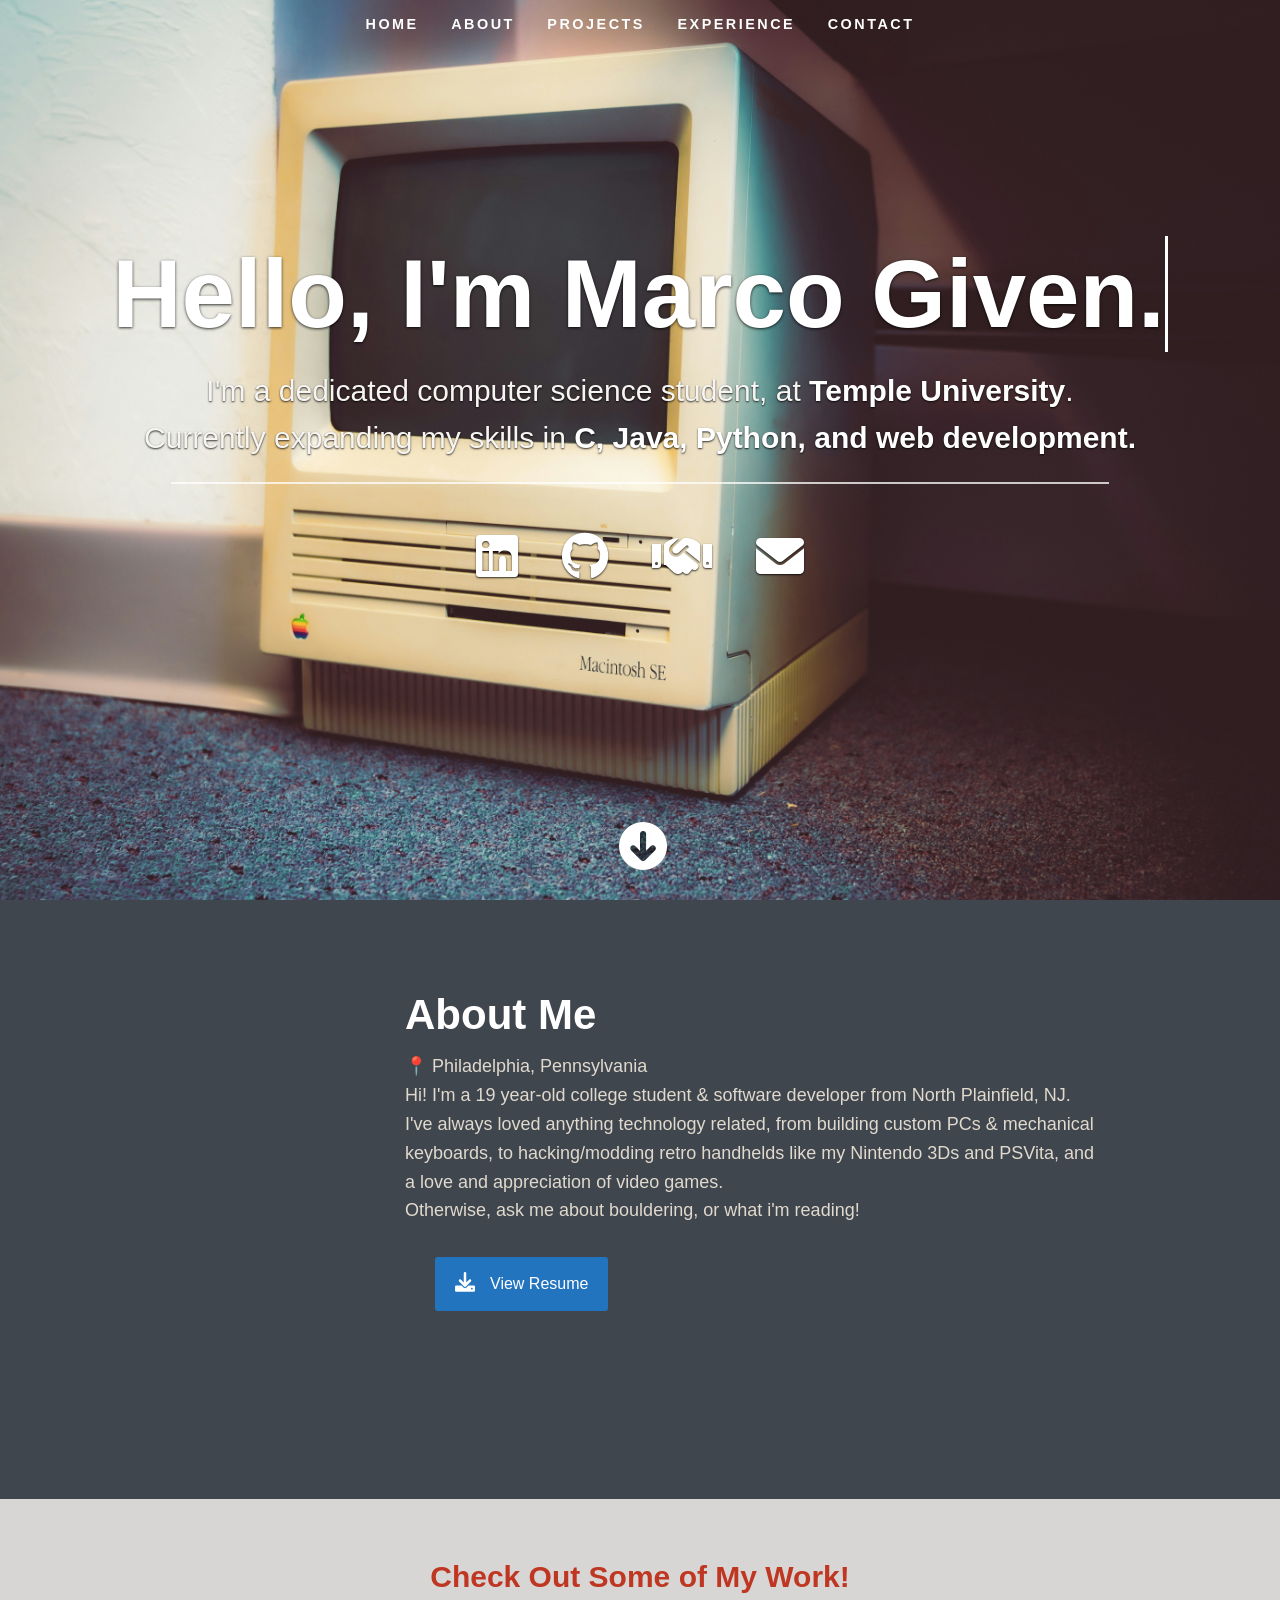
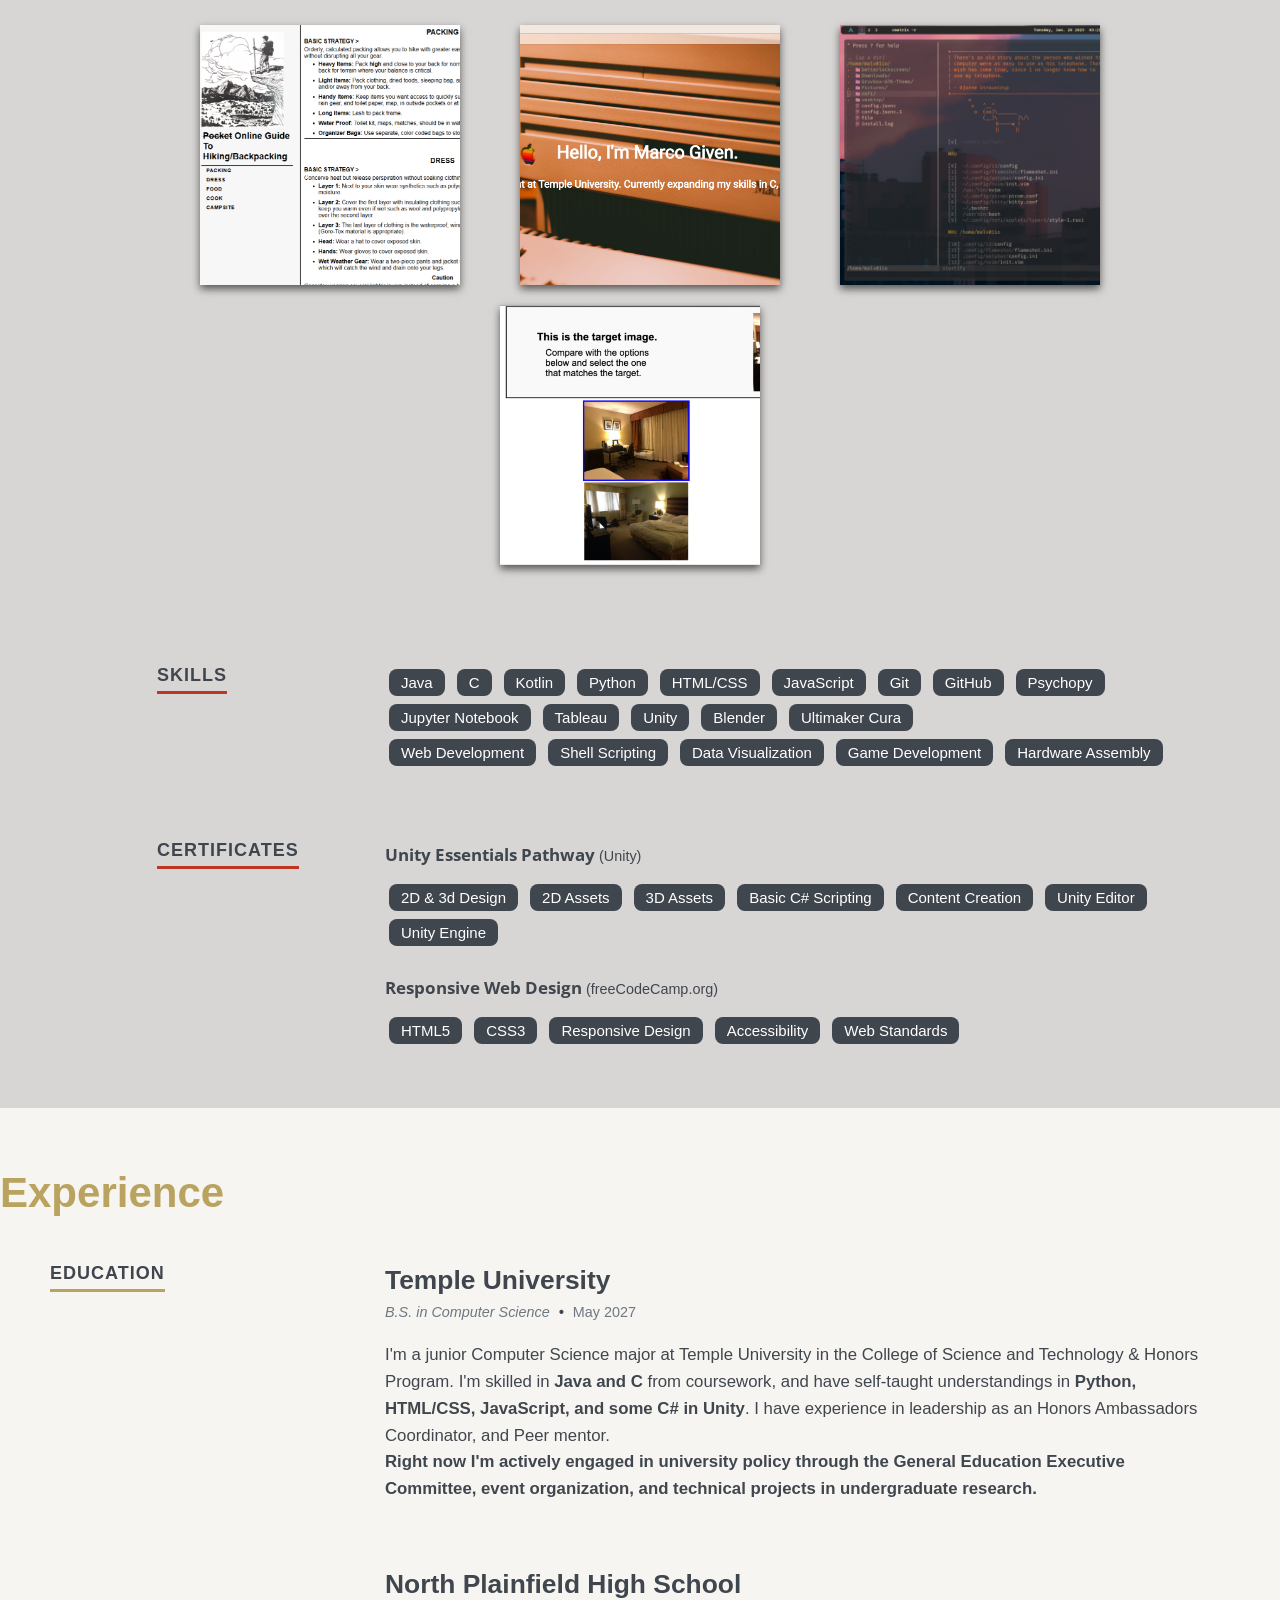
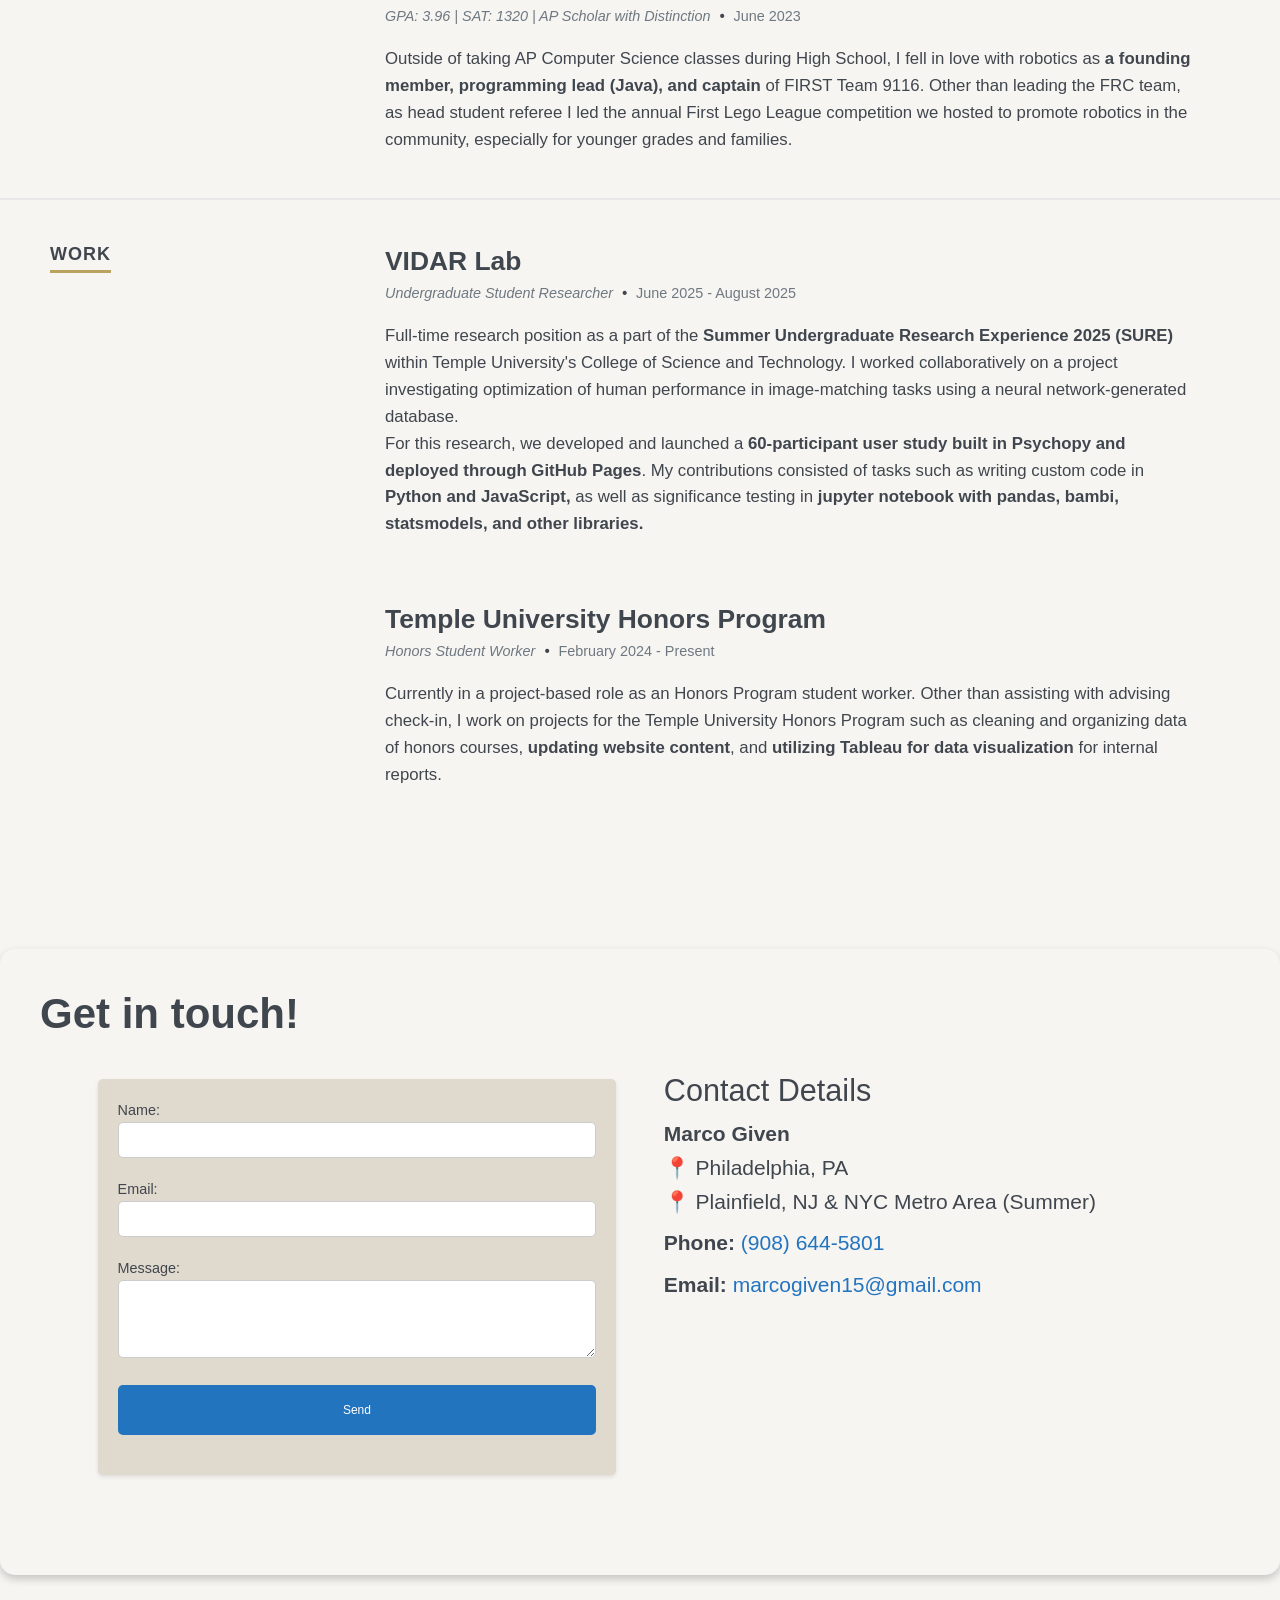
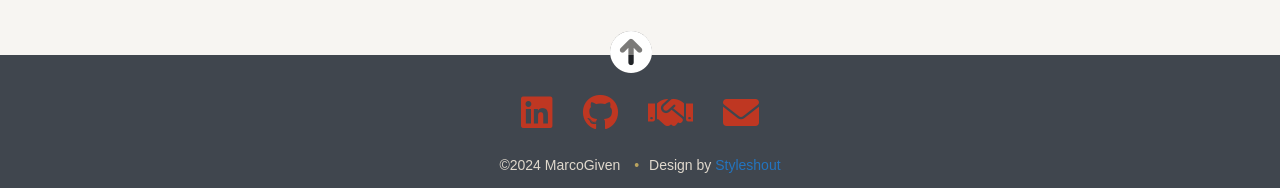
==== index.html @ b8a26746 "Updated Projects & Skills" ====
<!DOCTYPE html>
<head>
    <meta charset="UTF-8">
    <meta name="viewport" content="width=device-width, initial-scale=1.0">
    <title>MarcoGiven Personal Portfolio V1.5</title>
    <meta name="author" content="Marco Given">

    <link rel="stylesheet" href="css/styles.css">
    <link rel="stylesheet" href="css/layout.css">
    <link rel="stylesheet" href="css/media-queries.css">
    <link rel="stylesheet" href="css/magnific-popup.css">
    <link rel="stylesheet" href="https://cdnjs.cloudflare.com/ajax/libs/font-awesome/6.0.0-beta3/css/all.min.css">
    <link rel="preconnect" href="https://fonts.googleapis.com">
    <link rel="preconnect" href="https://fonts.gstatic.com" crossorigin>
    <link href="https://fonts.googleapis.com/css2?family=Open+Sans:ital,wght@0,300..800;1,300..800&display=swap" rel="stylesheet">
    <link href="https://fonts.googleapis.com/css2?family=Libre+Baskerville:ital,wght@0,400;0,700;1,400&family=Open+Sans:ital,wght@0,300..800;1,300..800&display=swap" rel="stylesheet">
</head>
<body>
    <!-- Header -->
    <header id="home">
        <nav id="nav-wrap">
            <a class="mobile-btn" href="#nav-wrap" title="Show navigation">☰</a>
            <a class="mobile-btn" href="#" title="Hide navigation">☰</a>
            <ul id="nav" class="nav">
                <li class="current"><a class="smoothscroll" href="#home">Home</a></li>
                <li><a class="smoothscroll" href="#about">about</a></li>
                <li><a class="smoothscroll" href="#projects">projects</a></li>
                <li><a class="smoothscroll" href="#experience">experience</a></li>
                
                
                <li><a class="smoothscroll" href="#contact">contact</a></li>
            </ul> <!-- End #nav -->
        </nav> <!-- End #nav-wrap -->
        <div class="row banner">
            <div class="banner-text">
                <h1 class="responsive-headline">Hello, I'm Marco Given.</h1>
                <h3>I'm a dedicated computer science student, at <span>Temple University</span>.</h3>
                <h3>Currently expanding my skills in <span>C, Java, Python, and web development.</span></h3>
                <hr />
                <ul class="social">
                    <li><a href="https://www.linkedin.com/in/marco-given/" target="_blank"><i class="fab fa-linkedin"></i></a></li>
                    <li><a href="https://github.com/MarcoGiven" target="_blank"><i class="fab fa-github"></i></a></li>
                    <li><a href="https://app.joinhandshake.com/profiles/49949845 " target="_blank"><i class="fa fa-handshake"></i></a></li>
                    <li><a href="mailto:marcogiven15@gmail.com" target="_blank"><i class="fa fa-envelope"></i></a></li>
                </ul>
            </div>
        </div>
        <p class="scrolldown">
            <a class="smoothscroll" href="#about"><i class="fa fa-arrow-circle-down"></i></a>
        </p>

    </header> <!-- Header End -->
    <main>
        <!-- About Section -->
        <section id="about">
            <div class="row">
                <div class="three columns">
                    <img class="profile-pic lazy-image" src="[data-uri]" data-src="images/headshot3.jpg" alt="Profile Picture" loading="lazy" />
                </div>
                <div class="nine columns main-col">
                    <h2>About Me</h2>
                    <p>📍 Philadelphia, Pennsylvania <br>Hi! I'm a 19 year-old college student & software developer from North Plainfield, NJ. <br>I've always loved anything technology related, from building custom PCs & mechanical keyboards, to hacking/modding retro handhelds like my Nintendo 3Ds and PSVita, and a love and appreciation of video games. <br>Otherwise, ask me about bouldering, or what i'm reading!</p>
                    <div class="row">
                        
                        <div class="columns download">
                            <p>
                                <a href="/images/MarcoGiven_Resume.pdf" target="_blank" rel="noopener" class="button"><i class="fa fa-download" ></i>View Resume</a>
                            </p>
                        </div>
                        

                    </div> <!-- end row -->
                </div> <!-- end .main-col -->

            </div>
        </section> <!-- About Section End -->

        

        <!-- Projects Section -->
        <section id="projects">

            <div class="row">
                
                <div class="twelve columns collapsed">
                    <h1>Check Out Some of My Work!</h1>
                    
                    <!-- Projects Wrapper -->
                    <div id="projects-wrapper" class="bgrid-quarters s-bgrid-thirds cf">

                        <div class="columns projects-item">
                            <div class="item-wrap">

                                <a href="#modal-03" title="">
                                    <img alt="" src="images/TechDoc(Square).png">
                                    <div class="overlay">
                                        <div class="projects-item-meta">
                                            <h5>Technical Document Page</h5>
                                            <p>HTML/CSS</p>
                                        </div>
                                    </div>
                                    <div class="link-icon"><i class="fa fa-plus"></i></div>
                                </a>

                            </div>
                        </div> <!-- item end -->

                        <div class="columns projects-item">
                            <div class="item-wrap">
                                <a href="#modal-02" title="">
                                    <img alt="" src="images/personalportfolio V1 (sqrt).png">
                                    <div class="overlay">
                                        <div class="projects-item-meta">
                                            <h5>Personal Portfolio V1</h5>
                                            <p>HTML5/CSS/JS Webpage</p>
                                        </div>
                                    </div>
                                    <div class="link-icon"><i class="fa fa-plus"></i></div>
                                </a>

                            </div>
                        </div> <!-- item end -->

                        

                        <div class="columns projects-item">
                            <div class="item-wrap">
                                <a href="#modal-04" title="">
                                    <img alt="" src="images/linuxFileSystem (sqrt).jpg">
                                    <div class="overlay">
                                        <div class="projects-item-meta">
                                            <h5>Custom Linux Rice</h5>
                                            <p>Arch Linux Config with i3</p>
                                        </div>
                                    </div>
                                    <div class="link-icon"><i class="fa fa-plus"></i></div>
                                </a>

                            </div>
                        </div> <!-- item end -->

                        <div class="columns projects-item">
                            <div class="item-wrap">
                                <a href="#modal-01" title="">
                                    <img alt="" src="images/vidarStudy (sqrt).jpg">
                                    <div class="overlay">
                                        <div class="projects-item-meta">
                                            <h5>VIDAR Lab User Study</h5>
                                            <p>Python/JS Web Based Site</p>
                                        </div>
                                    </div>
                                    <div class="link-icon"><i class="fa fa-plus"></i></div>
                                </a>

                            </div>
                        </div> <!-- item end -->

                        

                    </div> <!-- projects-wrapper end-->
                </div> <!-- twelve columns end -->

                <!-- Modal popups -->
                <div id="modal-03" class="popup-modal mfp-hide">
                    <img class="scale-with-grid" src="images/TechDoc (3-2).png" alt="" />

                    <div class="description-box">
                        <h4>Technical Document Webpage</h4>
                        <p>Project for freecodecamp.org Responsive Web-design Certificate.<br> Practice with vertical nav-bar and HTML/CSS styling.</p>
                        <span class="categories"><i class="fa fa-tag">HTML, CSS</i></span>
                    </div>
                    <div class="link-box">
                        <a href="https://github.com/MarcoGiven/Technical-Document-Page" target="_blank">Details</a>
                        <a class="popup-modal-dismiss">Close</a>
                    </div>
                </div> <!-- modal-01 end -->

                <div id="modal-02" class="popup-modal mfp-hide">
                    <img class="scale-with-grid" src="images/personalportfolio V1(3-2).png" alt="" />

                    <div class="description-box">
                        <h4>Personal Portfolio Webpage V1</h4>
                        <p>Personal Portfolio of my projects and experience. Primarily HTML/CSS. Used as certification project for Responsive Web Design. Javascript from template in footer!</p>
                        <span class="categories"><i class="fa fa-tag"></i>Webdesign, HTML,CSS</span>
                    </div>
                    <div class="link-box">
                        <a href="https://github.com/MarcoGiven/Personal-Portfolio-V1" target="_blank">Details</a>
                        <a class="popup-modal-dismiss">Close</a>
                    </div>
                </div> <!-- modal-02 end -->

                <div id="modal-04" class="popup-modal mfp-hide">
                    <img class="scale-with-grid" src="images/2025-01-28_15-30.png" alt="" />

                    <div class="description-box">
                        <h4>Custom Linux Rice</h4>
                        <p>Exploration into custom linux ricing from scratch Arch Linux download. All config/dotfiles included to replicate setup on i3 and apps/software used.</p>
                        <span class="categories"><i class="fa fa-tag">Config, Shell, Vim, NeoVim</i></span>
                    </div>
                    <div class="link-box">
                        <a href="https://github.com/MarcoGiven/Dotfiles.git" target="_blank">Details</a>
                        <a class="popup-modal-dismiss">Close</a>
                    </div>
                </div> <!-- modal-03 end -->

                <div id="modal-01" class="popup-modal mfp-hide">
                    <img class="scale-with-grid" src="images/vidarStudy.png" alt="" />

                    <div class="description-box">
                        <h4>VIDAR Lab User Study</h4>
                        <p>User study built in Psychopy and deployed through github pages to 60 prolific participants. Custom code mainly in Python and JavaScript. Project for the College of Science and Technology's Summer Undergraduate Research Experience.</p>
                        <span class="categories"><i class="fa fa-tag"></i>Webdesign, Javascript, Python, Git, Psychopy</span>
                    </div>
                    <div class="link-box">
                        <a href="https://github.com/vidarlab/vidarStudyPilot" target="_blank">Details</a>
                        <a class="popup-modal-dismiss">Close</a>
                    </div>
                </div> <!-- modal-04 end -->


                

            </div> <!-- row end -->


            <!-- Skills -->
            <div class="skills-certs-container">
                <div class="row skills">
                    <div class="three columns header-col">
                        <h2 class="project-other"><span>Skills</span></h2>
                    </div>
                    <div class="nine columns main-col">
                        <p>
                            <span class="skill-tag">Java</span>
                            <span class="skill-tag">C</span>
                            <span class="skill-tag">Kotlin</span>
                            <span class="skill-tag">Python</span>
                            <span class="skill-tag">HTML/CSS</span>
                            <span class="skill-tag">JavaScript</span>
                            <span class="skill-tag">Git</span>
                            <span class="skill-tag">GitHub</span>
                            <span class="skill-tag">Psychopy</span>
                            <span class="skill-tag">Jupyter Notebook</span>
                            <span class="skill-tag">Tableau</span>
                            <span class="skill-tag">Unity</span>
                            <span class="skill-tag">Blender</span>
                            <span class="skill-tag">Ultimaker Cura</span>
                            
                            <br>
                            
                            <span class="skill-tag">Web Development</span>
                            <span class="skill-tag">Shell Scripting</span>
                            <span class="skill-tag">Data Visualization</span>
                            <span class="skill-tag">Game Development</span>
                            <span class="skill-tag">Hardware Assembly</span>
                        </p>
                    </div>
                </div>
            
                <div class="row certs">
                    <div class="three columns header-col">
                        <h2 class="project-other"><span>Certificates</span></h2>
                    </div>
                    <div class="nine columns main-col">
                        <p>
                            <strong>Unity Essentials Pathway</strong> (Unity)<br> 
                            <span class="skill-tag">2D & 3d Design</span>
                            <span class="skill-tag">2D Assets</span>
                            <span class="skill-tag">3D Assets</span>
                            <span class="skill-tag">Basic C# Scripting</span>
                            <span class="skill-tag">Content Creation</span>
                            <span class="skill-tag">Unity Editor</span>
                            <span class="skill-tag">Unity Engine</span>
                            <br><br>
                            <strong>Responsive Web Design</strong> (freeCodeCamp.org)<br>
                            <span class="skill-tag">HTML5</span>
                            <span class="skill-tag">CSS3</span>
                            <span class="skill-tag">Responsive Design</span>
                            <span class="skill-tag">Accessibility</span>
                            <span class="skill-tag">Web Standards</span>
                        </p>
                    </div>
                </div>
            </div>




            
        </section> <!-- projects section end -->
    </main>

<!-- Experience Section(Education/Work/skills)-->
<section id="experience">
    <h2>Experience</h2>

    <!-- Education -->
    <div class="row education">
        <div class="three columns header-col">
            <h1><span>Education</span></h1>
        </div>
        

        <div class="nine columns main-col">
            <div class="row item">
                <div class="twelve columns">
                    <h3>Temple University</h3>
                    <p class="info">B.S. in Computer Science <span>&bull;</span> <em class="date">May 2027</em></p>
                    <p>I'm a junior Computer Science major at Temple University in the College of Science and Technology & Honors Program. I'm skilled in <span>Java and C</span> from coursework, and have self-taught understandings in <span>Python, HTML/CSS, JavaScript, and some C# in Unity</span>. I have experience in leadership as an Honors Ambassadors Coordinator, and Peer mentor. <br><span>Right now I'm actively engaged in university policy through the General Education Executive Committee, event organization, and technical projects in undergraduate research.</span>
                    </p>
                </div>
            </div> <!-- item end-->
            <div class="row item">
                <div class="twelve columns">
                    <h3>North Plainfield High School</h3>
                    <p class="info">GPA: 3.96 | SAT: 1320 | AP Scholar with Distinction
                        <span>&bull;</span> <em class="date">June 2023</em></p>
                    <p>Outside of taking AP Computer Science classes during High School, I fell in love with robotics as <span>a founding member, programming lead (Java), and captain</span> of FIRST Team 9116. Other than leading the FRC team, as head student referee I led the annual First Lego League competition we hosted to promote robotics in the community, especially for younger grades and families.

                    </p>
                </div>
            </div> <!--Item end -->

        </div> <!--main-col end -->
    </div> <!-- End Education -->

    <!-- Work Experience -->
    <div class="row work">
        <div class="three columns header-col">
            <h1 ><span>Work</span></h1>
        </div>

        <div class="nine columns main-col">

            <div class="row item">
                <div class="twelve columns">
                    <h3>VIDAR Lab</h3>
                    <p class="info">Undergraduate Student Researcher <span>&bull;</span> <em class="date">June 2025 - August 2025</em></p>
                    <p>
                        Full-time research position as a part of the <span>Summer Undergraduate Research Experience 2025 (SURE)</span> within Temple University's College of Science and Technology. I worked collaboratively on a project investigating optimization of human performance in image-matching tasks using a neural network-generated database. 
                        <br>
                        For this research, we developed and launched a <span>60-participant user study built in Psychopy and deployed through GitHub Pages</span>. My contributions consisted of tasks such as writing custom code in <span>Python and JavaScript,</span> as well as significance testing in <span>jupyter notebook with pandas, bambi, statsmodels, and other libraries.</span>
                    </p>
                </div>
            </div> <!-- item end-->

            <div class="row item">
                <div class="twelve columns">
                    <h3>Temple University Honors Program</h3>
                    <p class="info">Honors Student Worker <span>&bull;</span> <em class="date">February 2024 - Present</em></p>
                    <p>
                        Currently in a project-based role as an Honors Program student worker. Other than assisting with advising check-in, I work on projects for the Temple University Honors Program such as cleaning and organizing data of honors courses, <span>updating website content</span>, and <span>utilizing Tableau for data visualization</span> for internal reports. 
                    </p>
                </div>
            </div> <!-- item end-->
        </div> <!-- main-col end -->
    </div> <!-- end work-->

    
</section> <!-- experience section end -->


        <!-- Contact Section -->
        <section id="contact">
            
            <div class="contact-container">
                <h2>Get in touch!</h2>
                <div class="row">
                    <div class="six columns">
                        <form action="mailto:marcogiven15@gmail.com" method="post" enctype="text/plain">
                            <label for="name">Name:</label>
                            <input type="text" id="name" name="name" required>
                            <label for="email">Email:</label>
                            <input type="email" id="email" name="email" required>
                            <label for="message">Message:</label>
                            <textarea id="message" name="message" rows="4" required></textarea>
                            <input type="submit" value="Send">
                        </form>
                    </div>
                    <div class="six columns">
                        <h3>Contact Details</h3>
                        <p><span>Marco Given</span><br>📍 Philadelphia, PA<br>📍 Plainfield, NJ & NYC Metro Area (Summer)<br></p>
                        <p ><span>Phone:</span><a href="tel:9086445801" target="_blank"> (908) 644-5801</a> </p>
                        <p><span>Email:</span><a href="mailto:marcogiven15@gmail.com" target="_blank"> marcogiven15@gmail.com</a></p> 
                    </div>
                </div>
            </div>
            
        </section>
        <footer>
            <div class="row">
                <div class="twelve columns">
                    <ul class="social-links">
                        <li><a href="https://www.linkedin.com/in/marco-given/" target="_blank"><i class="fab fa-linkedin"></i></a></li>
                        <li><a href="https://github.com/MarcoGiven" target="_blank"><i class="fab fa-github"></i></a></li>
                        <li><a href="https://app.joinhandshake.com/profiles/49949845" target="_blank"><i class="fa fa-handshake"></i></a></li>
                        <li><a href="mailto:marcogiven15@gmail.com" target="_blank"><i class="fa fa-envelope"></i></a></li>
                        
                    </ul>

                    <ul class="copyright">
                        <li>&copy;2024 MarcoGiven</li>
                        <li>Design by <a href="http://www.styleshout.com/" title="Styleshout" target="_blank">Styleshout</a></li>   
                    </ul>
                </div>
                <div id="go-top"><a class="smoothscroll" title="Back to Top" href="#home"><i class="fa fa-arrow-circle-up"></i></a></div>
            </div>

        </footer> <!-- footer end -->

        <!-- JAVASCRIPT HERE? -->
        <script src="http://ajax.googleapis.com/ajax/libs/jquery/1.10.2/jquery.min.js"></script>
        <script>window.jQuery || document.write('<script src="js/jquery-1.10.2.min.js"><\/script>')</script>
        <script type="text/javascript" src="js/jquery-migrate-1.2.1.min.js"></script>

        <script src="js/jquery.flexslider.js"></script>
        <script src="js/waypoints.js"></script>
        <script src="js/jquery.fittext.js"></script>
        <script src="js/magnific-popup.js"></script>
        <script src="js/init.js"></script>

        <script>
            document.addEventListener('DOMContentLoaded', function() {
                // Lazy loading images
                const images = document.querySelectorAll('.lazy-image');
                
                const loadImage = (image) => {
                    image.classList.add('loading');
                    const src = image.getAttribute('data-src');
                    if (!src) return;
                    
                    image.src = src;
                    image.addEventListener('load', () => {
                        image.classList.remove('loading');
                        image.classList.add('loaded');
                    });
                };
            
                // Intersection Observer for lazy loading
                const imageObserver = new IntersectionObserver((entries) => {
                    entries.forEach(entry => {
                        if (entry.isIntersecting) {
                            loadImage(entry.target);
                            imageObserver.unobserve(entry.target);
                        }
                    });
                });
            
                images.forEach(img => imageObserver.observe(img));
            });
            </script>

            <script>
                document.addEventListener('DOMContentLoaded', function() {
                    var mobileBtn = document.querySelectorAll('#nav-wrap .mobile-btn');
                    var nav = document.querySelector('#nav-wrap ul');

                    mobileBtn.forEach(function(btn) {
                        btn.addEventListener('click', function(e) {
                            e.preventDefault();
                            nav.classList.toggle('show');
                        });
                    });
                });
            </script>

</body>
</DOCTYPE>
---- css/styles.css ----
html, body, div, span, object, iframe,
h1, h2, h3, h4, h5, h6, p, blockquote, pre,
abbr, address, cite, code,
del, dfn, em, img, ins, kbd, q, samp,
small, strong, sub, sup, var,
b, i,
dl, dt, dd, ol, ul, li,
fieldset, form, label, legend,
table, caption, tbody, tfoot, thead, tr, th, td,
article, aside, canvas, details, figcaption, figure,
footer, header, hgroup, menu, nav, section, summary,
time, mark, audio, video {
    margin: 0;
    padding: 0;
    border: 0;
    outline: 0;
    font-size: 100%;
    vertical-align: baseline;
    background: transparent;
}

article,aside,details,figcaption,figure,
footer,header,hgroup,menu,nav,section {
    display: block;
}

pre {
    white-space: pre;
    white-space: pre-wrap;
    word-wrap: break-word;
}


/* Basic */
*,
*:before,
*:after {
   -moz-box-sizing: border-box;
   -webkit-box-sizing: border-box;
   box-sizing: border-box;
}

html {
    font-size: 75%; /* Adjust base size (75% = 12px) */
    -webkit-font-smoothing: antialiased;
}


body {
    font-family: var(--ff-text);
    font-size: var(--p);
    line-height: 1.6;
    color: var(--text-grey);
    background-color: var(--bg-white);
    
}

h1, h2, h3, h4, h5, h6 {
    font-family: var(--ff-Head);
    color: var(--text-grey);
    font-weight: normal;
}
h1 a, h2 a, h3 a, h4 a, h5 a, h6 a { 
    font-weight: inherit; 
}

p { 
    font-size: var(--p);
    margin: 0 0 20px;
}
p img { 
    margin: 0; 
}
p.lead {
   font: 19px/36px 'opensans-light', sans-serif;
   margin-bottom: 18px;
}

/* for 'em' and 'strong' tags, font-size and line-height should be same with
the body tag due to rendering problems in some browsers */
em { 
    font: 15px/30px 'opensans-italic', sans-serif; 
}
strong, b { 
    font: 15px/30px 'opensans-bold', sans-serif; 
}
small { 
    font-size: var(--small);
}

hr { 
    border: solid #E3E3E3; 
    border-width: 1px 0 0; 
    clear: both; 
    margin: 11px 0 30px; 
    height: 0; 
}

a, a:visited {
    text-decoration: none;
    outline: 0;
    color: var(--main-color1);
 
    -webkit-transition: color .3s ease-in-out;
    -moz-transition: color .3s ease-in-out;
    -o-transition: color .3s ease-in-out;
    transition: color .3s ease-in-out;
}
a:hover, a:focus { 
    color: var(--main-color1); 
}
p a, p a:visited { 
    line-height: inherit; 
}


/*  4. List  --------------------------------------------------------- */

ul, ol { 
    margin-bottom: 24px; 
    margin-top: 12px; 
}
ul { 
    list-style: none outside; 
}
ol { 
    list-style: decimal; 
}
ol, ul.square, ul.circle, ul.disc { 
    margin-left: 30px; 
}
ul.square { 
    list-style: square outside; 
}
ul.circle { 
    list-style: circle outside; 
}
ul.disc { 
    list-style: disc outside; 
}
ul ul, ul ol,
ol ol, ol ul { 
    margin: 6px 0 6px 30px; 
}
ul ul li, ul ol li,
ol ol li, ol ul li { 
    margin-bottom: 6px; 
}
li { 
    line-height: 18px; margin-bottom: 12px; 
}
ul.large li { }
li p { }


/*  5. Images  --------------------------------------------------------- */

img {
    max-width: 100%;
    height: auto;
}
img.pull-right { 
    margin: 12px 0px 0px 18px; 
}
img.pull-left { 
    margin: 12px 18px 0px 0px; 
}
 
/*  6. Buttons  --------------------------------------------------------- */
 
.button, .button:visited, button, input[type="submit"],
input[type="reset"], input[type="button"] {
    font: 16px/30px 'opensans-bold', sans-serif;
    background: var(--main-color1);
    display: inline-block;
    text-decoration: none;
    letter-spacing: 0;
    color: #fff;
    padding: 12px 20px;
    margin-bottom: 18px;
    border: none;
    cursor: pointer;
    height: auto;
 
    -webkit-transition: all .2s ease-in-out;
    -moz-transition: all .2s ease-in-out;
    -o-transition: all .2s ease-in-out;
    -ms-transition: all .2s ease-in-out;
    transition: all .2s ease-in-out;
 
    -moz-border-radius: 3px;
    -webkit-border-radius: 3px;
    -khtml-border-radius: 3px;
    border-radius: 3px;
}
 
.button:hover, button:hover, input[type="submit"]:hover,
input[type="reset"]:hover, input[type="button"]:hover {
    background: #3d4145;
    color: #fff;
}
 
.button:active, button:active, input[type="submit"]:active,
input[type="reset"]:active, input[type="button"]:active {
    background: #3d4145;
    color: #fff;
}
 
.button.full-width, button.full-width, input[type="submit"].full-width,
input[type="reset"].full-width, input[type="button"].full-width {
     width: 100%;
     padding-left: 0 !important;
     padding-right: 0 !important;
     text-align: center;
}
 
/* Fix for odd Mozilla border & padding issues */
button::-moz-focus-inner, input::-moz-focus-inner {
     border: 0;
     padding: 0;
}

/* ------------------------------------------------------------------ */
/* d. Grid
---------------------------------------------------------------------
gutter = 40px.
/* ------------------------------------------------------------------ */

/* default
--------------------------------------------------------------- */
.row {
    max-width: 1080px;
    margin: 0 auto;
    padding: 0 20px;
}
/* fixed width for IE8 */
.ie .row { width: 1000px ; }
.narrow .row { max-width: 980px; }
.row .row { width: auto; max-width: none; margin: 0 -20px; }

/* row clearing */
.row:before,
.row:after {
    content: " ";
    display: table;
}
.row:after {
    clear: both;
}

.column, .columns {
    position: relative;
    padding: 0 20px;
    min-height: 1px;
    float: left;
}
.column.centered, .columns.centered  {
    float: none;
    margin: 0 auto;
}

/* removed gutters */
.row.collapsed > .column,
.row.collapsed > .columns,
.column.collapsed, .columns.collapsed  { padding: 0; }

[class*="column"] + [class*="column"]:last-child { float: right; }
[class*="column"] + [class*="column"].end { float: right; }

/* column widths */
.row .one         { width: 8.33333%; }
.row .two         { width: 16.66667%; }
.row .three       { width: 25%; }
.row .four        { width: 33.33333%; }
.row .five        { width: 41.66667%; }
.row .six         { width: 50%; }
.row .seven       { width: 58.33333%; }
.row .eight       { width: 66.66667%; }
.row .nine        { width: 75%; }
.row .ten         { width: 83.33333%; }
.row .eleven      { width: 91.66667%; }
.row .twelve      { width: 100%; }

/* Offsets */
.row .offset-1    { margin-left: 8.33333%; }
.row .offset-2    { margin-left: 16.66667%; }
.row .offset-3    { margin-left: 25%; }
.row .offset-4    { margin-left: 33.33333%; }
.row .offset-5    { margin-left: 41.66667%; }
.row .offset-6    { margin-left: 50%; }
.row .offset-7    { margin-left: 58.33333%; }
.row .offset-8    { margin-left: 66.66667%; }
.row .offset-9    { margin-left: 75%; }
.row .offset-10   { margin-left: 83.33333%; }
.row .offset-11   { margin-left: 91.66667%; }

/* Push/Pull */
.row .push-1      { left: 8.33333%; }
.row .pull-1      { right: 8.33333%; }
.row .push-2      { left: 16.66667%; 	}
.row .pull-2      { right: 16.66667%; }
.row .push-3      { left: 25%; }
.row .pull-3      { right: 25%;	}
.row .push-4      { left: 33.33333%; }
.row .pull-4      { right: 33.33333%; }
.row .push-5      { left: 41.66667%; }
.row .pull-5      { right: 41.66667%; }
.row .push-6      { left: 50%; }
.row .pull-6      { right: 50%; }
.row .push-7      { left: 58.33333%; }
.row .pull-7      { right: 58.33333%; }
.row .push-8      { left: 66.66667%; 	}
.row .pull-8      { right: 66.66667%; }
.row .push-9      { left: 75%; }
.row .pull-9      { right: 75%; }
.row .push-10     { left: 83.33333%; }
.row .pull-10     { right: 83.33333%; }
.row .push-11     { left: 91.66667%; }
.row .pull-11     { right: 91.66667%; }

/* block grids
--------------------------------------------------------------------- */
.bgrid-sixths [class*="column"]   { width: 16.66667%; }
.bgrid-quarters [class*="column"] { width: 25%; }
.bgrid-thirds [class*="column"]   { width: 33.33333%; }
.bgrid-halves [class*="column"]   { width: 50%; }

[class*="bgrid"] [class*="column"] + [class*="column"]:last-child { float: left; }

/* Left clearing for block grid columns - columns that changes width in
different screen sizes. Allows columns with different heights to align
properly.
--------------------------------------------------------------------- */
.first { clear: left; }   /* first column in default screen */
.s-first { clear: none; } /* first column in smaller screens */

/* smaller screens
--------------------------------------------------------------- */
@media only screen and (max-width: 900px) {

/* block grids on small screens */
.s-bgrid-sixths [class*="column"]   { width: 16.66667%; }
.s-bgrid-quarters [class*="column"] { width: 25%; }
.s-bgrid-thirds [class*="column"]   { width: 33.33333%; }
.s-bgrid-halves [class*="column"]   { width: 50%; }

/* block grids left clearing */
.first { clear: none; }
.s-first { clear: left; }

}

/* mobile wide/smaller tablets
--------------------------------------------------------------- */
@media only screen and (max-width: 767px) {

.row {
    width: 460px;
    margin: 0 auto;
    padding: 0;
    }
.column, .columns {
    width: auto !important;
    float: none;
    margin-left: 0;
    margin-right: 0;
    padding: 0 30px;
}
.row .row { width: auto; max-width: none; margin: 0 -30px; }

[class*="column"] + [class*="column"]:last-child { float: none; }
[class*="bgrid"] [class*="column"] + [class*="column"]:last-child { float: none; }

/* Offsets */
.row .offset-1    { margin-left: 0%; }
.row .offset-2    { margin-left: 0%; }
.row .offset-3    { margin-left: 0%; }
.row .offset-4    { margin-left: 0%; }
.row .offset-5    { margin-left: 0%; }
.row .offset-6    { margin-left: 0%; }
.row .offset-7    { margin-left: 0%; }
.row .offset-8    { margin-left: 0%; }
.row .offset-9    { margin-left: 0%; }
.row .offset-10   { margin-left: 0%; }
.row .offset-11   { margin-left: 0%; }
}

/* mobile narrow
--------------------------------------------------------------- */
@media only screen and (max-width: 460px) {

.row { width: auto; }

}

/* larger screens
--------------------------------------------------------------- */
@media screen and (min-width: 1200px) {

.wide .row { max-width: 1180px; }

}

/* ------------------------------------------------------------------ */
/* e. Others
/* ------------------------------------------------------------------ */

/*  1. Clearing
    (http://nicolasgallagher.com/micro-clearfix-hack/
--------------------------------------------------------------------- */

.cf:before,
.cf:after {
    content: " ";
    display: table;
}
.cf:after {
    clear: both;
}

/*  2. Misc -------------------------------------------------------- */

.remove-bottom { margin-bottom: 0 !important; }
.half-bottom { margin-bottom: 12px !important; }
.add-bottom { margin-bottom: 24px !important; }
.no-border { border: none; }

.text-center  { text-align: center !important; }
.text-left    { text-align: left !important; }
.text-right   { text-align: right !important; }
.pull-left    { float: left !important; }
.pull-right   { float: right !important; }
.align-center {
    margin-left: auto !important;
    margin-right: auto !important;
    text-align: center !important;
}

@media only screen and (max-width: 900px) {
    .projects-item {
        flex: 1 1 calc(50% - 40px); /* Adjust for smaller screens */
    }
}

@media only screen and (max-width: 600px) {
    .projects-item {
        flex: 1 1 calc(100% - 40px); /* Adjust for mobile screens */
    }
}
---- css/layout.css ----
:root {
  /* Colors */
  --bg-white: #f7f5f2;
  --text-grey: #40464e;
  --text-white: #e0d9cd;
  --main-color1: #2374bf;
  --color2: #BF3722;
  --color3: #b9a35f;

  /* Fonts */
  --ff-head: "opensans-bold", sans-serif;
  --ff-text: "opensans-regular", sans-serif;

  /* Font Sizes and Line Heights */
  --h1-size: 8rem;
  --h2-size: 3.5rem;
  --h3-size: 2.5rem;
  --h4-size: 1.5rem;
  --big-size: 1.5rem;
  --p-size: 1.2rem;
  --small-size: 0.75rem;

  /* Line Heights */
  --lh-1: 1em;
  --lh-1-2: 1.2em;
  --lh-1-6: 1.6em;
  --lh-2: 2em;
  --lh-1-8: 1.8em;

  /* UI Font Sizes */
  --h1ui-size: 3rem;
  --h2ui-size: 2.25rem;
  --h3ui-size: 1.5rem;
  --h4ui-size: 1.12rem;
  --bigui-size: 1.25rem;
  --pui-size: 1rem;
  --smallui-size: 0.75rem;

  /* Font Styles */
  --h1: bold var(--h1-size) / var(--lh-1) var(--ff-head);
  --h2: bold var(--h2-size) / var(--lh-1-2) var(--ff-head);
  --h3: bold var(--h3-size) / var(--lh-1-2) var(--ff-head);
  --h4: bold var(--h4-size) / var(--lh-1-6) var(--ff-head);
  --big: var(--big-size) / var(--lh-1-6) var(--ff-text);
  --p: var(--p-size) / var(--lh-1-6) var(--ff-text);
  --small: var(--small-size) / var(--lh-2) var(--ff-text);

  /* UI Font Styles */
  --h1ui: bold var(--h1ui-size) / var(--lh-1-2) var(--ff-head);
  --h2ui: bold var(--h2ui-size) / var(--lh-1-2) var(--ff-head);
  --h3ui: bold var(--h3ui-size) / var(--lh-1-2) var(--ff-head);
  --h4ui: bold var(--h4ui-size) / var(--lh-1-6) var(--ff-head);
  --bigui: var(--bigui-size) / var(--lh-1-6) var(--ff-text);
  --pui: var(--pui-size) / var(--lh-1-6) var(--ff-text);
  --smallui: var(--smallui-size) / var(--lh-1-8) var(--ff-text);
}

/* Layout */
body {
  background: var(--bg-white);
  margin: 0;
  font: var(--p);
  color: var(--text-grey);
  display: flex;
  flex-direction: column;
  min-height: 100vh;
}

main {
  flex: 1;
  
}


/* ------------------------------------------------------------------ */
/* a. Header Section
/* ------------------------------------------------------------------ */
header {
  position: relative;
  height: 100vh;
  background: var(--text-grey)
    url("../images/matt-benson-rvfm_b1C6lc-unsplash.jpg") no-repeat top/cover;
  text-align: center;
  overflow: hidden;
  display: flex;
  justify-content: center;
  align-items: center;
}

header:before {
  content: "";
  display: inline-block;
  height: 100%;
}

header .banner {
  display: flex;
  flex-direction: column;
  align-items: center;
  width: 100%;
  padding: 0 15px;
  text-align: center;
}

header .banner-text {
  width: 100%;
  display: flex;
  flex-direction: column;
  align-items: center;
  max-width: 1600px; /* Increased from 1200px */
  margin: 0 auto;
}

header .banner-text h1 {
  font-size: 8rem !important; /* Force override any inherited sizes */
  font-family: "opensans-bold", sans-serif;
  font-weight: bold;
  line-height: 1.2;
  color: #fff;
  margin: 0 auto 18px auto;
  text-shadow: 0px 1px 3px rgba(0, 0, 0, 0.8);
  white-space: nowrap;
  overflow: hidden;
  border-right: 3px solid currentColor;
  animation: typing 1.75s steps(22, end), blink-border 1s step-start infinite 4s;
}

/* Adjust animation width for larger text */
@keyframes typing {
  from {
    width: 0;
  }
  to {
    width: 100%; /* Use percentage instead of ch units */
  }
}

/* Cursor blinking keyframes */
@keyframes blink-border {
  0% { border-right-color: transparent; }
  50% { border-right-color: currentColor; }
  100% { border-right-color: transparent; }
}


header .banner-text h3 {
  font-size: 2.5rem !important;
  font-family: "opensans-bold", sans-serif;
  font-weight: normal;
  line-height: 1.4;
  color: #f7f5f2;
  margin: 0 2vw 5px 2vw; /* Reduced side margins */
  text-shadow: 0px 1px 2px rgba(0, 0, 0, 0.8);
  width: 96vw; /* Almost full viewport width */
  text-align: center;
  padding: 0;
  white-space: normal; /* Allow natural breaking */
  max-width: 1800px; /* Maximum width for very large screens */
}

header .banner-text h3 span {
  color: #fff !important;
  font-weight: bold; /* Keep bold style if desired */
  text-shadow: 0px 1px 2px rgba(0, 0, 0, 0.8); /* Match parent text shadow */
}

header .banner-text h3 span,
header .banner-text h3 a {
  color: var(--text-white);
}

header .banner-text hr {
  width: 75%;
  margin: 18px auto 24px auto;
  border: 1px solid rgba(255, 255, 255, 0.75);
}

/* Header social links */
header .social {
  margin: 24px 0;
  font-size: 4rem; /* Slightly increased font size */
  text-shadow: 0px 1px 2px rgba(0, 0, 0, 0.8);
}
header .social li {
  display: inline-block;
  margin: 0 15px;
}
header .social li a {
  color: #fff;
  transition: color 0.3s ease-in-out;
}
header .social li a:hover {
  color: var(--main-color1);
}

/* scrolldown link */
header .scrolldown a {
  position: absolute;
  bottom: 30px;
  left: 50%;
  margin-left: -21px; /* Adjusted to center the icon */
  color: #fff;
  display: block;
  height: 48px; /* Slightly increased size */
  width: 48px; /* Slightly increased size */
  font-size: 48px; /* Slightly increased size */
  line-height: 48px; /* Slightly increased size */
  color: #fff;
  border-radius: 100%;
  text-align: center; /* Ensure the icon is centered */
  background: rgba(
    0,
    0,
    0,
    0.5
  ); /* Optional: Add a background for better visibility */

  -webkit-transition: all 0.3s ease-in-out;
  -moz-transition: all 0.3s ease-in-out;
  -o-transition: all 0.3s ease-in-out;
  transition: all 0.3s ease-in-out;
}

header .scrolldown a:hover {
  color: var(--main-color1);
}

section {
  padding: 80px 0;
}

/* Consistent spacing for rows */
.row {
  margin-bottom: 60px;
  padding: 0 30px;
}

.row:not(#about .row){
  max-width: 1400px;
}

/* Loading states and animations */
.loading {
  position: relative;
  min-height: 200px;
}

.loading::after {
  content: "";
  position: absolute;
  top: 50%;
  left: 50%;
  width: 40px;
  height: 40px;
  margin: -20px 0 0 -20px;
  border: 3px solid #f3f3f3;
  border-top: 3px solid var(--main-color1);
  border-radius: 50%;
  animation: spin 1s linear infinite;
}

@keyframes spin {
  0% {
    transform: rotate(0deg);
  }
  100% {
    transform: rotate(360deg);
  }
}

/* Lazy loading image styles */
.lazy-image {
  opacity: 0;
  transition: opacity 0.3s ease-in-out;
}

.lazy-image.loaded {
  opacity: 1;
}

/* Skeleton loading effect */
.skeleton {
  background: linear-gradient(90deg, #f0f0f0 25%, #e0e0e0 50%, #f0f0f0 75%);
  background-size: 200% 100%;
  animation: skeleton-loading 1.5s infinite;
}

@keyframes skeleton-loading {
  0% {
    background-position: 200% 0;
  }
  100% {
    background-position: -200% 0;
  }
}

/* ------------------------------------------------------------------ */
/* b. Nav-Bar Section
/* ------------------------------------------------------------------ */
#nav-wrap ul, #nav-wrap li, #nav-wrap a {
  margin: 0;
  padding: 0;
  border: none;
  outline: none;
}

/* nav-wrap */
#nav-wrap {
  font: var(--p);
  font-weight: bold;
  width: 100%;
  text-transform: uppercase;
  letter-spacing: 2.5px;
  margin: 0 auto;
  z-index: 100;
  position: fixed;
  left: 0;
  top: 0;
}

.opaque {
  background-color: #333;
}

/* hide toggle button */
#nav-wrap > a.mobile-btn {
  display: none;
}

ul#nav {
  min-height: 42px;
  width: auto;
  text-align: center;
}

ul#nav li {
  position: relative;
  list-style: none;
  height: 42px;
  display: inline-block;
}

/* Links */
ul#nav li a {

  display: inline-block;
  padding: 8px 13px;
  line-height: 32px;
  text-decoration: none;
  text-align: left;
  color: #fff;

  -webkit-transition: color 0.2s ease-in-out;
  -moz-transition: color 0.2s ease-in-out;
  -o-transition: color 0.2s ease-in-out;
  -ms-transition: color 0.2s ease-in-out;
  transition: color 0.2s ease-in-out;
}

ul#nav li a:active {
  background-color: transparent !important;
}

ul#nav li.current a {
  color: var(--main-color1);
}

#nav a:hover {
  color: var(--main-color1);
  transform: translateY(-1px);
}

/* ------------------------------------------------------------------ */
/* c. About Section
/* ------------------------------------------------------------------ */

#about {
  padding: 90px 0;
  overflow: hidden;
  background: var(--text-grey);
  color: var(--text-white);
}

#about a, #about a:visited {
  color: #ffff;
}
#about a:hover, #about a:focus {
  color: var(--main-color1);
}

#about h2 {
  font: var(--h2);
  color: #fff;
  margin-bottom: 12px;
}

#about p {
  font-size: 1.5rem;
  line-height: 1.6;
  color: var(--text-white);
}

#about strong {
  font-weight: bold;
}

#about .profile-pic {
  border-radius: 15px;
  
  box-shadow: 0 4px 8px rgba(0, 0, 0, 0.5);
}

#about .contact-details h2 {
  font: var(--h3); /* Adjusted font size */
  white-space: nowrap; /* Ensure the header stays on one line */
}

#about .contact-details {
  width: 50%; /* Adjusted width */
  padding-right: 2%; /* Reduced space */
}

#about .download {
  width: 50%; /* Adjusted width */
  padding-top: 6px;
}

#about .main-col {
  padding-right: 5%;
}

#about .download .button {
  margin-top: 6px;
  background: var(--main-color1);
}

#about .download .button:hover {
  background: #fff;
  color: #2b2b2b;
}

#about .download .button i {
  margin-right: 15px;
  font-size: 20px;
}

.profile-pic {
  border-radius: 12px;
  box-shadow: 0 8px 16px rgba(0, 0, 0, 0.1);
  transition: transform 0.3s ease;
}

.profile-pic:hover {
  transform: scale(1.02);
}

/* ------------------------------------------------------------------ */
/* d. project Section
/* ------------------------------------------------------------------ */

#projects {
  background: #d8d6d5;
  padding: 60px 0 0px; /* Reduced bottom padding */
}

#projects h1 {
  font: var(--h3);
  
  color: var(--color2);
  margin-bottom: 10px;
  text-align: center !important; 
 
}

.project-other {
  font: var(--h4) !important;
  letter-spacing: 1px;
  color: var(--text-grey) !important;
  text-align: left;
  margin-bottom: 48px;
  padding-top: 6px;
  padding-left: 20%;
}

/* Add new span styling for underline */
.project-other span {
    border-bottom: 3px solid var(--color2);
    padding-bottom: 6px;
}
#projects-wrapper {
    display: flex;
    flex-wrap: wrap;
    gap: 20px; /* Reduced from default */
    justify-content: center;
    padding: 20px 0;
}

/* Portfolio Content */
#projects-wrapper .columns {
  margin-bottom: 0px;
}


/* Skill Tags Styling */
.skill-tag {
  display: inline-block;
  background-color: var(--text-grey);
  color: white;
  padding: 6px 12px;
  margin: 4px;
  border-radius: 8px;
  font-size: 1.25rem;
  line-height: 1;
  transition: all 0.3s ease;
}



.skill-tag:hover {
  transform: translateY(-2px);
  box-shadow: 0 2px 4px rgba(0,0,0,0.2);
  background-color: var(--color2);
} 

.skills-certs-container {
  display: flex;
  flex-direction: column;
  align-items: center;
  max-width: 1200px;
  margin: 0 auto;
  padding: 10px 20px 0;
}

.skills, .certs {
  width: 100%;
  margin-bottom: 0; /* Reduced from 20px */
}

.skills .header-col, .certs .header-col {
  display: flex;
  align-items: flex-start;
  padding-top: 0px; /* Reduced from 10px */
  text-transform: uppercase;
}

.project-other {
  margin: 0;
  position: relative;
  top: 0;
}

.skills .main-col, .certs .main-col {
  padding-top: 10px;
}

/* Ensure consistent vertical spacing */
.skills p, .certs p {
  margin: 0;
}



.skill p strong, .certs p strong {
  font-size: 1.4rem !important; /* Adjust font size */
  font-family: "Open Sans", sans-serif;
  font-weight: 700;
  color: inherit;
  display: inline-block;
  margin-bottom: 10px;
}

/* Container max-width */
#projects .row {
  max-width: 1400px; /* Increased from default */
  margin: 0 auto;
  margin-bottom: 60px;
}

.projects-item {
  flex: 1 1 calc(33.333% - 20px);
  min-width: 280px; /* Reduced from 300px */
  max-width: 300px; /* Added max-width constraint */
  margin: 0;
}


.projects-item .item-wrap {
  background: #fff;
  overflow: hidden;
  position: relative;
  box-shadow: 0 4px 8px rgba(0, 0, 0, 0.6);

  -webkit-transition: all 0.3s ease-in-out;
  -moz-transition: all 0.3s ease-in-out;
  -o-transition: all 0.3s ease-in-out;
  -ms-transition: all 0.3s ease-in-out;
  transition: all 0.3s ease-in-out;
}

.projects-item .item-wrap a {
  display: block;
  cursor: pointer;
  
}

/* overlay */
.projects-item .item-wrap .overlay {
  position: absolute;
  left: 0;
  top: 0;
  width: 100%;
  height: 100%;

  opacity: 0;
  -moz-opacity: 0;
  filter: alpha(opacity=0);

  -webkit-transition: opacity 0.3s ease-in-out;
  -moz-transition: opacity 0.3s ease-in-out;
  -o-transition: opacity 0.3s ease-in-out;
  transition: opacity 0.3s ease-in-out;

  background: url(../images/overlay-bg.png) repeat;
}

.projects-item .item-wrap .link-icon {
  display: block;
  color: #fff;
  height: 30px;
  width: 30px;
  font-size: 18px;
  line-height: 30px;
  text-align: center;

  opacity: 0;
  -moz-opacity: 0;
  filter: alpha(opacity=0);

  -webkit-transition: opacity 0.3s ease-in-out;
  -moz-transition: opacity 0.3s ease-in-out;
  -o-transition: opacity 0.3s ease-in-out;
  transition: opacity 0.3s ease-in-out;

  position: absolute;
  top: 50%;
  left: 50%;
  margin-left: -15px;
  margin-top: -15px;
}

.projects-item .item-wrap img {
  
  vertical-align: bottom;
}

.projects-item .projects-item-meta {
  padding: 18px;
}

.projects-item .projects-item-meta h5 {
  font: var(--h4);
  color: #fff;
}

.projects-item .projects-item-meta p {
  font: var(--big);
  color: #c6c7c7;
  margin-bottom: 0;
}

/* on hover */
.projects-item:hover .overlay {
  opacity: 1;
  -moz-opacity: 1;
  filter: alpha(opacity=100);
}

.projects-item:hover .link-icon {
  opacity: 1;
  -moz-opacity: 1;
  filter: alpha(opacity=100);
}

/* popup modal */
.popup-modal {
  max-width: 550px;
  background: #fff;
  position: relative;
  margin: 0 auto;
 
}

.popup-modal .description-box {
  padding: 12px 36px 18px 36px;
}

.popup-modal .description-box h4 {
  font: var(--h4);
  margin-bottom: 12px;
  color: #111;
}

.popup-modal .description-box p {
  font: var(--big);
  color: #a1a1a1;
  margin-bottom: 12px;
}

.popup-modal .description-box .categories {
  font: var(--p);
  color: #a1a1a1;
  text-transform: uppercase;
  letter-spacing: 2px;
  display: block;
  text-align: left;
}

.popup-modal .description-box .categories i {
  margin-right: 8px;
}

.popup-modal .link-box {
  padding: 18px 36px;
  background: #111;
  text-align: left;
}

.popup-modal .a {
  box-shadow: 0 4px 8px rgba(0, 0, 0, 0.2); /* More defined shadow */
}

.popup-modal .link-box a {
  color: #fff;
  font: var(--big);
  font-weight: bold;
  text-transform: uppercase;
  letter-spacing: 3px;
  cursor: pointer;
}



.popup-modal a.popup-modal-dismiss {
  margin-left: 24px;
}

/* ------------------------------------------------------------------ */
/* e. Experience Section
/* ------------------------------------------------------------------ */

#experience {
  background: var(--bg-white);
  padding: 60px 0; /* Adjust padding */
  overflow: hidden;
  text-align: left; /* Left justify text */
}

#experience h2 {
  font: var(--h2);
  color: var(--color3);
  text-align: left; /* Left justify header */

  margin-bottom: 40px;
}

#experience a, #experience a:visited {
  color: var(--main-color1);
}

#experience a:hover, #experience a:focus {
  color: #313131;
}

#experience h1 {
  font: var(--h4) !important; /* Adjusted font size */
  text-transform: uppercase;
  letter-spacing: 1px;
}

#experience h1 span {
  border-bottom: 3px solid var(--color3);
  padding-bottom: 6px;
}

#experience h3 {
  font-size: 2.2rem;
  font-weight: bold;
  margin-bottom: 0;
}

#experience .header-col {
  width: 25%;
  text-align: left;
  margin-bottom: 20px;
  margin-left: 0;
}

#experience .header-col h1 {
  font: var(--h2);
  color: var(--text-grey);
  margin: 0;
  padding: 0;
  display: inline-block;
}

#experience .main-col {
  width: 75%;
  margin-left: auto;
  margin-right: auto;
  text-align: left;
  font-size: 1.4rem !important;
  line-height: 1.6;
}

.education {
  margin-bottom: 48px;
  padding-bottom: 24px;
  border-bottom: 2px solid #e8e8e8;
}

#experience span {
  font-weight: bold;
  color: var(--text-grey);
}

#experience .info {
  font: var(--p);
  color: #6e7881;
  margin-bottom: 18px;
  margin-top: 0;
  font-style: italic;
}

#experience .info span {
  margin-right: 5px;
  margin-left: 5px;
}

#experience .date {
  font: var(--p);
  margin-top: 6px;
}

#experience .row {
  margin-bottom: 40px; /* Add margin between rows */
}

#experience .row:last-child {
  margin-bottom: 0; /* Remove margin from the last row */
}


/* fadein/fadeout effect for modal popup
/* ------------------------------------------------------------------ */

/* content at start */
.mfp-fade.mfp-wrap .mfp-content .popup-modal {
  opacity: 0;
  -webkit-transition: all 200ms ease-in-out;
  -moz-transition: all 200ms ease-in-out;
  -o-transition: all 200ms ease-in-out;
  -ms-transition: all 200ms ease-in-out;
  transition: all 200ms ease-in-out;
}
/* content fadein */
.mfp-fade.mfp-wrap.mfp-ready .mfp-content .popup-modal {
  opacity: 1;
}
/* content fadeout */
.mfp-fade.mfp-wrap.mfp-removing .mfp-content .popup-modal {
  opacity: 0;
}

/* Flex Slider
/* ------------------------------------------------------------------ */

/* Reset */
.flexslider a:active,
.flexslider a:focus {
  outline: none;
}
.slides,
.flex-control-nav,
.flex-direction-nav {
  margin: 0;
  padding: 0;
  list-style: none;
}
.slides li {
  margin: 0;
  padding: 0;
}

/* Necessary Styles */
.flexslider {
  position: relative;
  zoom: 1;
  margin: 0;
  padding: 0;
}
.flexslider .slides {
  zoom: 1;
}
.flexslider .slides > li {
  position: relative;
}

/* Hide the slides before the JS is loaded. Avoids image jumping */
.flexslider .slides > li {
  display: none;
  -webkit-backface-visibility: hidden;
}
/* Suggested container for slide animation setups. Can replace this with your own */
.flex-container {
  zoom: 1;
  position: relative;
}

/* Clearfix for .slides */
.slides:before,
.slides:after {
  content: " ";
  display: table;
}
.slides:after {
  clear: both;
}

/* No JavaScript Fallback */
/* If you are not using another script, such as Modernizr, make sure you
 * include js that eliminates this class on page load */
.no-js .slides > li:first-child {
  display: block;
}

/* Slider Styles */
.slides {
  zoom: 1;
}
.slides > li {
  /*margin-right: 5px; */
  overflow: hidden;
}

/* Control Nav */
.flex-control-nav {
  width: 100%;
  position: absolute;
  bottom: -20px;
  text-align: left;
}
.flex-control-nav li {
  margin: 0 6px;
  display: inline-block;
  zoom: 1;
  display: inline;
}
.flex-control-paging li a {
  width: 12px;
  height: 12px;
  display: block;
  background: #ddd;
  background: rgba(255, 255, 255, 0.3);
  cursor: pointer;
  text-indent: -9999px;
  -webkit-border-radius: 20px;
  -moz-border-radius: 20px;
  -o-border-radius: 20px;
  border-radius: 20px;
  box-shadow: inset 0 0 3px rgba(255, 255, 255, 0.3);
}
.flex-control-paging li a:hover {
  background: #ccc;
  background: rgba(255, 255, 255, 0.7);
}
.flex-control-paging li a.flex-active {
  background: #fff;
  background: rgba(255, 255, 255, 0.9);
  cursor: default;
}

/* ------------------------------------------------------------------ */
/* f. Contact Section
/* ------------------------------------------------------------------ */

#contact {
  padding: 80px 0; /* Increase padding for clear transition */
  background: var(--bg-light-grey); /* Different background color */
  color: var(--text-grey);
  text-align: left; /* Left justify text */
}

#contact .contact-container {
  padding: 40px;
  border-radius: 15px;
  box-shadow: 0 4px 8px rgba(0, 0, 0, 0.2); /* More defined shadow */
  max-width: 1400px; /* Increase max-width to make it wider */
  margin: 0 auto;
}

#contact h2 {
  font: var(--h2);
  color: var(--text-grey);
  text-align: left; /* Left justify header */
  margin-bottom: 40px;
  position: relative;
}

#contact .row {
  display: flex;
  justify-content: space-between;
  align-items: flex-start;
  flex-wrap: wrap; /* Allow wrapping for smaller screens */
}

#contact form {
  background: var(--text-white);
  color: var(--text-grey);
  padding: 20px;
  border-radius: 5px;
  box-shadow: 0 2px 4px rgba(0, 0, 0, 0.1);
  width: 100%;
  max-width: 550px; /* Adjust max-width to make it shorter */
}

#contact form label {
  font-size: 1.2rem;
  color: var(--text-grey);
}

#contact form input,
#contact form textarea {
  width: 100%;
  padding: 10px;
  font-size: 1rem;
  border: 1px solid #ccc;
  border-radius: 5px;
  margin-bottom: 20px;
}

#contact form input[type="submit"] {
  background: var(--main-color1);
  color: #fff;
  border: none;
  cursor: pointer;
  transition: background 0.3s ease-in-out;
}

#contact form input[type="submit"]:hover {
  background: #3d4145;
}

#contact .six.columns {
  width: 49%; /* Increase width slightly */
}

#contact .six.columns p {
  font-size: 1.75rem;
  line-height: 1.6;
  color: var(--text-grey);
  margin-bottom: 8px; /* Improve spacing */
}

#contact .six.columns h3 {
  font-size: 2.55rem;
  margin-bottom: 15px;
}

#contact .six.columns span {
  font-weight: bold;
}

/* ------------------------------------------------------------------ */
/* g. Contact Section
/* ------------------------------------------------------------------ */

footer {
  padding: 10px 0; /* Reduce padding */
  background-color: var(--text-grey);
  color: var(--text-white);
  font-size: 14px;
  text-align: center;
  position: relative;
  width: 100%;
  margin-bottom: 0; /* Ensure no extra margin at the bottom */
  display: flex;
  flex-direction: column;
  align-items: center;
  justify-content: center;
  padding-top: 30px;
}

footer .social-links {
  display: flex;
  justify-content: center;
  gap:30px; /* Reduce gap */
  margin: 10px 0; /* Reduce margin */
  padding: 0;
}

footer .social-links li a {
  font-size: 3rem !important;
  transition: color 0.3s ease-in-out;
}

footer .social-links li:nth-child(1) a {
  color: var(--color2); /* First icon color */
 }
  
footer .social-links li:nth-child(2) a {
  color: var(--color2); /* Second icon color */
}

footer .social-links li:nth-child(3) a {
  color: var(--color2); /* Third icon color */
}

footer .social-links li:nth-child(4) a {
  color: var(--color2); /* Fourth icon color */
}
  

footer .social-links li a:hover {
  color: #fff;
  transition: color 0.3s ease-in-out;
}

footer .copyright {
  margin: 0;
  padding: 0;
}

footer .copyright li {
  display: inline-block;
  margin: 0;
  padding: 0;
  line-height: 24px;
}

footer .copyright li:before {
  content: "\2022";
  padding-left: 10px;
  padding-right: 10px;
  color: var(--color3);
}

footer .copyright li:first-child:before {
  display: none;
}

/* Ensure the footer container has no extra padding or margin */
footer .row {
  margin: 0;
  padding: 0;
}

/* Go To Top Button */
#go-top {
  position: absolute;
  top: -24px;
  left: 50%;
  margin-left: -30px;
}
#go-top a {
  text-decoration: none;
  border: 0 none;
  display: block;
  width: 42px;
  height: 42px;
  background: rgba(
    0,
    0,
    0,
    0.5
  ); /* Match the background of the scrolldown button */
  color: #fff;
  font-size: 42px; /* Match the font size */
  line-height: 42px; /* Center the icon vertically */
  border-radius: 100%;
  text-align: center; /* Center the icon horizontally */

  -webkit-transition: all 0.3s ease-in-out;
  -moz-transition: all 0.3s ease-in-out;
  -o-transition: all 0.3s ease-in-out;
  transition: all 0.3s ease-in-out;
}

#go-top a:hover {
  background-color: #fff;
  color: var(--color2); /* Change icon color on hover */
}
---- css/media-queries.css ----
/* ==================================================================

*   Ceevee Media Queries
*   url: styleshout.com
*   03-18-2014

/* ================================================================== */


/* screenwidth less than 1024px
--------------------------------------------------------------------- */
@media only screen and (max-width: 1024px) {

    /* header styles
   ------------------------------------------------------------------ */
   header .banner-text h1 {
      font: 80px/1.1em 'opensans-bold', sans-serif;
      letter-spacing: -1px;
      margin: 0 auto 12px auto;
   }

}

/* screenwidth less than 900px
--------------------------------------------------------------------- */
@media only screen and (max-width: 900px) {

    /* header styles
   ------------------------------------------------------------------ */
   header .banner {
       padding-bottom: 12px; 
   }
   header .banner-text h1 {
      font-family: 'opensans-bold', sans-serif;
      font-size: 6rem !important; 
      letter-spacing: -1px;      
      white-space: nowrap;
      overflow: hidden;
   }
   header .banner-text h3 {
      font-family: "opensans-bold", sans-serif;
      width: 80%;

   }
   header .banner-text hr {
      width: 65%;
      margin: 12px auto;
   }

   header .social {
      margin-top: 0;
      padding-top: 0;
      font-size: 4rem !important;
   }


   /* nav-wrap */
   #nav-wrap {
      font: 11px 'opensans-bold', sans-serif;
      letter-spacing: 1.5px;
   }  


   /* About Section
   ------------------------------------------------------------------- */
   #about .profile-pic {
      width: 150px;
      height: auto;
      margin-left: 12px;
   }
   #about .contact-details { width: 50%; }
   #about .download { width: 75%; }

   #projects-wrapper {
      display: flex;
      justify-content: center;
      flex-wrap: nowrap;
      width: 40%; /* Significantly reduced width */
      margin: 0 30%; /* Increased side margins */
      gap: 2px;
   }
   
   .projects-item {
      flex: 0 1 calc(33.33% - 2px);
      max-width: calc(33.33% - 2px);
      margin: 0;
      padding: 0 5px; /* Added horizontal padding */
   }
   
   .projects-item .item-wrap {
      width: 85%; /* Further reduced width */
      margin: 0 auto;
   }
   
   .projects-item .item-wrap img {
      width: 100%;
      height: auto;
      object-fit: cover;
   }
   
   .skills-certs-container {
      padding: 0;
      padding-bottom: 30px;
      gap: 5px; /* Even smaller gap on mobile */
   }

   


   
   /* Contact Section
   ------------------------------------------------------------------- */
   #contact .section-head { margin-bottom: 30px; }
   #contact .header-col h1:before {
      font-size: 66px;
      line-height: 66px;
   }
   #contact .section-head p.lead { font: 17px/33px opensans-light, sans-serif; }


}

/* mobile narrow
  -------------------------------------------------------------------------- */

@media only screen and (max-width: 480px) {

   /* mobile navigation
   -------------------------------------------------------------------- */
   #nav-wrap ul#nav { width: auto; float: none; }

   /* header styles
   -------------------------------------------------------------------- */
   header .banner { padding-top: 24px; }
   header .banner-text h1 {
      font: 40px/1.1em 'opensans-bold', sans-serif;      
      margin: 0 auto 24px auto;
   }
   header .banner-text h3 {
      font: 14px/1.9em 'librebaskerville-regular', sans-serif;
      width: 90%;
   }
  
   /* header social links */
   header .social { font-size: 20px;}
   header .social li { margin: 0 6px; }

   /* footer
   ------------------------------------------------------------------------ */

   /* social links */
   footer .social-links { font-size: 20px; }
   footer .social-links li { margin-left: 14px; }   

}

/* ------------------------------------------------------------------ */
/* h. Mobile Formatting
/* ------------------------------------------------------------------ */

@media only screen and (max-width: 767px) {
   
   /* mobile navigation
   -------------------------------------------------------------------- */
   #nav-wrap {
      font: 12px 'opensans-bold', sans-serif;
      background: transparent !important;
      letter-spacing: 1.5px;  
      width: auto;
      position: fixed;
      top: 0;
      right: 0;
   }
   #nav-wrap ul {
      display: none;
   }

   #nav-wrap ul.show {
      display: block !important;
      background-color: #000;
      opacity: 0.5;
      padding-right: 10px;
   }

   #nav-wrap > a {
	   width: 48px;
		height: 48px;
		text-align: left;
		background-color: var(--main-color1);
		position: relative;
      border: none;
      float: right;

      font: 0/0 a;
      text-shadow: none;
      color: transparent;

      position: relative;
      top: 0px;
      right: 30px;
   }

	#nav-wrap > a:before, #nav-wrap > a:after {
	   position: absolute;
		border: 2px solid #fff;
		top: 35%;
		left: 25%;
		right: 25%;
		content: '';
	}

   #nav-wrap > a:after { 
      top: 60%; 
   }

   /* toggle buttons */
	#nav-wrap:not( :target ) > a:first-of-type, #nav-wrap:target > a:last-of-type  {
	   display: block;
	}

   /* hide menu panel */
   #nav-wrap ul#nav {
      height: auto;
		display: none;
      clear: both;
      width: auto; 
      float: right;     

      position: relative;
      top: 12px;
      right: 0;
   }

   /* display menu panels */
	#nav-wrap:target > ul#nav	{
	   display: block;
      padding: 30px 20px 48px 20px;
      background: #1f2024;
      margin: 0 30px;
      clear: both;
   }

   ul#nav li {
      display: block;
      height: auto;      
      margin: 0 auto; 
      padding: 0 4%;           
      text-align: left;
      border-bottom: 1px solid #2D2E34;
      border-bottom-style: dotted; 
   }
  
   ul#nav li a {  
      display: block;    
      margin: 0;
      padding: 0;      
      margin: 12px 0; 
      line-height: 16px; /* reset line-height from 48px */
      border: none;
   }  

    /* Hamburger menu color */
   #nav-wrap .mobile-btn {
      color: var(--main-color1) !important;
   }

  



   /* Header Styles
   -------------------------------------------------------------------- */
   header .banner {
      padding-bottom: 12px;
      padding-top: 6px;
   }
   header .banner-text h1 { font: 68px/1.1em 'opensans-bold', sans-serif; }
   header .banner-text h3 {
      font: 16px/1.9em 'librebaskerville-regular', serif;
      width: 85%;
   }
   header .banner-text hr {
      width: 80%;
      margin: 18px auto;
   }

   /* header social links */
   header .social {
      margin: 18px 0 24px 0;
      font-size: 24px;
      line-height: 36px;      
   }
   header .social li { margin: 0 10px; }

    /* scrolldown link */
   header .scrolldown { display: none; }


   /* About Section
   -------------------------------------------------------------------- */
   
   #about .download .button {
      width: 100%;
      text-align: center;
      padding: 15px 20px;
   }
   #about .main-col { 
      padding-right: 30px; 
   }


   



   /* Portfolio Section
   /* ----------------------------------------------------------------- */
   #portfolio-wrapper .columns { margin-bottom: 40px; }
   .popup-modal {	max-width: 85%; }


   /* Control Nav */
   .flex-control-nav {
      text-align: center;
      margin-left: -30px;
   }


   /* contact Section
   ----------------------------------------------------------------------- */
   #contact { 
      padding-bottom: 66px; 
   }

   #contact .section-head { 
      margin-bottom: 12px; 
   }

   #contact .section-head h1 {
      font: 16px/24px 'opensans-bold', sans-serif;            
      text-align: center;   
      margin-bottom: 30px;
      text-shadow: 0px 1px 3px rgba(0, 0, 0, 1);
   }  

   #contact h1 span { 
      display: block; 
   }

   #contact .header-col { 
      padding-top: 0; 
   }

   #contact .header-col h1:before { 
      content: none;	
   }

   #contact .section-head p.lead { 
      text-align: center;
   }

   /* form */
   #contact label {
      float: none;
      width: 100%;
   }
   #contact input, #contact textarea, #contact select {
     	margin-bottom: 6px;    	
      width: 100%;
   }
   #contact button.submit { margin: 30px 0 24px 0; }
   #message-warning, #message-success {
      width: 100%;
      margin-left: 0;
   }


   /* footer
   ------------------------------------------------------------------------ */
  
   /* copyright */
   footer .copyright li:before { content: none; }
   footer .copyright li { margin-right: 12px; }

   /* social links */
   footer .social-links { font-size: 22px; }
   footer .social-links li { margin-left: 18px; }

   /* Go To Top Button */
   #go-top { 
      display: block;
      justify-content: center !important;
   }




   .row {
     margin: 0 !important;
     padding: 0 !important;
   }
 
  
 
   /* Scale down heading text */
   header .banner-text h1 {
     font-size: 3rem !important; /* Adjusted size */
     word-wrap: break-word; /* Ensure text wraps within the screen */
     text-align: center; /* Left-align text */
   }
   header .banner-text h3 {
     font-size: 1.5rem !important; /* Adjusted size */
     text-align: center; /* Left-align text */
   }
 
   header {
     overflow-x: hidden;
     width: auto;
     position: relative;
     height: 82vh !important;
     background: var(--text-grey)
     url("../images/matt-benson-rvfm_b1C6lc-unsplash.jpg") no-repeat top/cover;
     text-align: center;
     overflow: hidden;
     display: flex;
     justify-content: center;
     align-items: center;
   }
 
   header .banner-text hr {
     width: 75%;
     margin: 18px auto 24px auto;
     margin-bottom: 0 !important;
     padding-bottom: 0 !important;
     border: 1px solid rgba(255, 255, 255, 0.75);
   }
 
   header .social {
     margin-top: 0;
     padding-top: 0;
     font-size: 2.8rem !important;
   }
 
   main {
     margin-left: 0 !important;
     padding-left: 0!important;
   }
 
   
 
   #about .contact-details, #about .download {
     width: 100%; /* Full width */
     text-align: center; /* Center text */
   }
 
   #about .main-col span {
     display: block;
     margin-top: 5px !important; /* Increase the spacing between paragraphs */
   }
   
 
   #about .row {
     display: flex;
     flex-direction: column; /* Stack the columns vertically */
   }
 
   #about .three.columns {
     order: 3; /* Move below the "about me" section */
     display: block; /* Ensure it is displayed */
     width: 100%; /* Full width */
     margin-top: 20px; /* Add some margin for spacing */
   }
 
   #about .nine.columns.main-col {
     order: 1; /* Ensure the "about me" section is first */
   }
 
   #about .download {
     order: 2; /* Ensure the download button is second */
     width: 100%; /* Full width */
     text-align: center; /* Center text */
   }
 
   #about .profile-pic {
     display: block !important; /* Ensure it is displayed */
     max-width: 100%; 
     height: auto !important; /* Ensure it maintains aspect ratio */
     margin: 0 auto 20px auto; /* Center and add margin */
     position: relative !important; /* Ensure visibility */
     z-index: 1 !important;
     
   }
 
   #about .three.columns img {
     width: 100%; /* Ensure the image takes full width of its container */
     height: auto; /* Maintain aspect ratio */
     justify-content: center;
     margin-left: 0;
   }
 
   .row {
     margin: 0;
     padding: 0;
   }
 
   #experience h2 {
     margin-left: 15px;
     margin-bottom: 10px;
   }
 
   #experience .twelve.columns {
     margin-left: 10px !important;
     padding: 0 !important;
     width: 100%
   }
 
   .spaced {
     display: inline-block;
     margin-top: 15px !important;
   }
 
   .three.columns.header-col {
     padding-top: 15px;
   }
 
   /* Fix email form box overlapping contact details */
   #contact .row {
     display: inline-block;
     margin: 0;
     padding: 0;
     width: 100% !important;
     
   }
 
 
   #contact .six.columns {
     width: 100%; /* Full width */
     margin-bottom: 20px; /* Add margin */
     padding: 0;
     
   }
 
 
 
   #contact h3 {
     padding-top: 15px;
   }
 
   #projects-wrapper {
     display: flex;
     flex-wrap: wrap;
     justify-content: center;
     margin-top: 0;
     padding-top: 0;
   }
 
   #projects h1 {
     font-size: 3rem;
   }
 
 
   .projects-item {
     flex: 0 0 100%; /* Make each project item take full width */
     max-width: 100%;
     margin-bottom: 20px; /* Add some space between items */
   }
   .project-other{
     margin-left: 0;
     padding-left: 0;
   }
   .projects-item .item-wrap {
     margin: 0 auto; /* Center the content inside each project item */
   }
   
   .skills-certs-container {
     padding: 0;
     padding-bottom: 30px;
     gap: 5px; /* Even smaller gap on mobile */
   }
 
   #projects strong {
     padding-bottom: 0;
     margin-bottom: 0;
   }
 
   .skill-tag {
     font-size: 1.125rem;
     padding: 4px 10px;
   }
   
   .skills .main-col,
   .certs .main-col {
     justify-content: left;
     text-align: left;
   }
 
   #go-top {
     justify-content: center !important;
     margin-left: 0;
     padding-left: 0;
   }
 }
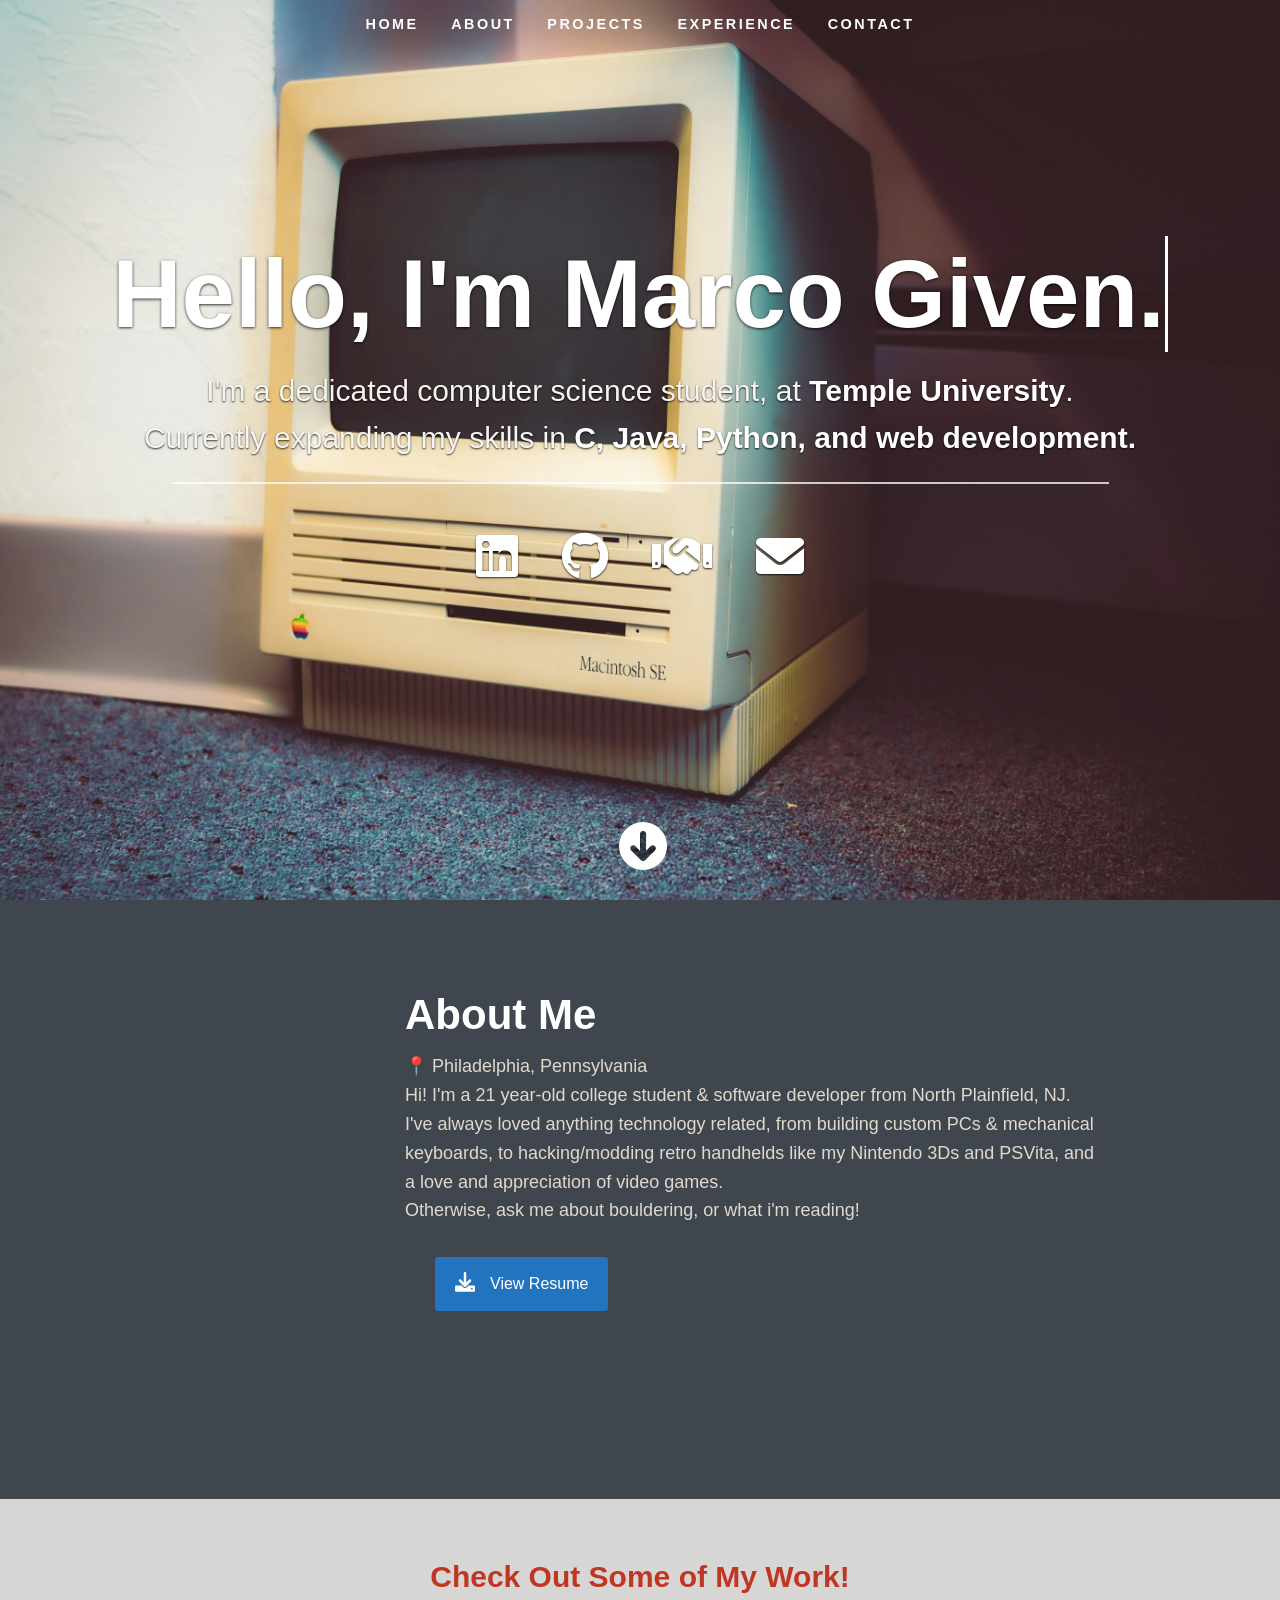
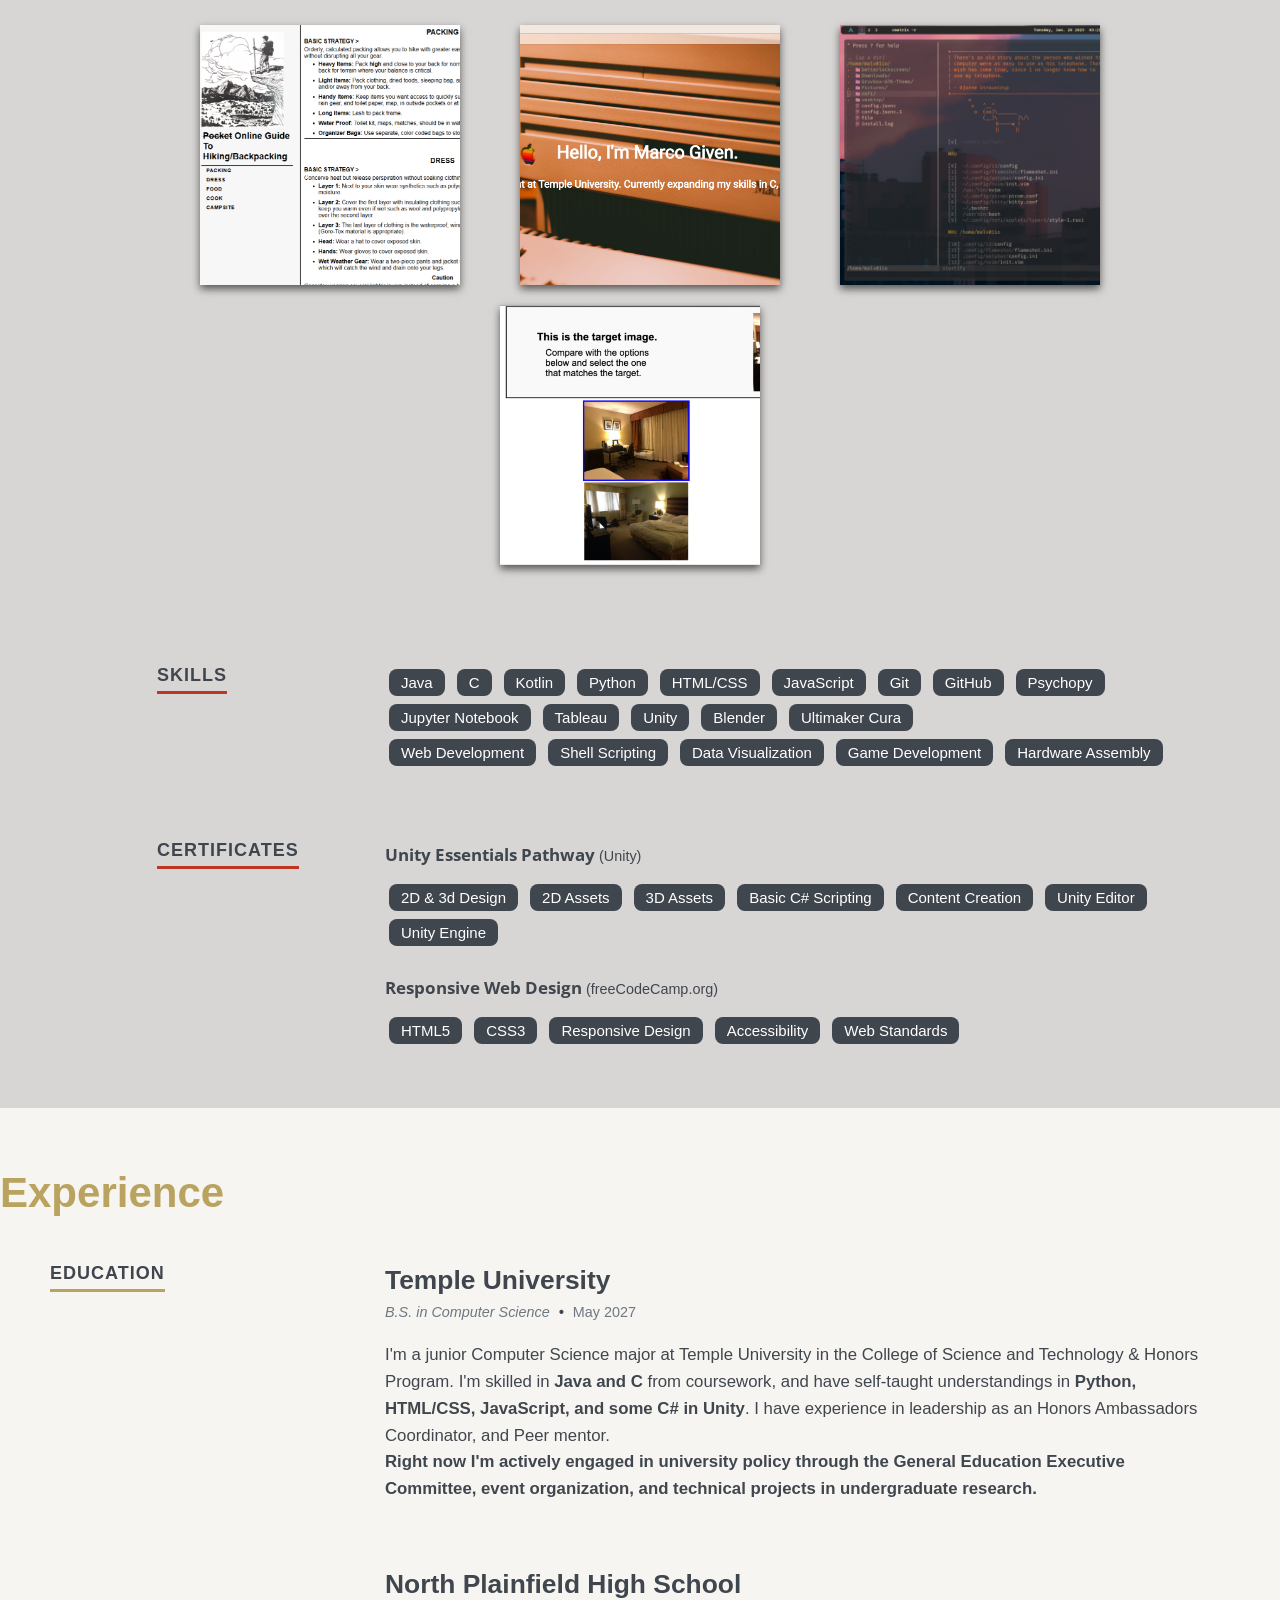
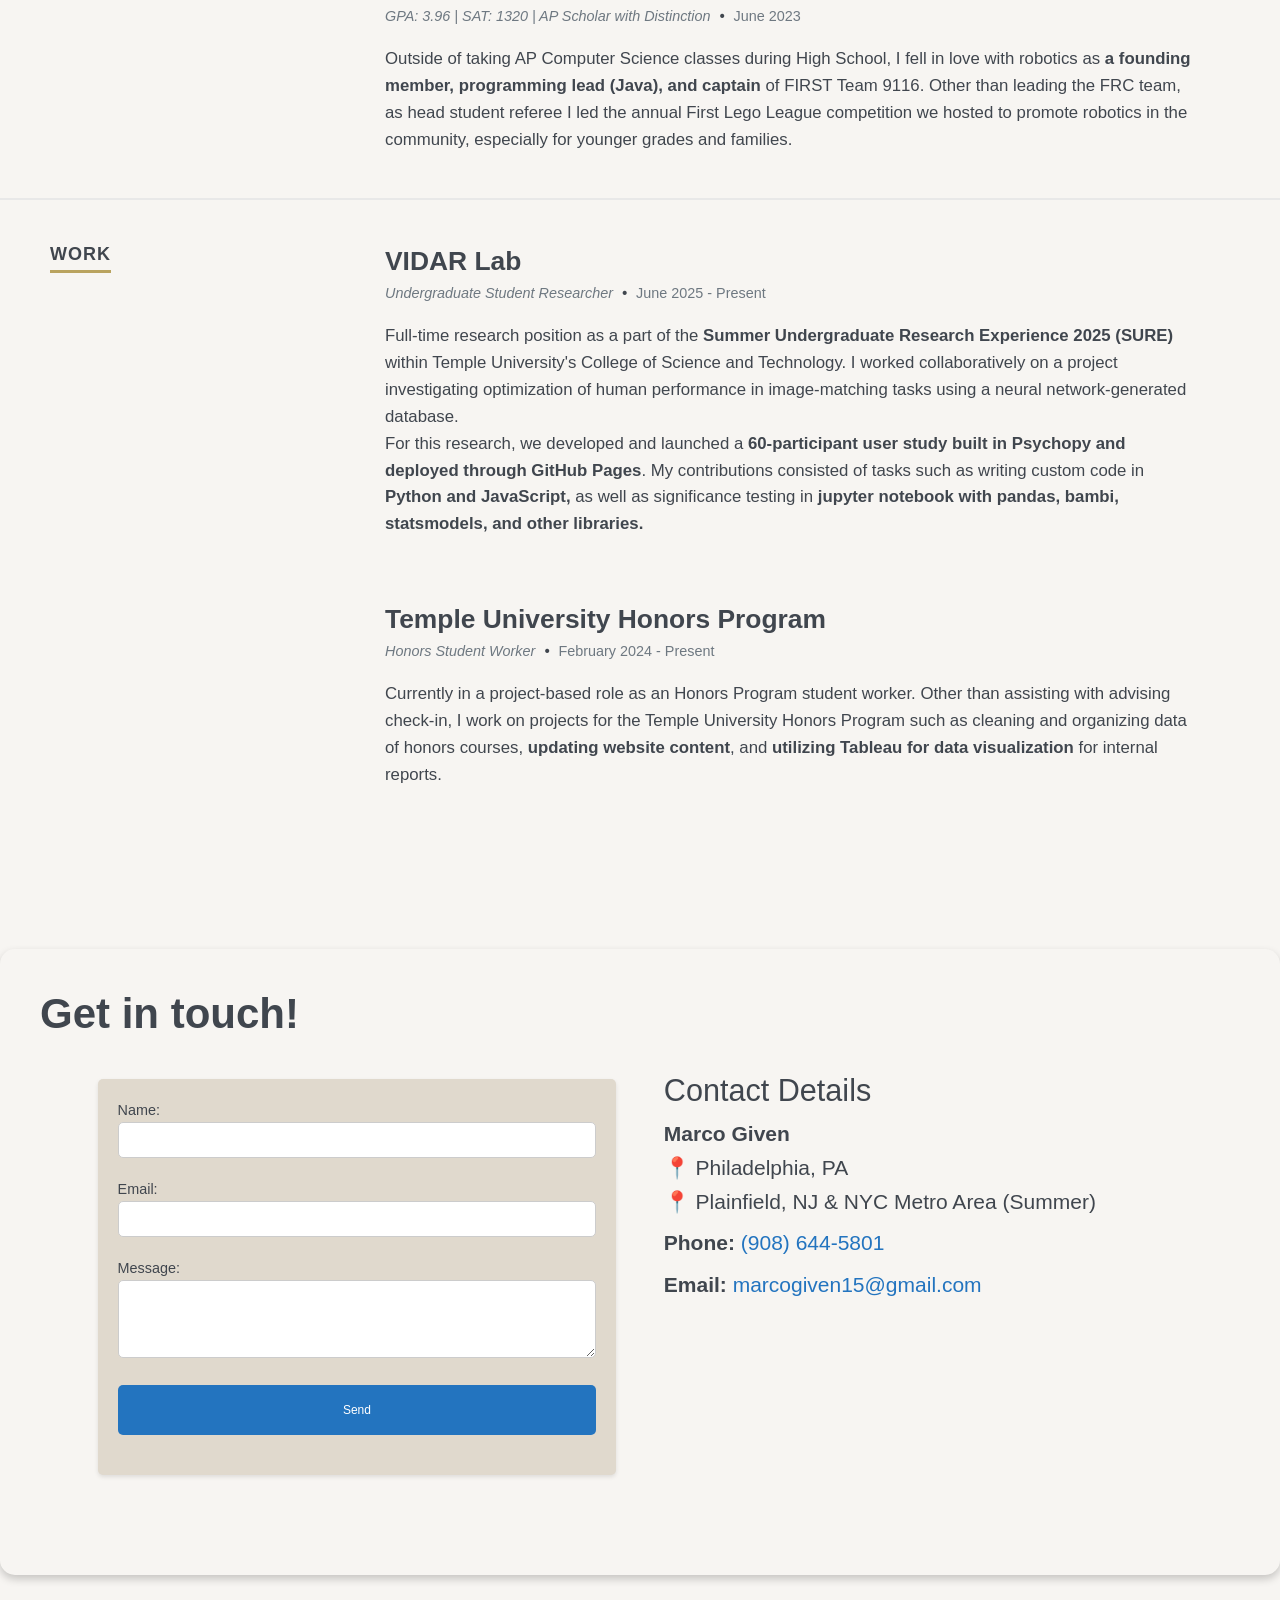
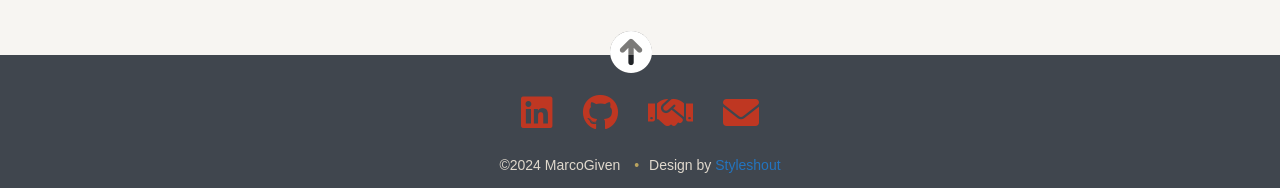
==== commit 2ab9503d: "updating age and text info" ====
--- a/index.html
+++ b/index.html
@@ -59,7 +59,7 @@
                 </div>
                 <div class="nine columns main-col">
                     <h2>About Me</h2>
-                    <p>📍 Philadelphia, Pennsylvania <br>Hi! I'm a 19 year-old college student & software developer from North Plainfield, NJ. <br>I've always loved anything technology related, from building custom PCs & mechanical keyboards, to hacking/modding retro handhelds like my Nintendo 3Ds and PSVita, and a love and appreciation of video games. <br>Otherwise, ask me about bouldering, or what i'm reading!</p>
+                    <p>📍 Philadelphia, Pennsylvania <br>Hi! I'm a 21 year-old college student & software developer from North Plainfield, NJ. <br>I've always loved anything technology related, from building custom PCs & mechanical keyboards, to hacking/modding retro handhelds like my Nintendo 3Ds and PSVita, and a love and appreciation of video games. <br>Otherwise, ask me about bouldering, or what i'm reading!</p>
                     <div class="row">
                         
                         <div class="columns download">
@@ -91,7 +91,7 @@
                         <div class="columns projects-item">
                             <div class="item-wrap">
 
-                                <a href="#modal-03" title="">
+                                <a href="#modal-01" title="">
                                     <img alt="" src="images/TechDoc(Square).png">
                                     <div class="overlay">
                                         <div class="projects-item-meta">
@@ -125,7 +125,7 @@
 
                         <div class="columns projects-item">
                             <div class="item-wrap">
-                                <a href="#modal-04" title="">
+                                <a href="#modal-03" title="">
                                     <img alt="" src="images/linuxFileSystem (sqrt).jpg">
                                     <div class="overlay">
                                         <div class="projects-item-meta">
@@ -141,7 +141,7 @@
 
                         <div class="columns projects-item">
                             <div class="item-wrap">
-                                <a href="#modal-01" title="">
+                                <a href="#modal-04" title="">
                                     <img alt="" src="images/vidarStudy (sqrt).jpg">
                                     <div class="overlay">
                                         <div class="projects-item-meta">
@@ -161,7 +161,7 @@
                 </div> <!-- twelve columns end -->
 
                 <!-- Modal popups -->
-                <div id="modal-03" class="popup-modal mfp-hide">
+                <div id="modal-01" class="popup-modal mfp-hide">
                     <img class="scale-with-grid" src="images/TechDoc (3-2).png" alt="" />
 
                     <div class="description-box">
@@ -189,7 +189,7 @@
                     </div>
                 </div> <!-- modal-02 end -->
 
-                <div id="modal-04" class="popup-modal mfp-hide">
+                <div id="modal-03" class="popup-modal mfp-hide">
                     <img class="scale-with-grid" src="images/2025-01-28_15-30.png" alt="" />
 
                     <div class="description-box">
@@ -203,7 +203,7 @@
                     </div>
                 </div> <!-- modal-03 end -->
 
-                <div id="modal-01" class="popup-modal mfp-hide">
+                <div id="modal-04" class="popup-modal mfp-hide">
                     <img class="scale-with-grid" src="images/vidarStudy.png" alt="" />
 
                     <div class="description-box">
@@ -335,7 +335,7 @@
             <div class="row item">
                 <div class="twelve columns">
                     <h3>VIDAR Lab</h3>
-                    <p class="info">Undergraduate Student Researcher <span>&bull;</span> <em class="date">June 2025 - August 2025</em></p>
+                    <p class="info">Undergraduate Student Researcher <span>&bull;</span> <em class="date">June 2025 - Present</em></p>
                     <p>
                         Full-time research position as a part of the <span>Summer Undergraduate Research Experience 2025 (SURE)</span> within Temple University's College of Science and Technology. I worked collaboratively on a project investigating optimization of human performance in image-matching tasks using a neural network-generated database. 
                         <br>
@@ -409,7 +409,7 @@
         </footer> <!-- footer end -->
 
         <!-- JAVASCRIPT HERE? -->
-        <script src="http://ajax.googleapis.com/ajax/libs/jquery/1.10.2/jquery.min.js"></script>
+        <script src="https://ajax.googleapis.com/ajax/libs/jquery/1.10.2/jquery.min.js"></script>
         <script>window.jQuery || document.write('<script src="js/jquery-1.10.2.min.js"><\/script>')</script>
         <script type="text/javascript" src="js/jquery-migrate-1.2.1.min.js"></script>
 
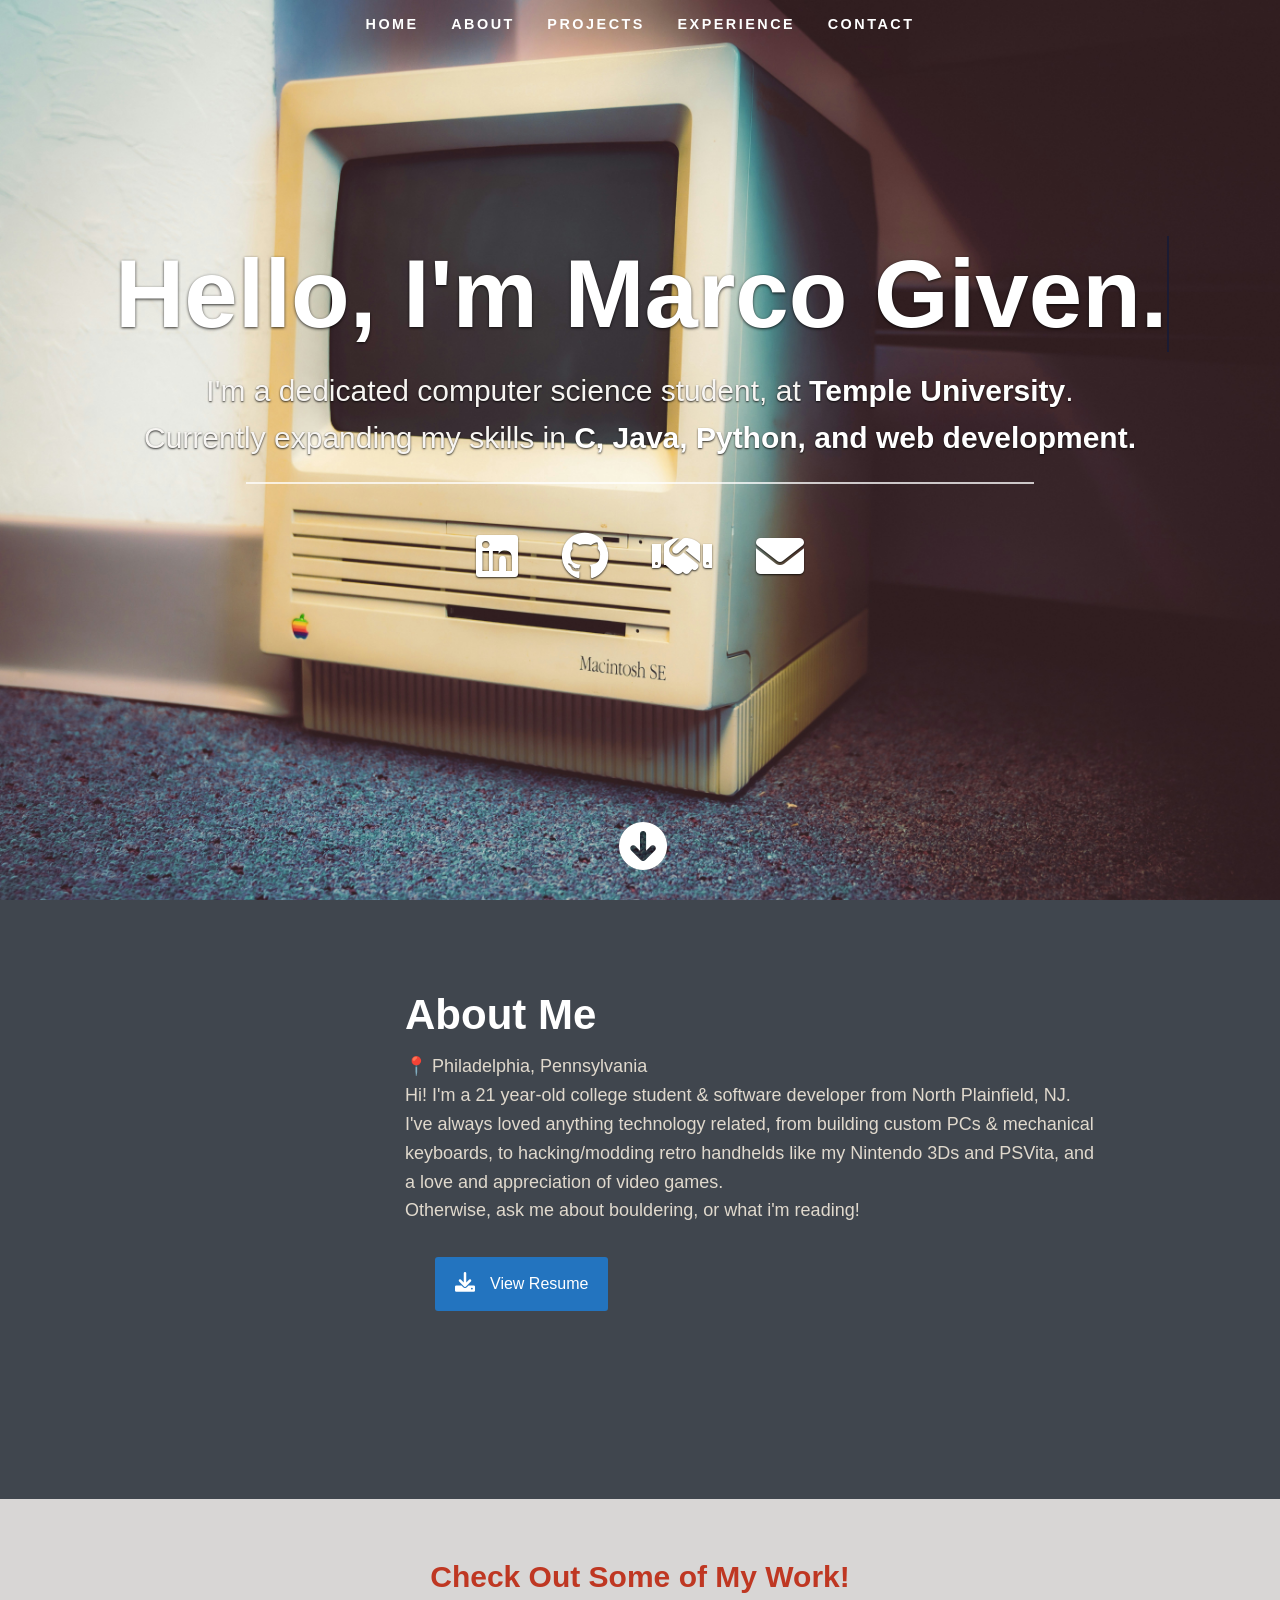
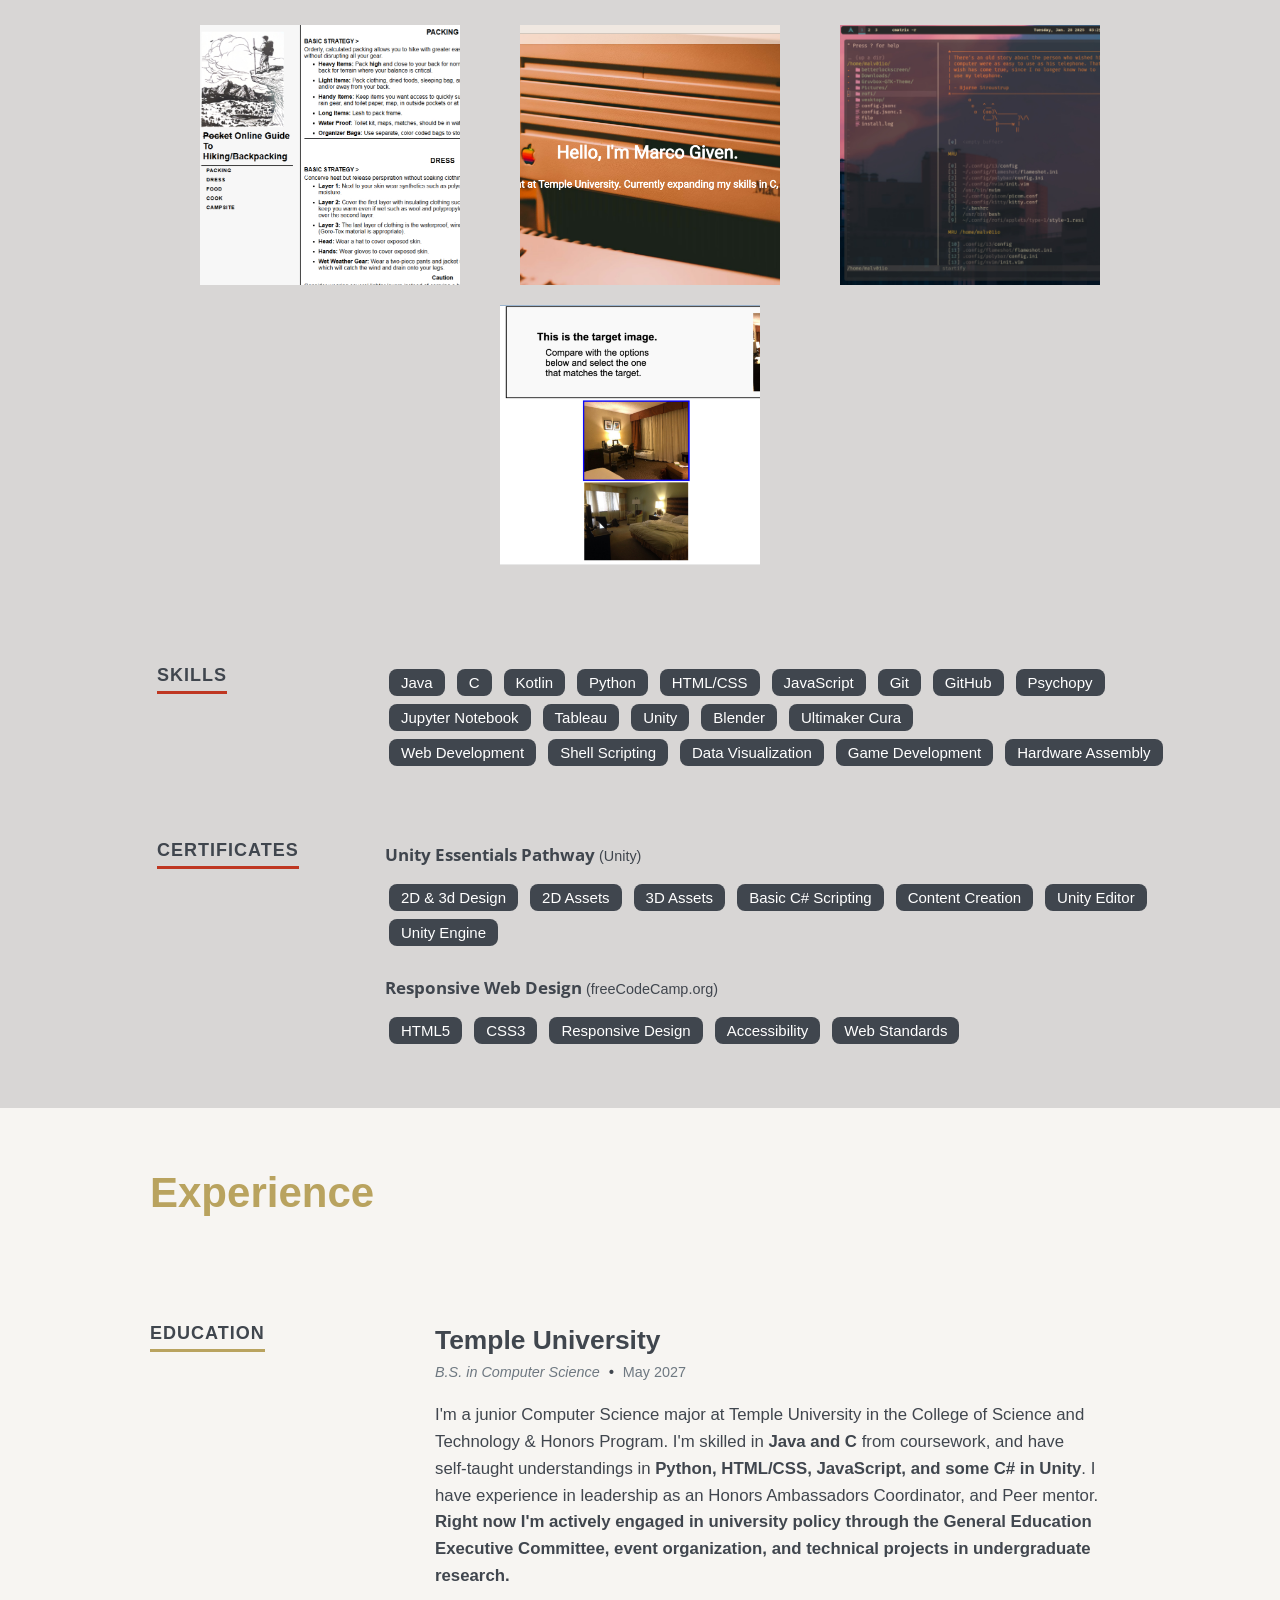
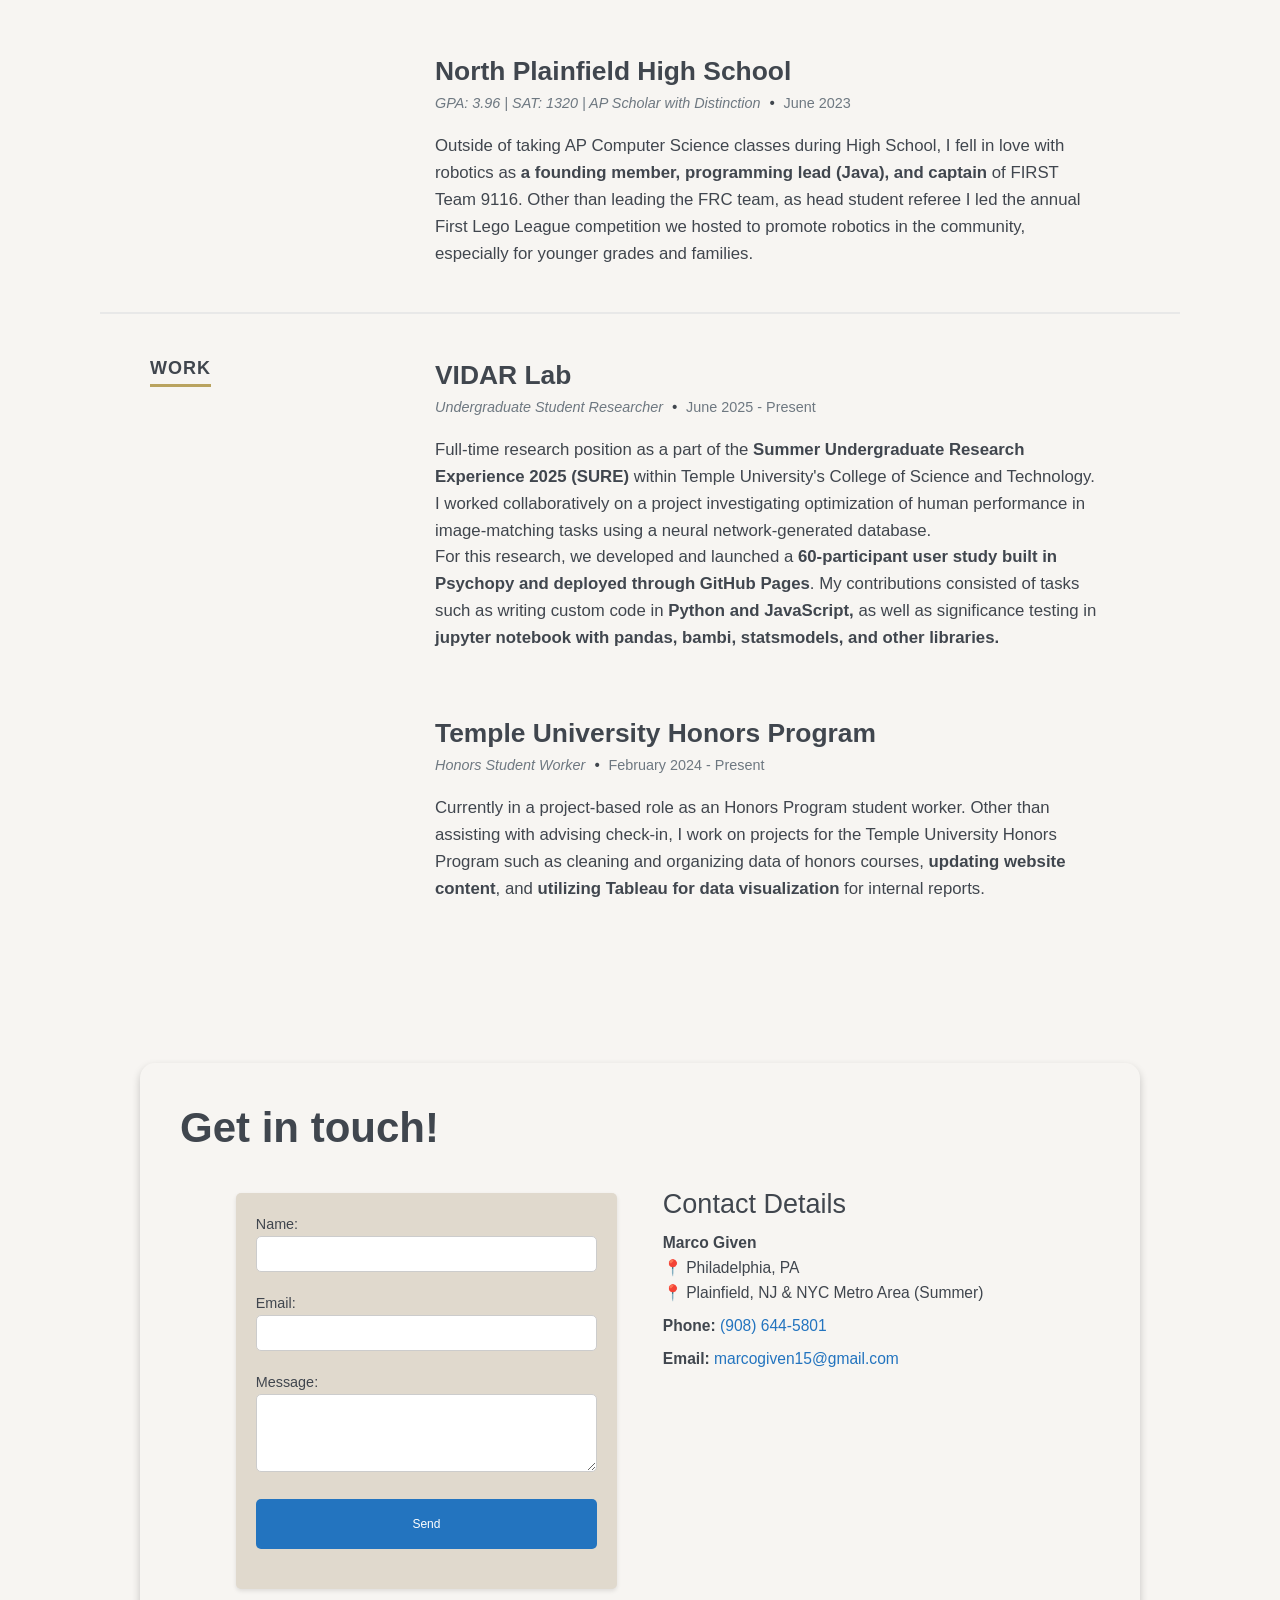
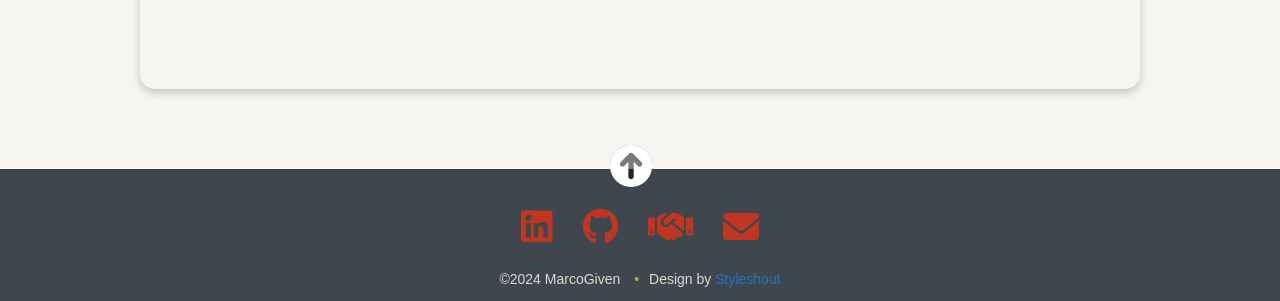
==== commit 73cb7590: "fixed section header" ====
--- a/index.html
+++ b/index.html
@@ -292,7 +292,12 @@
 
 <!-- Experience Section(Education/Work/skills)-->
 <section id="experience">
-    <h2>Experience</h2>
+    <div class="row section-head">
+        <div class="three columns header-col">
+            <h2>Experience</h2>
+        </div>
+        <div class="nine columns main-col"></div>
+    </div>
 
     <!-- Education -->
     <div class="row education">
--- a/css/layout.css
+++ b/css/layout.css
@@ -1,1194 +1,1259 @@
-:root {
-  /* Colors */
-  --bg-white: #f7f5f2;
-  --text-grey: #40464e;
-  --text-white: #e0d9cd;
-  --main-color1: #2374bf;
-  --color2: #BF3722;
-  --color3: #b9a35f;
-
-  /* Fonts */
-  --ff-head: "opensans-bold", sans-serif;
-  --ff-text: "opensans-regular", sans-serif;
-
-  /* Font Sizes and Line Heights */
-  --h1-size: 8rem;
-  --h2-size: 3.5rem;
-  --h3-size: 2.5rem;
-  --h4-size: 1.5rem;
-  --big-size: 1.5rem;
-  --p-size: 1.2rem;
-  --small-size: 0.75rem;
-
-  /* Line Heights */
-  --lh-1: 1em;
-  --lh-1-2: 1.2em;
-  --lh-1-6: 1.6em;
-  --lh-2: 2em;
-  --lh-1-8: 1.8em;
-
-  /* UI Font Sizes */
-  --h1ui-size: 3rem;
-  --h2ui-size: 2.25rem;
-  --h3ui-size: 1.5rem;
-  --h4ui-size: 1.12rem;
-  --bigui-size: 1.25rem;
-  --pui-size: 1rem;
-  --smallui-size: 0.75rem;
-
-  /* Font Styles */
-  --h1: bold var(--h1-size) / var(--lh-1) var(--ff-head);
-  --h2: bold var(--h2-size) / var(--lh-1-2) var(--ff-head);
-  --h3: bold var(--h3-size) / var(--lh-1-2) var(--ff-head);
-  --h4: bold var(--h4-size) / var(--lh-1-6) var(--ff-head);
-  --big: var(--big-size) / var(--lh-1-6) var(--ff-text);
-  --p: var(--p-size) / var(--lh-1-6) var(--ff-text);
-  --small: var(--small-size) / var(--lh-2) var(--ff-text);
-
-  /* UI Font Styles */
-  --h1ui: bold var(--h1ui-size) / var(--lh-1-2) var(--ff-head);
-  --h2ui: bold var(--h2ui-size) / var(--lh-1-2) var(--ff-head);
-  --h3ui: bold var(--h3ui-size) / var(--lh-1-2) var(--ff-head);
-  --h4ui: bold var(--h4ui-size) / var(--lh-1-6) var(--ff-head);
-  --bigui: var(--bigui-size) / var(--lh-1-6) var(--ff-text);
-  --pui: var(--pui-size) / var(--lh-1-6) var(--ff-text);
-  --smallui: var(--smallui-size) / var(--lh-1-8) var(--ff-text);
-}
-
-/* Layout */
-body {
-  background: var(--bg-white);
-  margin: 0;
-  font: var(--p);
-  color: var(--text-grey);
-  display: flex;
-  flex-direction: column;
-  min-height: 100vh;
-}
-
-main {
-  flex: 1;
-  
-}
-
-
-/* ------------------------------------------------------------------ */
-/* a. Header Section
-/* ------------------------------------------------------------------ */
-header {
-  position: relative;
-  height: 100vh;
-  background: var(--text-grey)
-    url("../images/matt-benson-rvfm_b1C6lc-unsplash.jpg") no-repeat top/cover;
-  text-align: center;
-  overflow: hidden;
-  display: flex;
-  justify-content: center;
-  align-items: center;
-}
-
-header:before {
-  content: "";
-  display: inline-block;
-  height: 100%;
-}
-
-header .banner {
-  display: flex;
-  flex-direction: column;
-  align-items: center;
-  width: 100%;
-  padding: 0 15px;
-  text-align: center;
-}
-
-header .banner-text {
-  width: 100%;
-  display: flex;
-  flex-direction: column;
-  align-items: center;
-  max-width: 1600px; /* Increased from 1200px */
-  margin: 0 auto;
-}
-
-header .banner-text h1 {
-  font-size: 8rem !important; /* Force override any inherited sizes */
-  font-family: "opensans-bold", sans-serif;
-  font-weight: bold;
-  line-height: 1.2;
-  color: #fff;
-  margin: 0 auto 18px auto;
-  text-shadow: 0px 1px 3px rgba(0, 0, 0, 0.8);
-  white-space: nowrap;
-  overflow: hidden;
-  border-right: 3px solid currentColor;
-  animation: typing 1.75s steps(22, end), blink-border 1s step-start infinite 4s;
-}
-
-/* Adjust animation width for larger text */
-@keyframes typing {
-  from {
-    width: 0;
-  }
-  to {
-    width: 100%; /* Use percentage instead of ch units */
-  }
-}
-
-/* Cursor blinking keyframes */
-@keyframes blink-border {
-  0% { border-right-color: transparent; }
-  50% { border-right-color: currentColor; }
-  100% { border-right-color: transparent; }
-}
-
-
-header .banner-text h3 {
-  font-size: 2.5rem !important;
-  font-family: "opensans-bold", sans-serif;
-  font-weight: normal;
-  line-height: 1.4;
-  color: #f7f5f2;
-  margin: 0 2vw 5px 2vw; /* Reduced side margins */
-  text-shadow: 0px 1px 2px rgba(0, 0, 0, 0.8);
-  width: 96vw; /* Almost full viewport width */
-  text-align: center;
-  padding: 0;
-  white-space: normal; /* Allow natural breaking */
-  max-width: 1800px; /* Maximum width for very large screens */
-}
-
-header .banner-text h3 span {
-  color: #fff !important;
-  font-weight: bold; /* Keep bold style if desired */
-  text-shadow: 0px 1px 2px rgba(0, 0, 0, 0.8); /* Match parent text shadow */
-}
-
-header .banner-text h3 span,
-header .banner-text h3 a {
-  color: var(--text-white);
-}
-
-header .banner-text hr {
-  width: 75%;
-  margin: 18px auto 24px auto;
-  border: 1px solid rgba(255, 255, 255, 0.75);
-}
-
-/* Header social links */
-header .social {
-  margin: 24px 0;
-  font-size: 4rem; /* Slightly increased font size */
-  text-shadow: 0px 1px 2px rgba(0, 0, 0, 0.8);
-}
-header .social li {
-  display: inline-block;
-  margin: 0 15px;
-}
-header .social li a {
-  color: #fff;
-  transition: color 0.3s ease-in-out;
-}
-header .social li a:hover {
-  color: var(--main-color1);
-}
-
-/* scrolldown link */
-header .scrolldown a {
-  position: absolute;
-  bottom: 30px;
-  left: 50%;
-  margin-left: -21px; /* Adjusted to center the icon */
-  color: #fff;
-  display: block;
-  height: 48px; /* Slightly increased size */
-  width: 48px; /* Slightly increased size */
-  font-size: 48px; /* Slightly increased size */
-  line-height: 48px; /* Slightly increased size */
-  color: #fff;
-  border-radius: 100%;
-  text-align: center; /* Ensure the icon is centered */
-  background: rgba(
-    0,
-    0,
-    0,
-    0.5
-  ); /* Optional: Add a background for better visibility */
-
-  -webkit-transition: all 0.3s ease-in-out;
-  -moz-transition: all 0.3s ease-in-out;
-  -o-transition: all 0.3s ease-in-out;
-  transition: all 0.3s ease-in-out;
-}
-
-header .scrolldown a:hover {
-  color: var(--main-color1);
-}
-
-section {
-  padding: 80px 0;
-}
-
-/* Consistent spacing for rows */
-.row {
-  margin-bottom: 60px;
-  padding: 0 30px;
-}
-
-.row:not(#about .row){
-  max-width: 1400px;
-}
-
-/* Loading states and animations */
-.loading {
-  position: relative;
-  min-height: 200px;
-}
-
-.loading::after {
-  content: "";
-  position: absolute;
-  top: 50%;
-  left: 50%;
-  width: 40px;
-  height: 40px;
-  margin: -20px 0 0 -20px;
-  border: 3px solid #f3f3f3;
-  border-top: 3px solid var(--main-color1);
-  border-radius: 50%;
-  animation: spin 1s linear infinite;
-}
-
-@keyframes spin {
-  0% {
-    transform: rotate(0deg);
-  }
-  100% {
-    transform: rotate(360deg);
-  }
-}
-
-/* Lazy loading image styles */
-.lazy-image {
-  opacity: 0;
-  transition: opacity 0.3s ease-in-out;
-}
-
-.lazy-image.loaded {
-  opacity: 1;
-}
-
-/* Skeleton loading effect */
-.skeleton {
-  background: linear-gradient(90deg, #f0f0f0 25%, #e0e0e0 50%, #f0f0f0 75%);
-  background-size: 200% 100%;
-  animation: skeleton-loading 1.5s infinite;
-}
-
-@keyframes skeleton-loading {
-  0% {
-    background-position: 200% 0;
-  }
-  100% {
-    background-position: -200% 0;
-  }
-}
-
-/* ------------------------------------------------------------------ */
-/* b. Nav-Bar Section
-/* ------------------------------------------------------------------ */
-#nav-wrap ul, #nav-wrap li, #nav-wrap a {
-  margin: 0;
-  padding: 0;
-  border: none;
-  outline: none;
-}
-
-/* nav-wrap */
-#nav-wrap {
-  font: var(--p);
-  font-weight: bold;
-  width: 100%;
-  text-transform: uppercase;
-  letter-spacing: 2.5px;
-  margin: 0 auto;
-  z-index: 100;
-  position: fixed;
-  left: 0;
-  top: 0;
-}
-
-.opaque {
-  background-color: #333;
-}
-
-/* hide toggle button */
-#nav-wrap > a.mobile-btn {
-  display: none;
-}
-
-ul#nav {
-  min-height: 42px;
-  width: auto;
-  text-align: center;
-}
-
-ul#nav li {
-  position: relative;
-  list-style: none;
-  height: 42px;
-  display: inline-block;
-}
-
-/* Links */
-ul#nav li a {
-
-  display: inline-block;
-  padding: 8px 13px;
-  line-height: 32px;
-  text-decoration: none;
-  text-align: left;
-  color: #fff;
-
-  -webkit-transition: color 0.2s ease-in-out;
-  -moz-transition: color 0.2s ease-in-out;
-  -o-transition: color 0.2s ease-in-out;
-  -ms-transition: color 0.2s ease-in-out;
-  transition: color 0.2s ease-in-out;
-}
-
-ul#nav li a:active {
-  background-color: transparent !important;
-}
-
-ul#nav li.current a {
-  color: var(--main-color1);
-}
-
-#nav a:hover {
-  color: var(--main-color1);
-  transform: translateY(-1px);
-}
-
-/* ------------------------------------------------------------------ */
-/* c. About Section
-/* ------------------------------------------------------------------ */
-
-#about {
-  padding: 90px 0;
-  overflow: hidden;
-  background: var(--text-grey);
-  color: var(--text-white);
-}
-
-#about a, #about a:visited {
-  color: #ffff;
-}
-#about a:hover, #about a:focus {
-  color: var(--main-color1);
-}
-
-#about h2 {
-  font: var(--h2);
-  color: #fff;
-  margin-bottom: 12px;
-}
-
-#about p {
-  font-size: 1.5rem;
-  line-height: 1.6;
-  color: var(--text-white);
-}
-
-#about strong {
-  font-weight: bold;
-}
-
-#about .profile-pic {
-  border-radius: 15px;
-  
-  box-shadow: 0 4px 8px rgba(0, 0, 0, 0.5);
-}
-
-#about .contact-details h2 {
-  font: var(--h3); /* Adjusted font size */
-  white-space: nowrap; /* Ensure the header stays on one line */
-}
-
-#about .contact-details {
-  width: 50%; /* Adjusted width */
-  padding-right: 2%; /* Reduced space */
-}
-
-#about .download {
-  width: 50%; /* Adjusted width */
-  padding-top: 6px;
-}
-
-#about .main-col {
-  padding-right: 5%;
-}
-
-#about .download .button {
-  margin-top: 6px;
-  background: var(--main-color1);
-}
-
-#about .download .button:hover {
-  background: #fff;
-  color: #2b2b2b;
-}
-
-#about .download .button i {
-  margin-right: 15px;
-  font-size: 20px;
-}
-
-.profile-pic {
-  border-radius: 12px;
-  box-shadow: 0 8px 16px rgba(0, 0, 0, 0.1);
-  transition: transform 0.3s ease;
-}
-
-.profile-pic:hover {
-  transform: scale(1.02);
-}
-
-/* ------------------------------------------------------------------ */
-/* d. project Section
-/* ------------------------------------------------------------------ */
-
-#projects {
-  background: #d8d6d5;
-  padding: 60px 0 0px; /* Reduced bottom padding */
-}
-
-#projects h1 {
-  font: var(--h3);
-  
-  color: var(--color2);
-  margin-bottom: 10px;
-  text-align: center !important; 
- 
-}
-
-.project-other {
-  font: var(--h4) !important;
-  letter-spacing: 1px;
-  color: var(--text-grey) !important;
-  text-align: left;
-  margin-bottom: 48px;
-  padding-top: 6px;
-  padding-left: 20%;
-}
-
-/* Add new span styling for underline */
-.project-other span {
-    border-bottom: 3px solid var(--color2);
-    padding-bottom: 6px;
-}
-#projects-wrapper {
-    display: flex;
-    flex-wrap: wrap;
-    gap: 20px; /* Reduced from default */
-    justify-content: center;
-    padding: 20px 0;
-}
-
-/* Portfolio Content */
-#projects-wrapper .columns {
-  margin-bottom: 0px;
-}
-
-
-/* Skill Tags Styling */
-.skill-tag {
-  display: inline-block;
-  background-color: var(--text-grey);
-  color: white;
-  padding: 6px 12px;
-  margin: 4px;
-  border-radius: 8px;
-  font-size: 1.25rem;
-  line-height: 1;
-  transition: all 0.3s ease;
-}
-
-
-
-.skill-tag:hover {
-  transform: translateY(-2px);
-  box-shadow: 0 2px 4px rgba(0,0,0,0.2);
-  background-color: var(--color2);
-} 
-
-.skills-certs-container {
-  display: flex;
-  flex-direction: column;
-  align-items: center;
-  max-width: 1200px;
-  margin: 0 auto;
-  padding: 10px 20px 0;
-}
-
-.skills, .certs {
-  width: 100%;
-  margin-bottom: 0; /* Reduced from 20px */
-}
-
-.skills .header-col, .certs .header-col {
-  display: flex;
-  align-items: flex-start;
-  padding-top: 0px; /* Reduced from 10px */
-  text-transform: uppercase;
-}
-
-.project-other {
-  margin: 0;
-  position: relative;
-  top: 0;
-}
-
-.skills .main-col, .certs .main-col {
-  padding-top: 10px;
-}
-
-/* Ensure consistent vertical spacing */
-.skills p, .certs p {
-  margin: 0;
-}
-
-
-
-.skill p strong, .certs p strong {
-  font-size: 1.4rem !important; /* Adjust font size */
-  font-family: "Open Sans", sans-serif;
-  font-weight: 700;
-  color: inherit;
-  display: inline-block;
-  margin-bottom: 10px;
-}
-
-/* Container max-width */
-#projects .row {
-  max-width: 1400px; /* Increased from default */
-  margin: 0 auto;
-  margin-bottom: 60px;
-}
-
-.projects-item {
-  flex: 1 1 calc(33.333% - 20px);
-  min-width: 280px; /* Reduced from 300px */
-  max-width: 300px; /* Added max-width constraint */
-  margin: 0;
-}
-
-
-.projects-item .item-wrap {
-  background: #fff;
-  overflow: hidden;
-  position: relative;
-  box-shadow: 0 4px 8px rgba(0, 0, 0, 0.6);
-
-  -webkit-transition: all 0.3s ease-in-out;
-  -moz-transition: all 0.3s ease-in-out;
-  -o-transition: all 0.3s ease-in-out;
-  -ms-transition: all 0.3s ease-in-out;
-  transition: all 0.3s ease-in-out;
-}
-
-.projects-item .item-wrap a {
-  display: block;
-  cursor: pointer;
-  
-}
-
-/* overlay */
-.projects-item .item-wrap .overlay {
-  position: absolute;
-  left: 0;
-  top: 0;
-  width: 100%;
-  height: 100%;
-
-  opacity: 0;
-  -moz-opacity: 0;
-  filter: alpha(opacity=0);
-
-  -webkit-transition: opacity 0.3s ease-in-out;
-  -moz-transition: opacity 0.3s ease-in-out;
-  -o-transition: opacity 0.3s ease-in-out;
-  transition: opacity 0.3s ease-in-out;
-
-  background: url(../images/overlay-bg.png) repeat;
-}
-
-.projects-item .item-wrap .link-icon {
-  display: block;
-  color: #fff;
-  height: 30px;
-  width: 30px;
-  font-size: 18px;
-  line-height: 30px;
-  text-align: center;
-
-  opacity: 0;
-  -moz-opacity: 0;
-  filter: alpha(opacity=0);
-
-  -webkit-transition: opacity 0.3s ease-in-out;
-  -moz-transition: opacity 0.3s ease-in-out;
-  -o-transition: opacity 0.3s ease-in-out;
-  transition: opacity 0.3s ease-in-out;
-
-  position: absolute;
-  top: 50%;
-  left: 50%;
-  margin-left: -15px;
-  margin-top: -15px;
-}
-
-.projects-item .item-wrap img {
-  
-  vertical-align: bottom;
-}
-
-.projects-item .projects-item-meta {
-  padding: 18px;
-}
-
-.projects-item .projects-item-meta h5 {
-  font: var(--h4);
-  color: #fff;
-}
-
-.projects-item .projects-item-meta p {
-  font: var(--big);
-  color: #c6c7c7;
-  margin-bottom: 0;
-}
-
-/* on hover */
-.projects-item:hover .overlay {
-  opacity: 1;
-  -moz-opacity: 1;
-  filter: alpha(opacity=100);
-}
-
-.projects-item:hover .link-icon {
-  opacity: 1;
-  -moz-opacity: 1;
-  filter: alpha(opacity=100);
-}
-
-/* popup modal */
-.popup-modal {
-  max-width: 550px;
-  background: #fff;
-  position: relative;
-  margin: 0 auto;
- 
-}
-
-.popup-modal .description-box {
-  padding: 12px 36px 18px 36px;
-}
-
-.popup-modal .description-box h4 {
-  font: var(--h4);
-  margin-bottom: 12px;
-  color: #111;
-}
-
-.popup-modal .description-box p {
-  font: var(--big);
-  color: #a1a1a1;
-  margin-bottom: 12px;
-}
-
-.popup-modal .description-box .categories {
-  font: var(--p);
-  color: #a1a1a1;
-  text-transform: uppercase;
-  letter-spacing: 2px;
-  display: block;
-  text-align: left;
-}
-
-.popup-modal .description-box .categories i {
-  margin-right: 8px;
-}
-
-.popup-modal .link-box {
-  padding: 18px 36px;
-  background: #111;
-  text-align: left;
-}
-
-.popup-modal .a {
-  box-shadow: 0 4px 8px rgba(0, 0, 0, 0.2); /* More defined shadow */
-}
-
-.popup-modal .link-box a {
-  color: #fff;
-  font: var(--big);
-  font-weight: bold;
-  text-transform: uppercase;
-  letter-spacing: 3px;
-  cursor: pointer;
-}
-
-
-
-.popup-modal a.popup-modal-dismiss {
-  margin-left: 24px;
-}
-
-/* ------------------------------------------------------------------ */
-/* e. Experience Section
-/* ------------------------------------------------------------------ */
-
-#experience {
-  background: var(--bg-white);
-  padding: 60px 0; /* Adjust padding */
-  overflow: hidden;
-  text-align: left; /* Left justify text */
-}
-
-#experience h2 {
-  font: var(--h2);
-  color: var(--color3);
-  text-align: left; /* Left justify header */
-
-  margin-bottom: 40px;
-}
-
-#experience a, #experience a:visited {
-  color: var(--main-color1);
-}
-
-#experience a:hover, #experience a:focus {
-  color: #313131;
-}
-
-#experience h1 {
-  font: var(--h4) !important; /* Adjusted font size */
-  text-transform: uppercase;
-  letter-spacing: 1px;
-}
-
-#experience h1 span {
-  border-bottom: 3px solid var(--color3);
-  padding-bottom: 6px;
-}
-
-#experience h3 {
-  font-size: 2.2rem;
-  font-weight: bold;
-  margin-bottom: 0;
-}
-
-#experience .header-col {
-  width: 25%;
-  text-align: left;
-  margin-bottom: 20px;
-  margin-left: 0;
-}
-
-#experience .header-col h1 {
-  font: var(--h2);
-  color: var(--text-grey);
-  margin: 0;
-  padding: 0;
-  display: inline-block;
-}
-
-#experience .main-col {
-  width: 75%;
-  margin-left: auto;
-  margin-right: auto;
-  text-align: left;
-  font-size: 1.4rem !important;
-  line-height: 1.6;
-}
-
-.education {
-  margin-bottom: 48px;
-  padding-bottom: 24px;
-  border-bottom: 2px solid #e8e8e8;
-}
-
-#experience span {
-  font-weight: bold;
-  color: var(--text-grey);
-}
-
-#experience .info {
-  font: var(--p);
-  color: #6e7881;
-  margin-bottom: 18px;
-  margin-top: 0;
-  font-style: italic;
-}
-
-#experience .info span {
-  margin-right: 5px;
-  margin-left: 5px;
-}
-
-#experience .date {
-  font: var(--p);
-  margin-top: 6px;
-}
-
-#experience .row {
-  margin-bottom: 40px; /* Add margin between rows */
-}
-
-#experience .row:last-child {
-  margin-bottom: 0; /* Remove margin from the last row */
-}
-
-
-/* fadein/fadeout effect for modal popup
-/* ------------------------------------------------------------------ */
-
-/* content at start */
-.mfp-fade.mfp-wrap .mfp-content .popup-modal {
-  opacity: 0;
-  -webkit-transition: all 200ms ease-in-out;
-  -moz-transition: all 200ms ease-in-out;
-  -o-transition: all 200ms ease-in-out;
-  -ms-transition: all 200ms ease-in-out;
-  transition: all 200ms ease-in-out;
-}
-/* content fadein */
-.mfp-fade.mfp-wrap.mfp-ready .mfp-content .popup-modal {
-  opacity: 1;
-}
-/* content fadeout */
-.mfp-fade.mfp-wrap.mfp-removing .mfp-content .popup-modal {
-  opacity: 0;
-}
-
-/* Flex Slider
-/* ------------------------------------------------------------------ */
-
-/* Reset */
-.flexslider a:active,
-.flexslider a:focus {
-  outline: none;
-}
-.slides,
-.flex-control-nav,
-.flex-direction-nav {
-  margin: 0;
-  padding: 0;
-  list-style: none;
-}
-.slides li {
-  margin: 0;
-  padding: 0;
-}
-
-/* Necessary Styles */
-.flexslider {
-  position: relative;
-  zoom: 1;
-  margin: 0;
-  padding: 0;
-}
-.flexslider .slides {
-  zoom: 1;
-}
-.flexslider .slides > li {
-  position: relative;
-}
-
-/* Hide the slides before the JS is loaded. Avoids image jumping */
-.flexslider .slides > li {
-  display: none;
-  -webkit-backface-visibility: hidden;
-}
-/* Suggested container for slide animation setups. Can replace this with your own */
-.flex-container {
-  zoom: 1;
-  position: relative;
-}
-
-/* Clearfix for .slides */
-.slides:before,
-.slides:after {
-  content: " ";
-  display: table;
-}
-.slides:after {
-  clear: both;
-}
-
-/* No JavaScript Fallback */
-/* If you are not using another script, such as Modernizr, make sure you
- * include js that eliminates this class on page load */
-.no-js .slides > li:first-child {
-  display: block;
-}
-
-/* Slider Styles */
-.slides {
-  zoom: 1;
-}
-.slides > li {
-  /*margin-right: 5px; */
-  overflow: hidden;
-}
-
-/* Control Nav */
-.flex-control-nav {
-  width: 100%;
-  position: absolute;
-  bottom: -20px;
-  text-align: left;
-}
-.flex-control-nav li {
-  margin: 0 6px;
-  display: inline-block;
-  zoom: 1;
-  display: inline;
-}
-.flex-control-paging li a {
-  width: 12px;
-  height: 12px;
-  display: block;
-  background: #ddd;
-  background: rgba(255, 255, 255, 0.3);
-  cursor: pointer;
-  text-indent: -9999px;
-  -webkit-border-radius: 20px;
-  -moz-border-radius: 20px;
-  -o-border-radius: 20px;
-  border-radius: 20px;
-  box-shadow: inset 0 0 3px rgba(255, 255, 255, 0.3);
-}
-.flex-control-paging li a:hover {
-  background: #ccc;
-  background: rgba(255, 255, 255, 0.7);
-}
-.flex-control-paging li a.flex-active {
-  background: #fff;
-  background: rgba(255, 255, 255, 0.9);
-  cursor: default;
-}
-
-/* ------------------------------------------------------------------ */
-/* f. Contact Section
-/* ------------------------------------------------------------------ */
-
-#contact {
-  padding: 80px 0; /* Increase padding for clear transition */
-  background: var(--bg-light-grey); /* Different background color */
-  color: var(--text-grey);
-  text-align: left; /* Left justify text */
-}
-
-#contact .contact-container {
-  padding: 40px;
-  border-radius: 15px;
-  box-shadow: 0 4px 8px rgba(0, 0, 0, 0.2); /* More defined shadow */
-  max-width: 1400px; /* Increase max-width to make it wider */
-  margin: 0 auto;
-}
-
-#contact h2 {
-  font: var(--h2);
-  color: var(--text-grey);
-  text-align: left; /* Left justify header */
-  margin-bottom: 40px;
-  position: relative;
-}
-
-#contact .row {
-  display: flex;
-  justify-content: space-between;
-  align-items: flex-start;
-  flex-wrap: wrap; /* Allow wrapping for smaller screens */
-}
-
-#contact form {
-  background: var(--text-white);
-  color: var(--text-grey);
-  padding: 20px;
-  border-radius: 5px;
-  box-shadow: 0 2px 4px rgba(0, 0, 0, 0.1);
-  width: 100%;
-  max-width: 550px; /* Adjust max-width to make it shorter */
-}
-
-#contact form label {
-  font-size: 1.2rem;
-  color: var(--text-grey);
-}
-
-#contact form input,
-#contact form textarea {
-  width: 100%;
-  padding: 10px;
-  font-size: 1rem;
-  border: 1px solid #ccc;
-  border-radius: 5px;
-  margin-bottom: 20px;
-}
-
-#contact form input[type="submit"] {
-  background: var(--main-color1);
-  color: #fff;
-  border: none;
-  cursor: pointer;
-  transition: background 0.3s ease-in-out;
-}
-
-#contact form input[type="submit"]:hover {
-  background: #3d4145;
-}
-
-#contact .six.columns {
-  width: 49%; /* Increase width slightly */
-}
-
-#contact .six.columns p {
-  font-size: 1.75rem;
-  line-height: 1.6;
-  color: var(--text-grey);
-  margin-bottom: 8px; /* Improve spacing */
-}
-
-#contact .six.columns h3 {
-  font-size: 2.55rem;
-  margin-bottom: 15px;
-}
-
-#contact .six.columns span {
-  font-weight: bold;
-}
-
-/* ------------------------------------------------------------------ */
-/* g. Contact Section
-/* ------------------------------------------------------------------ */
-
-footer {
-  padding: 10px 0; /* Reduce padding */
-  background-color: var(--text-grey);
-  color: var(--text-white);
-  font-size: 14px;
-  text-align: center;
-  position: relative;
-  width: 100%;
-  margin-bottom: 0; /* Ensure no extra margin at the bottom */
-  display: flex;
-  flex-direction: column;
-  align-items: center;
-  justify-content: center;
-  padding-top: 30px;
-}
-
-footer .social-links {
-  display: flex;
-  justify-content: center;
-  gap:30px; /* Reduce gap */
-  margin: 10px 0; /* Reduce margin */
-  padding: 0;
-}
-
-footer .social-links li a {
-  font-size: 3rem !important;
-  transition: color 0.3s ease-in-out;
-}
-
-footer .social-links li:nth-child(1) a {
-  color: var(--color2); /* First icon color */
- }
-  
-footer .social-links li:nth-child(2) a {
-  color: var(--color2); /* Second icon color */
-}
-
-footer .social-links li:nth-child(3) a {
-  color: var(--color2); /* Third icon color */
-}
-
-footer .social-links li:nth-child(4) a {
-  color: var(--color2); /* Fourth icon color */
-}
-  
-
-footer .social-links li a:hover {
-  color: #fff;
-  transition: color 0.3s ease-in-out;
-}
-
-footer .copyright {
-  margin: 0;
-  padding: 0;
-}
-
-footer .copyright li {
-  display: inline-block;
-  margin: 0;
-  padding: 0;
-  line-height: 24px;
-}
-
-footer .copyright li:before {
-  content: "\2022";
-  padding-left: 10px;
-  padding-right: 10px;
-  color: var(--color3);
-}
-
-footer .copyright li:first-child:before {
-  display: none;
-}
-
-/* Ensure the footer container has no extra padding or margin */
-footer .row {
-  margin: 0;
-  padding: 0;
-}
-
-/* Go To Top Button */
-#go-top {
-  position: absolute;
-  top: -24px;
-  left: 50%;
-  margin-left: -30px;
-}
-#go-top a {
-  text-decoration: none;
-  border: 0 none;
-  display: block;
-  width: 42px;
-  height: 42px;
-  background: rgba(
-    0,
-    0,
-    0,
-    0.5
-  ); /* Match the background of the scrolldown button */
-  color: #fff;
-  font-size: 42px; /* Match the font size */
-  line-height: 42px; /* Center the icon vertically */
-  border-radius: 100%;
-  text-align: center; /* Center the icon horizontally */
-
-  -webkit-transition: all 0.3s ease-in-out;
-  -moz-transition: all 0.3s ease-in-out;
-  -o-transition: all 0.3s ease-in-out;
-  transition: all 0.3s ease-in-out;
-}
-
-#go-top a:hover {
-  background-color: #fff;
-  color: var(--color2); /* Change icon color on hover */
-}
-
-
-
+:root {
+  /* Colors */
+  --bg-white: #f7f5f2;
+  --text-grey: #40464e;
+  --text-white: #e0d9cd;
+  --main-color1: #2374bf;
+  --color2: #BF3722;
+  --color3: #b9a35f;
+
+  /* Fonts */
+  --ff-head: "opensans-bold", sans-serif;
+  --ff-text: "opensans-regular", sans-serif;
+
+  /* Font Sizes and Line Heights */
+  --h1-size: 8rem;
+  --h2-size: 3.5rem;
+  --h3-size: 2.5rem;
+  --h4-size: 1.5rem;
+  --big-size: 1.5rem;
+  --p-size: 1.2rem;
+  --small-size: 0.75rem;
+
+  /* Line Heights */
+  --lh-1: 1em;
+  --lh-1-2: 1.2em;
+  --lh-1-6: 1.6em;
+  --lh-2: 2em;
+  --lh-1-8: 1.8em;
+
+  /* UI Font Sizes */
+  --h1ui-size: 3rem;
+  --h2ui-size: 2.25rem;
+  --h3ui-size: 1.5rem;
+  --h4ui-size: 1.12rem;
+  --bigui-size: 1.25rem;
+  --pui-size: 1rem;
+  --smallui-size: 0.75rem;
+
+  /* Font Styles */
+  --h1: bold var(--h1-size) / var(--lh-1) var(--ff-head);
+  --h2: bold var(--h2-size) / var(--lh-1-2) var(--ff-head);
+  --h3: bold var(--h3-size) / var(--lh-1-2) var(--ff-head);
+  --h4: bold var(--h4-size) / var(--lh-1-6) var(--ff-head);
+  --big: var(--big-size) / var(--lh-1-6) var(--ff-text);
+  --p: var(--p-size) / var(--lh-1-6) var(--ff-text);
+  --small: var(--small-size) / var(--lh-2) var(--ff-text);
+
+  /* UI Font Styles */
+  --h1ui: bold var(--h1ui-size) / var(--lh-1-2) var(--ff-head);
+  --h2ui: bold var(--h2ui-size) / var(--lh-1-2) var(--ff-head);
+  --h3ui: bold var(--h3ui-size) / var(--lh-1-2) var(--ff-head);
+  --h4ui: bold var(--h4ui-size) / var(--lh-1-6) var(--ff-head);
+  --bigui: var(--bigui-size) / var(--lh-1-6) var(--ff-text);
+  --pui: var(--pui-size) / var(--lh-1-6) var(--ff-text);
+  --smallui: var(--smallui-size) / var(--lh-1-8) var(--ff-text);
+}
+
+/* Layout */
+body {
+  background: var(--bg-white);
+  margin: 0;
+  font: var(--p);
+  color: var(--text-grey);
+  display: flex;
+  flex-direction: column;
+  min-height: 100vh;
+}
+
+main {
+  flex: 1;
+}
+
+header {
+  position: relative;
+  height: 100vh;
+  background: var(--text-grey)
+    url("../images/matt-benson-rvfm_b1C6lc-unsplash.jpg") no-repeat top/cover;
+  text-align: center;
+  overflow: hidden;
+  display: flex;
+  justify-content: center;
+  align-items: center;
+}
+
+header:before {
+  content: "";
+  display: inline-block;
+  height: 100%;
+}
+
+header .banner {
+  display: flex;
+  flex-direction: column;
+  align-items: center;
+  width: 100%;
+  padding: 0 15px;
+  text-align: center;
+}
+
+header .banner-text {
+  width: 100%;
+  display: flex;
+  flex-direction: column;
+  align-items: center;
+  max-width: 1600px; /* Increased from 1200px */
+  margin: 0 auto;
+}
+
+header .banner-text h1 {
+  font-size: 8rem !important; /* Force override any inherited sizes */
+  font-family: "opensans-bold", sans-serif;
+  font-weight: bold;
+  line-height: 1.2;
+  color: #fff;
+  margin: 0 auto 18px auto;
+  text-shadow: 0px 1px 3px rgba(0, 0, 0, 0.8);
+  white-space: nowrap;
+  overflow: hidden;
+  border-right: 2px solid #1b1b32;
+  animation: typing 4s steps(22, end), blink 0.6s step-end infinite;
+}
+
+/* Adjust animation width for larger text */
+@keyframes typing {
+  from {
+    width: 0;
+  }
+  to {
+    width: 100%; /* Use percentage instead of ch units */
+  }
+}
+
+/* Cursor blinking keyframes */
+@keyframes blink {
+  50% {
+    border-color: transparent;
+  }
+}
+
+header .banner-text h3 {
+  font-size: 2.5rem !important;
+  font-family: "opensans-bold", sans-serif;
+  font-weight: normal;
+  line-height: 1.4;
+  color: #f7f5f2;
+  margin: 0 2vw 5px 2vw; /* Reduced side margins */
+  text-shadow: 0px 1px 2px rgba(0, 0, 0, 0.8);
+  width: 96vw; /* Almost full viewport width */
+  text-align: center;
+  padding: 0;
+  white-space: normal; /* Allow natural breaking */
+  max-width: 1800px; /* Maximum width for very large screens */
+}
+
+header .banner-text h3 span {
+  color: #fff !important;
+  font-weight: bold; /* Keep bold style if desired */
+  text-shadow: 0px 1px 2px rgba(0, 0, 0, 0.8); /* Match parent text shadow */
+}
+
+header .banner-text h3 span,
+header .banner-text h3 a {
+  color: var(--text-white);
+}
+
+header .banner-text hr {
+  width: 75%;
+  margin: 18px auto 24px auto;
+  border: 1px solid rgba(255, 255, 255, 0.75);
+}
+
+/* Header social links */
+header .social {
+  margin: 24px 0;
+  font-size: 4rem; /* Slightly increased font size */
+  text-shadow: 0px 1px 2px rgba(0, 0, 0, 0.8);
+}
+header .social li {
+  display: inline-block;
+  margin: 0 15px;
+}
+header .social li a {
+  color: #fff;
+  transition: color 0.3s ease-in-out;
+}
+header .social li a:hover {
+  color: var(--main-color1);
+}
+
+/* scrolldown link */
+header .scrolldown a {
+  position: absolute;
+  bottom: 30px;
+  left: 50%;
+  margin-left: -21px; /* Adjusted to center the icon */
+  color: #fff;
+  display: block;
+  height: 48px; /* Slightly increased size */
+  width: 48px; /* Slightly increased size */
+  font-size: 48px; /* Slightly increased size */
+  line-height: 48px; /* Slightly increased size */
+  color: #fff;
+  border-radius: 100%;
+  text-align: center; /* Ensure the icon is centered */
+  background: rgba(
+    0,
+    0,
+    0,
+    0.5
+  ); /* Optional: Add a background for better visibility */
+
+  -webkit-transition: all 0.3s ease-in-out;
+  -moz-transition: all 0.3s ease-in-out;
+  -o-transition: all 0.3s ease-in-out;
+  transition: all 0.3s ease-in-out;
+}
+
+header .scrolldown a:hover {
+  color: var(--main-color1);
+}
+
+section {
+  padding: 80px 0;
+}
+
+/* Consistent spacing for rows */
+.row {
+  margin-bottom: 60px;
+  padding: 0 30px;
+}
+
+/* Loading states and animations */
+.loading {
+  position: relative;
+  min-height: 200px;
+}
+
+.loading::after {
+  content: "";
+  position: absolute;
+  top: 50%;
+  left: 50%;
+  width: 40px;
+  height: 40px;
+  margin: -20px 0 0 -20px;
+  border: 3px solid #f3f3f3;
+  border-top: 3px solid var(--main-color1);
+  border-radius: 50%;
+  animation: spin 1s linear infinite;
+}
+
+@keyframes spin {
+  0% {
+    transform: rotate(0deg);
+  }
+  100% {
+    transform: rotate(360deg);
+  }
+}
+
+/* Lazy loading image styles */
+.lazy-image {
+  opacity: 0;
+  transition: opacity 0.3s ease-in-out;
+}
+
+.lazy-image.loaded {
+  opacity: 1;
+}
+
+/* Skeleton loading effect */
+.skeleton {
+  background: linear-gradient(90deg, #f0f0f0 25%, #e0e0e0 50%, #f0f0f0 75%);
+  background-size: 200% 100%;
+  animation: skeleton-loading 1.5s infinite;
+}
+
+@keyframes skeleton-loading {
+  0% {
+    background-position: 200% 0;
+  }
+  100% {
+    background-position: -200% 0;
+  }
+}
+
+/* primary navigation
+--------------------------------------------------------------------- */
+#nav-wrap ul,
+#nav-wrap li,
+#nav-wrap a {
+  margin: 0;
+  padding: 0;
+  border: none;
+  outline: none;
+}
+
+/* nav-wrap */
+#nav-wrap {
+  font: var(--p);
+  font-weight: bold;
+  width: 100%;
+  text-transform: uppercase;
+  letter-spacing: 2.5px;
+  margin: 0 auto;
+  z-index: 100;
+  position: fixed;
+  left: 0;
+  top: 0;
+}
+.opaque {
+  background-color: #333;
+}
+
+/* hide toggle button */
+#nav-wrap > a.mobile-btn {
+  display: none;
+}
+
+ul#nav {
+  min-height: 42px;
+  width: auto;
+
+  /* center align the menu */
+  text-align: center;
+}
+ul#nav li {
+  position: relative;
+  list-style: none;
+  height: 42px;
+  display: inline-block;
+}
+
+/* Links */
+ul#nav li a {
+  /* 8px padding top + 8px padding bottom + 32px line-height = 48px */
+
+  display: inline-block;
+  padding: 8px 13px;
+  line-height: 32px;
+  text-decoration: none;
+  text-align: left;
+  color: #fff;
+
+  -webkit-transition: color 0.2s ease-in-out;
+  -moz-transition: color 0.2s ease-in-out;
+  -o-transition: color 0.2s ease-in-out;
+  -ms-transition: color 0.2s ease-in-out;
+  transition: color 0.2s ease-in-out;
+}
+
+ul#nav li a:active {
+  background-color: transparent !important;
+}
+ul#nav li.current a {
+  color: var(--main-color1);
+}
+
+@media only screen and (max-width: 767px) {
+    /* Hamburger menu color */
+    #nav-wrap .mobile-btn {
+        color: var(--main-color1);
+    }
+
+    /* Scale down heading text */
+    header .banner-text h1 {
+        font-size: 3rem !important; /* Adjusted size */
+        word-wrap: break-word; /* Ensure text wraps within the screen */
+        text-align: left; /* Left-align text */
+    }
+    header .banner-text h3 {
+        font-size: 1.5rem !important; /* Adjusted size */
+        text-align: left; /* Left-align text */
+    }
+
+    /* Ensure profile picture is visible and centered */
+    #about .profile-pic {
+        display: block;
+        width: 80%; /* Adjust width for better visibility */
+        height: auto;
+        margin: 0 auto 20px auto; /* Center and add margin */
+        position: relative; /* Ensure visibility */
+        z-index: 1; /* Adjust z-index if necessary */
+    }
+    #about .contact-details, #about .download {
+        width: 100%; /* Full width */
+        text-align: center; /* Center text */
+    }
+
+    /* Fix email form box overlapping contact details */
+    #contact .row {
+        flex-direction: column; /* Stack columns */
+    }
+    #contact .six.columns {
+        width: 100%; /* Full width */
+        margin-bottom: 20px; /* Add margin */
+    }
+
+    /* Ensure header does not go off the page */
+    header {
+        overflow-x: hidden;
+    }
+}
+
+@media only screen and (min-width: 768px) and (max-width: 1024px) {
+    /* Adjust banner text for iPad */
+    header .banner-text h1 {
+        font-size: 4rem !important;
+        text-align: center;
+    }
+    
+    header .banner-text h3 {
+        font-size: 1.8rem !important;
+        text-align: center;
+    }
+
+    /* Profile section adjustments */
+    #about .profile-pic {
+        width: 60%;
+        margin: 0 auto 30px auto;
+    }
+
+    /* Contact details layout */
+    #about .contact-details, 
+    #about .download {
+        width: 90%;
+        margin: 0 auto;
+    }
+
+    /* Navigation adjustments */
+    ul#nav {
+        padding: 0 20px;
+    }
+    
+    ul#nav li a {
+        padding: 12px 15px;
+    }
+}
+
+/* Show the navigation menu when the hamburger menu is clicked */
+#nav-wrap ul.show {
+    display: block;
+}
+
+/* ------------------------------------------------------------------ */
+/* c. About Section
+/* ------------------------------------------------------------------ */
+
+#about {
+  padding: 90px 0;
+  overflow: hidden;
+  background: var(--text-grey);
+  color: var(--text-white);
+}
+
+#about a,
+#about a:visited {
+  color: #fff;
+}
+#about a:hover,
+#about a:focus {
+  color: var(--main-color1);
+}
+
+#about h2 {
+  font: var(--h2);
+  color: #fff;
+  margin-bottom: 12px;
+}
+#about p {
+  font-size: 1.5rem;
+  line-height: 1.6;
+  color: var(--text-white);
+}
+#about strong {
+  font-weight: bold;
+}
+
+#about .profile-pic {
+  border-radius: 15px;
+  box-shadow: var(--shadow);
+}
+
+#about .contact-details h2 {
+  font: var(--h3); /* Adjusted font size */
+  white-space: nowrap; /* Ensure the header stays on one line */
+}
+
+#about .contact-details {
+  width: 50%; /* Adjusted width */
+  padding-right: 2%; /* Reduced space */
+}
+
+#about .download {
+  width: 50%; /* Adjusted width */
+  padding-top: 6px;
+}
+
+#about .main-col {
+  padding-right: 5%;
+}
+#about .download .button {
+  margin-top: 6px;
+  background: var(--main-color1);
+}
+#about .download .button:hover {
+  background: #fff;
+  color: #2b2b2b;
+}
+#about .download .button i {
+  margin-right: 15px;
+  font-size: 20px;
+}
+
+/* ------------------------------------------------------------------ */
+/* d. Experience Section
+/* ------------------------------------------------------------------ */
+
+#experience {
+  background: var(--bg-white);
+  padding: 60px 0; /* Adjust padding */
+  overflow: hidden;
+  text-align: left; /* Left justify text */
+}
+
+#experience h2 {
+  font: var(--h2);
+  color: var(--color3);
+  text-align: left; /* Left justify header */
+  /* margin-left: 20%;   Align with the start of the dividing line */
+  /* margin-bottom: 40px; */
+  margin: 0 0 40px 0;
+}
+
+#experience a,
+#experience a:visited {
+  color: var(--main-color1);
+}
+#experience a:hover,
+#experience a:focus {
+  color: #313131;
+}
+
+#experience h1 {
+  font: var(--h4) !important; /* Adjusted font size */
+  text-transform: uppercase;
+  letter-spacing: 1px;
+}
+#experience h1 span {
+  border-bottom: 3px solid var(--color3);
+  padding-bottom: 6px;
+}
+#experience h3 {
+  font-size: 2.2rem;
+  font-weight: bold;
+  margin-bottom: 0;
+}
+
+#experience .section-head {
+  margin-bottom: 20px;
+}
+
+#experience .header-col {
+  width: 25%;
+  text-align: left;
+  margin-bottom: 20px;
+  margin-left: 0;
+}
+
+#experience .header-col h1 {
+  font: var(--h2);
+  color: var(--text-grey);
+  margin: 0;
+  padding: 0;
+  display: inline-block;
+}
+
+#experience .main-col {
+  width: 75%;
+  margin-left: auto;
+  margin-right: auto;
+  text-align: left;
+  font-size: 1.4rem !important;
+  line-height: 1.6;
+}
+
+.education {
+  margin-bottom: 48px;
+  padding-bottom: 24px;
+  border-bottom: 2px solid #e8e8e8;
+}
+
+#experience span {
+  font-weight: bold;
+  color: var(--text-grey);
+}
+
+#experience .info {
+  font: var(--p);
+  color: #6e7881;
+  margin-bottom: 18px;
+  margin-top: 0;
+  font-style: italic;
+}
+
+#experience .info span {
+  margin-right: 5px;
+  margin-left: 5px;
+}
+
+#experience .date {
+  font: var(--p);
+  margin-top: 6px;
+}
+
+#experience .row {
+  margin-bottom: 40px; /* Add margin between rows */
+}
+
+#experience .row:last-child {
+  margin-bottom: 0; /* Remove margin from the last row */
+}
+
+/* ------------------------------------------------------------------ */
+/* e. project Section
+/* ------------------------------------------------------------------ */
+
+#projects {
+  background: #d8d6d5;
+  padding: 60px 0 0px; /* Reduced bottom padding */
+}
+
+#projects h1 {
+  font: var(--h3);
+  
+  color: var(--color2);
+  margin-bottom: 10px;
+  text-align: center !important; 
+ 
+}
+
+.project-other {
+    font: var(--h4) !important;
+    letter-spacing: 1px;
+    color: var(--text-grey) !important;
+    text-align: left;
+    margin-bottom: 48px;
+    padding-top: 6px;
+    padding-left: 20%;
+}
+
+/* Add new span styling for underline */
+.project-other span {
+    border-bottom: 3px solid var(--color2);
+    padding-bottom: 6px;
+}
+#projects-wrapper {
+    display: flex;
+    flex-wrap: wrap;
+    gap: 20px; /* Reduced from default */
+    justify-content: center;
+    padding: 20px 0;
+}
+
+/* Portfolio Content */
+#projects-wrapper .columns {
+  margin-bottom: 0px;
+}
+
+/* Skill Tags Styling */
+.skill-tag {
+    display: inline-block;
+    background-color: var(--text-grey);
+    color: white;
+    padding: 6px 12px;
+    margin: 4px;
+    border-radius: 8px;
+    font-size: 1.25rem;
+    line-height: 1;
+    transition: all 0.3s ease;
+}
+
+.skill-tag:hover {
+    transform: translateY(-2px);
+    box-shadow: 0 2px 4px rgba(0,0,0,0.2);
+    background-color: var(--color2);
+} 
+
+.skills-certs-container {
+    display: flex;
+    flex-direction: column;
+    align-items: center;
+    max-width: 1200px;
+    margin: 0 auto;
+    padding: 10px 20px 0;
+   
+}
+
+.skills, .certs {
+    width: 100%;
+    margin-bottom: 0; /* Reduced from 20px */
+}
+
+.skills .header-col,
+.certs .header-col {
+    display: flex;
+    align-items: flex-start;
+    padding-top: 0px; /* Reduced from 10px */
+    text-transform: uppercase;
+  
+}
+
+.project-other {
+    margin: 0;
+    position: relative;
+    top: 0;
+}
+
+.skills .main-col,
+.certs .main-col {
+    padding-top: 10px;
+}
+
+/* Ensure consistent vertical spacing */
+.skills p, .certs p {
+    margin: 0;
+}
+
+/* Center the content on mobile */
+@media only screen and (max-width: 767px) {
+    .skills-certs-container {
+        padding: 5px 15px 0;
+        gap: 5px; /* Even smaller gap on mobile */
+    }
+    .skill-tag {
+        font-size: 0.8rem;
+        padding: 4px 10px;
+    }
+    
+    .skills .main-col,
+    .certs .main-col {
+        justify-content: center;
+        text-align: center;
+    }
+}
+
+.skill p strong,
+.certs p strong {
+  font-size: 1.4rem !important; /* Adjust font size */
+  font-family: "Open Sans", sans-serif;
+  font-weight: 700;
+  color: inherit;
+  display: inline-block;
+  margin-bottom: 10px;
+}
+
+/* Container max-width */
+#projects .row {
+  max-width: 1400px; /* Increased from default */
+  margin: 0 auto;
+  margin-bottom: 60px;
+}
+
+.projects-item {
+    flex: 1 1 calc(33.333% - 20px);
+    min-width: 280px; /* Reduced from 300px */
+    max-width: 300px; /* Added max-width constraint */
+    margin: 0;
+}
+
+.projects-item .item-wrap {
+  background: #fff;
+  overflow: hidden;
+  position: relative;
+
+  -webkit-transition: all 0.3s ease-in-out;
+  -moz-transition: all 0.3s ease-in-out;
+  -o-transition: all 0.3s ease-in-out;
+  -ms-transition: all 0.3s ease-in-out;
+  transition: all 0.3s ease-in-out;
+}
+
+.projects-item .item-wrap a {
+  display: block;
+  cursor: pointer;
+}
+
+/* overlay */
+.projects-item .item-wrap .overlay {
+  position: absolute;
+  left: 0;
+  top: 0;
+  width: 100%;
+  height: 100%;
+
+  opacity: 0;
+  -moz-opacity: 0;
+  filter: alpha(opacity=0);
+
+  -webkit-transition: opacity 0.3s ease-in-out;
+  -moz-transition: opacity 0.3s ease-in-out;
+  -o-transition: opacity 0.3s ease-in-out;
+  transition: opacity 0.3s ease-in-out;
+
+  background: url(../images/overlay-bg.png) repeat;
+}
+.projects-item .item-wrap .link-icon {
+  display: block;
+  color: #fff;
+  height: 30px;
+  width: 30px;
+  font-size: 18px;
+  line-height: 30px;
+  text-align: center;
+
+  opacity: 0;
+  -moz-opacity: 0;
+  filter: alpha(opacity=0);
+
+  -webkit-transition: opacity 0.3s ease-in-out;
+  -moz-transition: opacity 0.3s ease-in-out;
+  -o-transition: opacity 0.3s ease-in-out;
+  transition: opacity 0.3s ease-in-out;
+
+  position: absolute;
+  top: 50%;
+  left: 50%;
+  margin-left: -15px;
+  margin-top: -15px;
+}
+.projects-item .item-wrap img {
+  vertical-align: bottom;
+}
+.projects-item .projects-item-meta {
+  padding: 18px;
+}
+.projects-item .projects-item-meta h5 {
+  font: var(--h4);
+  color: #fff;
+}
+.projects-item .projects-item-meta p {
+  font: var(--big);
+  color: #c6c7c7;
+  margin-bottom: 0;
+}
+
+/* on hover */
+.projects-item:hover .overlay {
+  opacity: 1;
+  -moz-opacity: 1;
+  filter: alpha(opacity=100);
+}
+.projects-item:hover .link-icon {
+  opacity: 1;
+  -moz-opacity: 1;
+  filter: alpha(opacity=100);
+}
+
+/* popup modal */
+.popup-modal {
+  max-width: 550px;
+  background: #fff;
+  position: relative;
+  margin: 0 auto;
+}
+.popup-modal .description-box {
+  padding: 12px 36px 18px 36px;
+}
+.popup-modal .description-box h4 {
+  font: var(--h4);
+  margin-bottom: 12px;
+  color: #111;
+}
+.popup-modal .description-box p {
+  font: var(--big);
+  color: #a1a1a1;
+  margin-bottom: 12px;
+}
+.popup-modal .description-box .categories {
+  font: var(--p);
+  color: #a1a1a1;
+  text-transform: uppercase;
+  letter-spacing: 2px;
+  display: block;
+  text-align: left;
+}
+.popup-modal .description-box .categories i {
+  margin-right: 8px;
+}
+.popup-modal .link-box {
+  padding: 18px 36px;
+  background: #111;
+  text-align: left;
+}
+.popup-modal .link-box a {
+  color: #fff;
+  font: var(--big);
+  font-weight: bold;
+  text-transform: uppercase;
+  letter-spacing: 3px;
+  cursor: pointer;
+}
+.popup-modal a:hover {
+  color: var(--main-color1);
+}
+.popup-modal a.popup-modal-dismiss {
+  margin-left: 24px;
+}
+
+/* fadein/fadeout effect for modal popup
+/* ------------------------------------------------------------------ */
+
+/* content at start */
+.mfp-fade.mfp-wrap .mfp-content .popup-modal {
+  opacity: 0;
+  -webkit-transition: all 200ms ease-in-out;
+  -moz-transition: all 200ms ease-in-out;
+  -o-transition: all 200ms ease-in-out;
+  -ms-transition: all 200ms ease-in-out;
+  transition: all 200ms ease-in-out;
+}
+/* content fadein */
+.mfp-fade.mfp-wrap.mfp-ready .mfp-content .popup-modal {
+  opacity: 1;
+}
+/* content fadeout */
+.mfp-fade.mfp-wrap.mfp-removing .mfp-content .popup-modal {
+  opacity: 0;
+}
+
+/* Flex Slider
+/* ------------------------------------------------------------------ */
+
+/* Reset */
+.flexslider a:active,
+.flexslider a:focus {
+  outline: none;
+}
+.slides,
+.flex-control-nav,
+.flex-direction-nav {
+  margin: 0;
+  padding: 0;
+  list-style: none;
+}
+.slides li {
+  margin: 0;
+  padding: 0;
+}
+
+/* Necessary Styles */
+.flexslider {
+  position: relative;
+  zoom: 1;
+  margin: 0;
+  padding: 0;
+}
+.flexslider .slides {
+  zoom: 1;
+}
+.flexslider .slides > li {
+  position: relative;
+}
+
+/* Hide the slides before the JS is loaded. Avoids image jumping */
+.flexslider .slides > li {
+  display: none;
+  -webkit-backface-visibility: hidden;
+}
+/* Suggested container for slide animation setups. Can replace this with your own */
+.flex-container {
+  zoom: 1;
+  position: relative;
+}
+
+/* Clearfix for .slides */
+.slides:before,
+.slides:after {
+  content: " ";
+  display: table;
+}
+.slides:after {
+  clear: both;
+}
+
+/* No JavaScript Fallback */
+/* If you are not using another script, such as Modernizr, make sure you
+ * include js that eliminates this class on page load */
+.no-js .slides > li:first-child {
+  display: block;
+}
+
+/* Slider Styles */
+.slides {
+  zoom: 1;
+}
+.slides > li {
+  /*margin-right: 5px; */
+  overflow: hidden;
+}
+
+/* Control Nav */
+.flex-control-nav {
+  width: 100%;
+  position: absolute;
+  bottom: -20px;
+  text-align: left;
+}
+.flex-control-nav li {
+  margin: 0 6px;
+  display: inline-block;
+  zoom: 1;
+  display: inline;
+}
+.flex-control-paging li a {
+  width: 12px;
+  height: 12px;
+  display: block;
+  background: #ddd;
+  background: rgba(255, 255, 255, 0.3);
+  cursor: pointer;
+  text-indent: -9999px;
+  -webkit-border-radius: 20px;
+  -moz-border-radius: 20px;
+  -o-border-radius: 20px;
+  border-radius: 20px;
+  box-shadow: inset 0 0 3px rgba(255, 255, 255, 0.3);
+}
+.flex-control-paging li a:hover {
+  background: #ccc;
+  background: rgba(255, 255, 255, 0.7);
+}
+.flex-control-paging li a.flex-active {
+  background: #fff;
+  background: rgba(255, 255, 255, 0.9);
+  cursor: default;
+}
+
+/* ------------------------------------------------------------------ */
+/* i. Footer
+/* ------------------------------------------------------------------ */
+
+#contact {
+  padding: 80px 0; /* Increase padding for clear transition */
+  background: var(--bg-light-grey); /* Different background color */
+  color: var(--text-grey);
+  text-align: left; /* Left justify text */
+}
+
+#contact .contact-container {
+  padding: 40px;
+  border-radius: 15px;
+  box-shadow: 0 4px 8px rgba(0, 0, 0, 0.2); /* More defined shadow */
+  max-width: 1000px; /* Increase max-width to make it wider */
+  margin: 0 auto;
+}
+
+#contact h2 {
+  font: var(--h2);
+  color: var(--text-grey);
+  text-align: left; /* Left justify header */
+  margin-bottom: 40px;
+  position: relative;
+}
+
+#contact .row {
+  display: flex;
+  justify-content: space-between;
+  align-items: flex-start;
+  flex-wrap: wrap; /* Allow wrapping for smaller screens */
+}
+
+#contact form {
+  background: var(--text-white);
+  color: var(--text-grey);
+  padding: 20px;
+  border-radius: 5px;
+  box-shadow: 0 2px 4px rgba(0, 0, 0, 0.1);
+  width: 100%;
+  max-width: 450px; /* Adjust max-width to make it shorter */
+}
+
+#contact form label {
+  font-size: 1.2rem;
+  color: var(--text-grey);
+}
+
+#contact form input,
+#contact form textarea {
+  width: 100%;
+  padding: 10px;
+  font-size: 1rem;
+  border: 1px solid #ccc;
+  border-radius: 5px;
+  margin-bottom: 20px;
+}
+
+#contact form input[type="submit"] {
+  background: var(--main-color1);
+  color: #fff;
+  border: none;
+  cursor: pointer;
+  transition: background 0.3s ease-in-out;
+}
+
+#contact form input[type="submit"]:hover {
+  background: #3d4145;
+}
+
+#contact .six.columns {
+  width: 49%; /* Increase width slightly */
+}
+
+#contact .six.columns p {
+  font-size: 1.3rem;
+  line-height: 1.6;
+  color: var(--text-grey);
+  margin-bottom: 8px; /* Improve spacing */
+}
+
+#contact .six.columns h3 {
+  font-size: 2.25rem;
+  margin-bottom: 15px;
+}
+
+#contact .six.columns span {
+  font-weight: bold;
+}
+
+footer {
+  padding: 10px 0; /* Reduce padding */
+  background-color: var(--text-grey);
+  color: var(--text-white);
+  font-size: 14px;
+  text-align: center;
+  position: relative;
+  width: 100%;
+  margin-bottom: 0; /* Ensure no extra margin at the bottom */
+  display: flex;
+  flex-direction: column;
+  align-items: center;
+  justify-content: center;
+  padding-top: 30px;
+}
+
+footer .social-links {
+  display: flex;
+  justify-content: center;
+  gap:30px; /* Reduce gap */
+  margin: 10px 0; /* Reduce margin */
+  padding: 0;
+}
+
+footer .social-links li a {
+  font-size: 3rem !important;
+  transition: color 0.3s ease-in-out;
+}
+
+footer .social-links li:nth-child(1) a {
+    color: var(--color2); /* First icon color */
+  }
+  
+  footer .social-links li:nth-child(2) a {
+    color: var(--color2); /* Second icon color */
+  }
+  
+  footer .social-links li:nth-child(3) a {
+    color: var(--color2); /* Third icon color */
+  }
+  
+  footer .social-links li:nth-child(4) a {
+    color: var(--color2); /* Fourth icon color */
+  }
+  
+
+footer .social-links li a:hover {
+  color: #fff;
+  transition: color 0.3s ease-in-out;
+}
+
+footer .copyright {
+  margin: 0;
+  padding: 0;
+}
+
+footer .copyright li {
+  display: inline-block;
+  margin: 0;
+  padding: 0;
+  line-height: 24px;
+}
+
+footer .copyright li:before {
+  content: "\2022";
+  padding-left: 10px;
+  padding-right: 10px;
+  color: var(--color3);
+}
+
+footer .copyright li:first-child:before {
+  display: none;
+}
+
+/* Ensure the footer container has no extra padding or margin */
+footer .row {
+  margin: 0;
+  padding: 0;
+}
+
+/* Go To Top Button */
+#go-top {
+  position: absolute;
+  top: -24px;
+  left: 50%;
+  margin-left: -30px;
+}
+#go-top a {
+  text-decoration: none;
+  border: 0 none;
+  display: block;
+  width: 42px;
+  height: 42px;
+  background: rgba(
+    0,
+    0,
+    0,
+    0.5
+  ); /* Match the background of the scrolldown button */
+  color: #fff;
+  font-size: 42px; /* Match the font size */
+  line-height: 42px; /* Center the icon vertically */
+  border-radius: 100%;
+  text-align: center; /* Center the icon horizontally */
+
+  -webkit-transition: all 0.3s ease-in-out;
+  -moz-transition: all 0.3s ease-in-out;
+  -o-transition: all 0.3s ease-in-out;
+  transition: all 0.3s ease-in-out;
+}
+
+#go-top a:hover {
+  background-color: #fff;
+  color: var(--color2); /* Change icon color on hover */
+}
+
+#nav a:hover {
+  color: var(--main-color1);
+  transform: translateY(-1px);
+}
+
+profile-pic {
+  border-radius: 12px;
+  box-shadow: 0 8px 16px rgba(0, 0, 0, 0.1);
+  transition: transform 0.3s ease;
+}
+
+.profile-pic:hover {
+  transform: scale(1.02);
+}
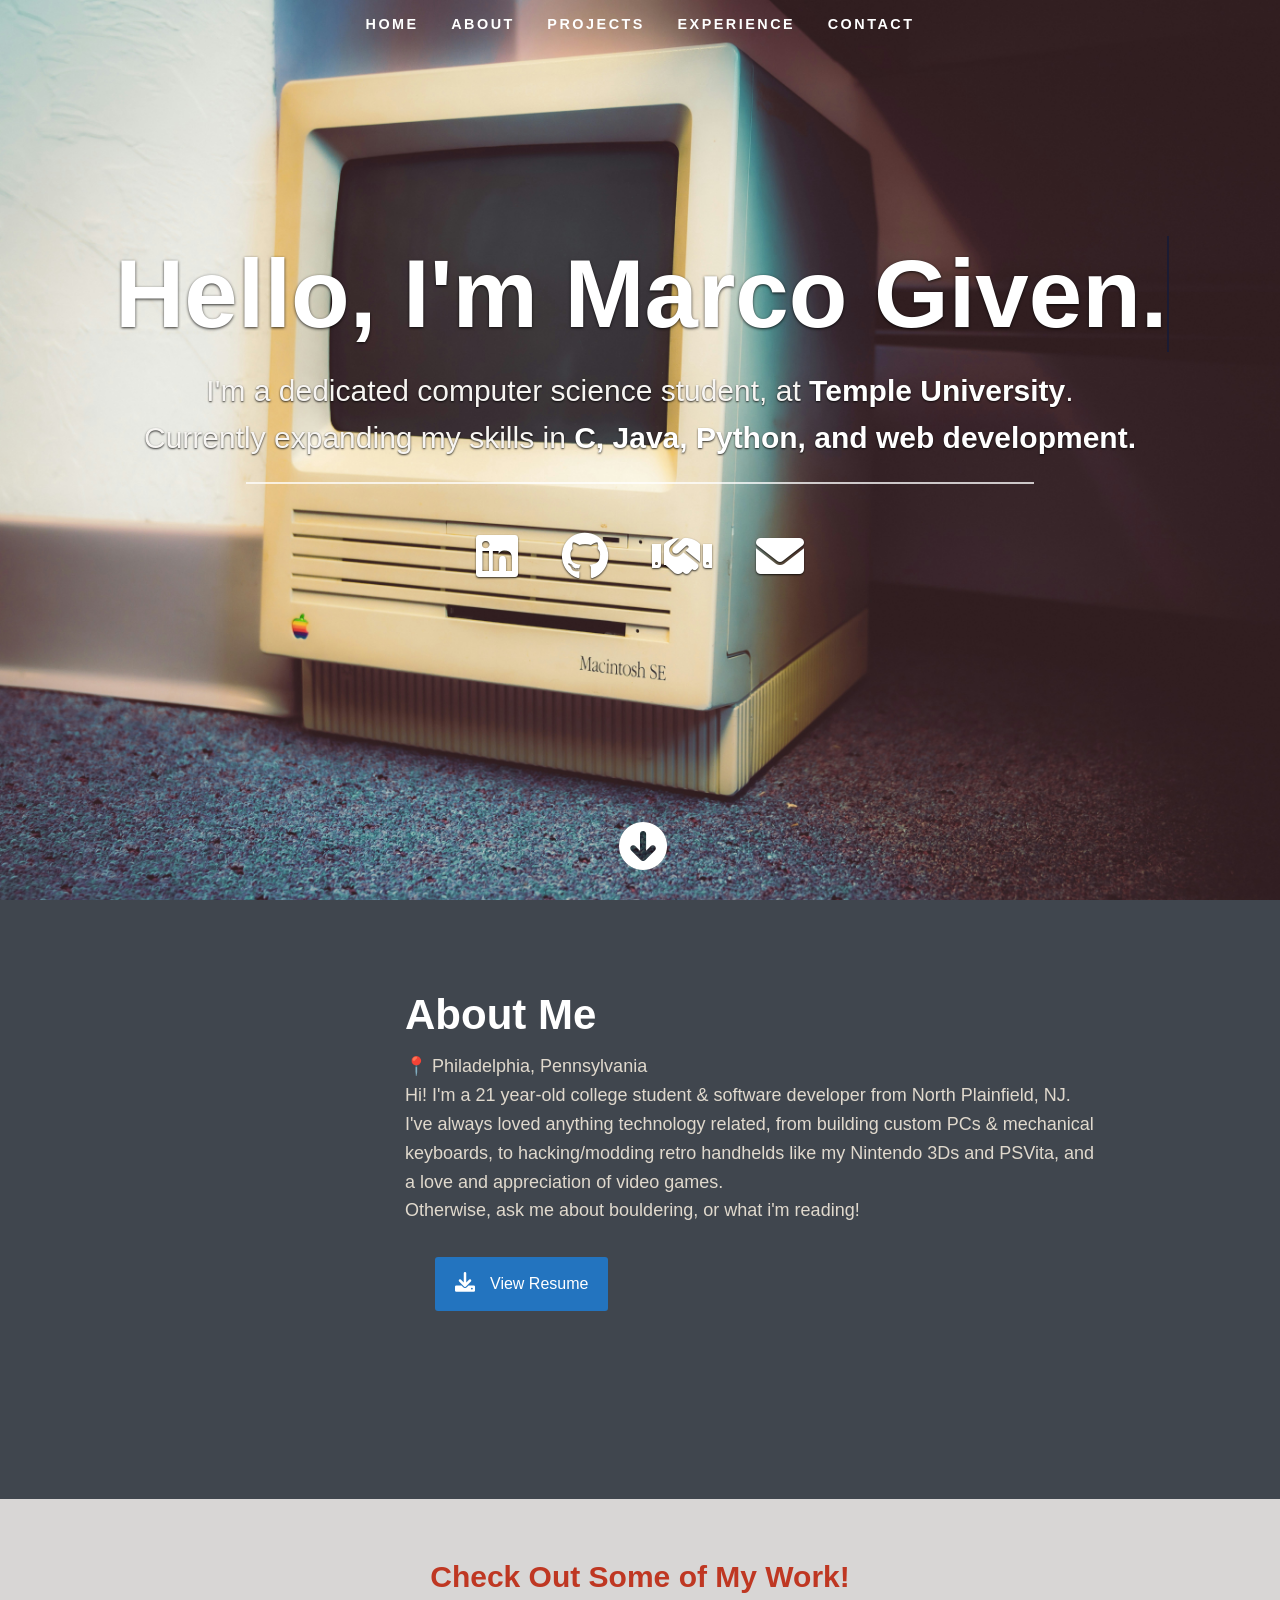
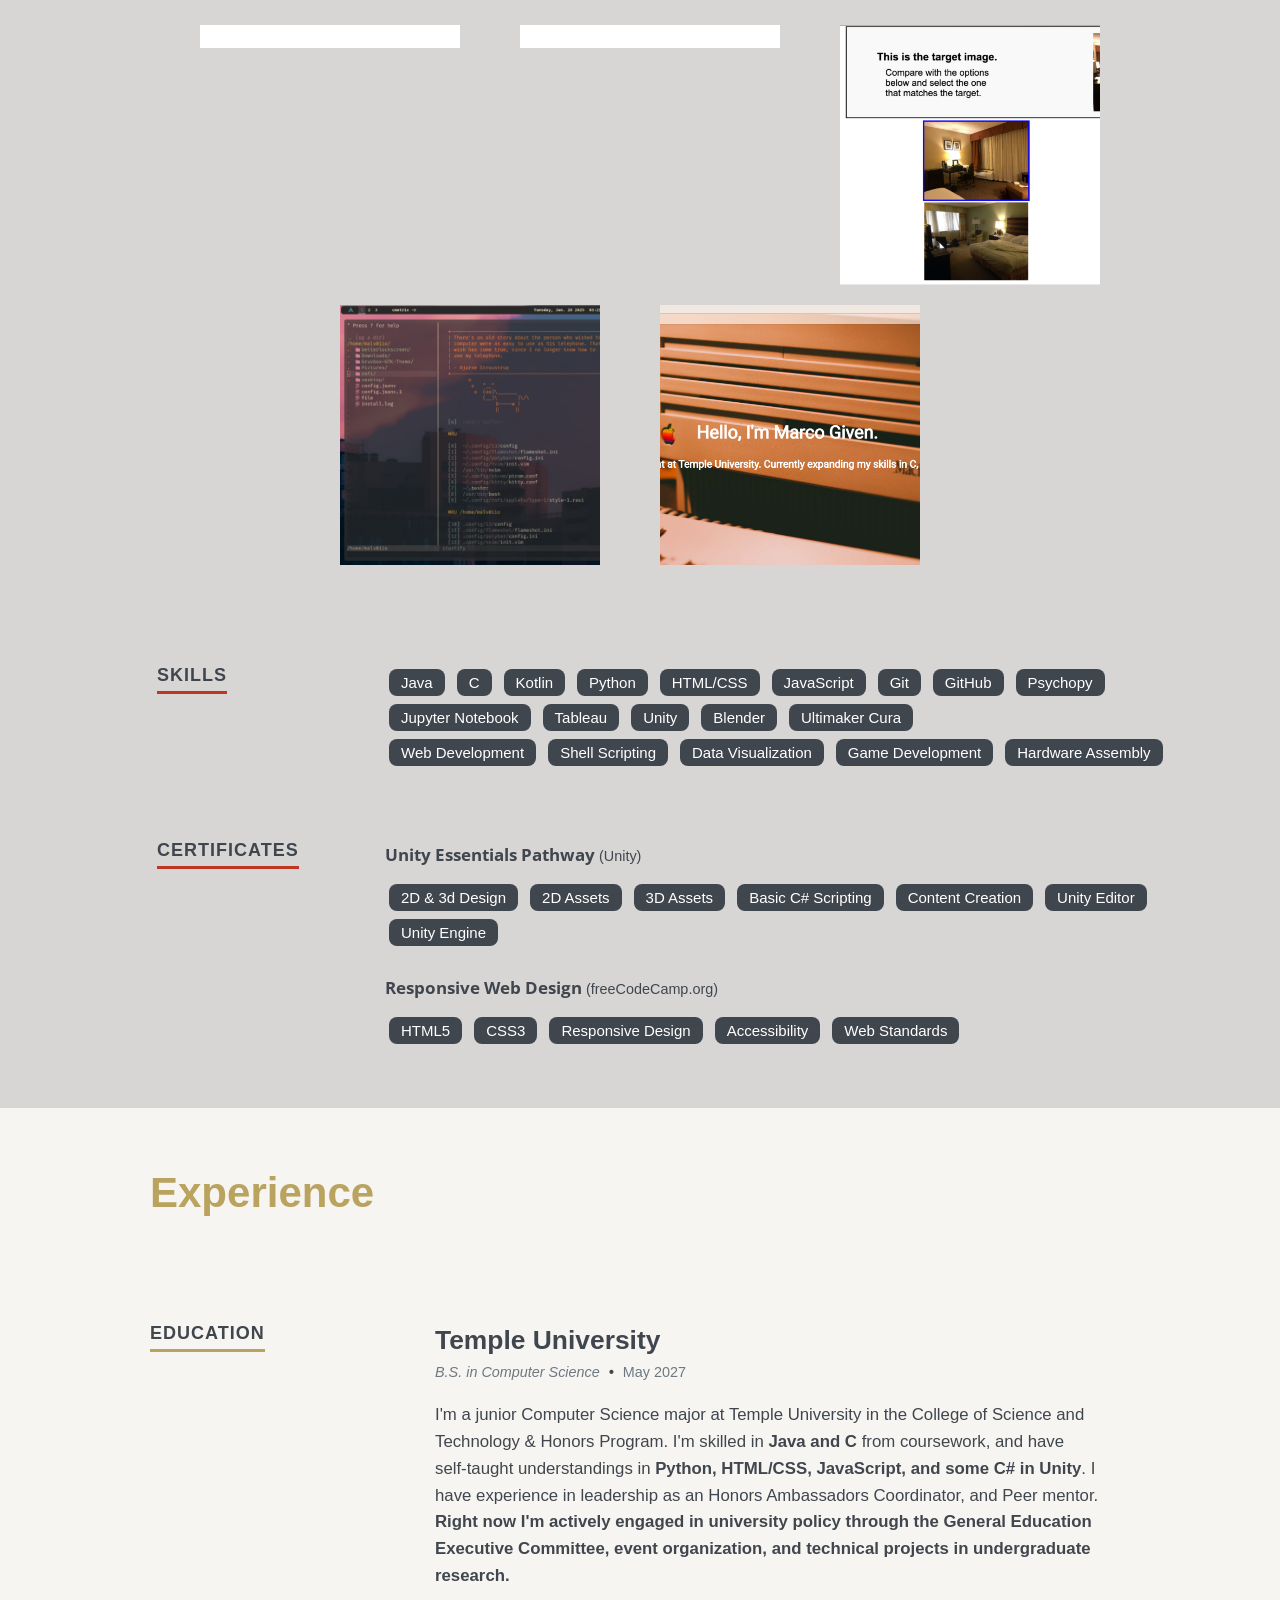
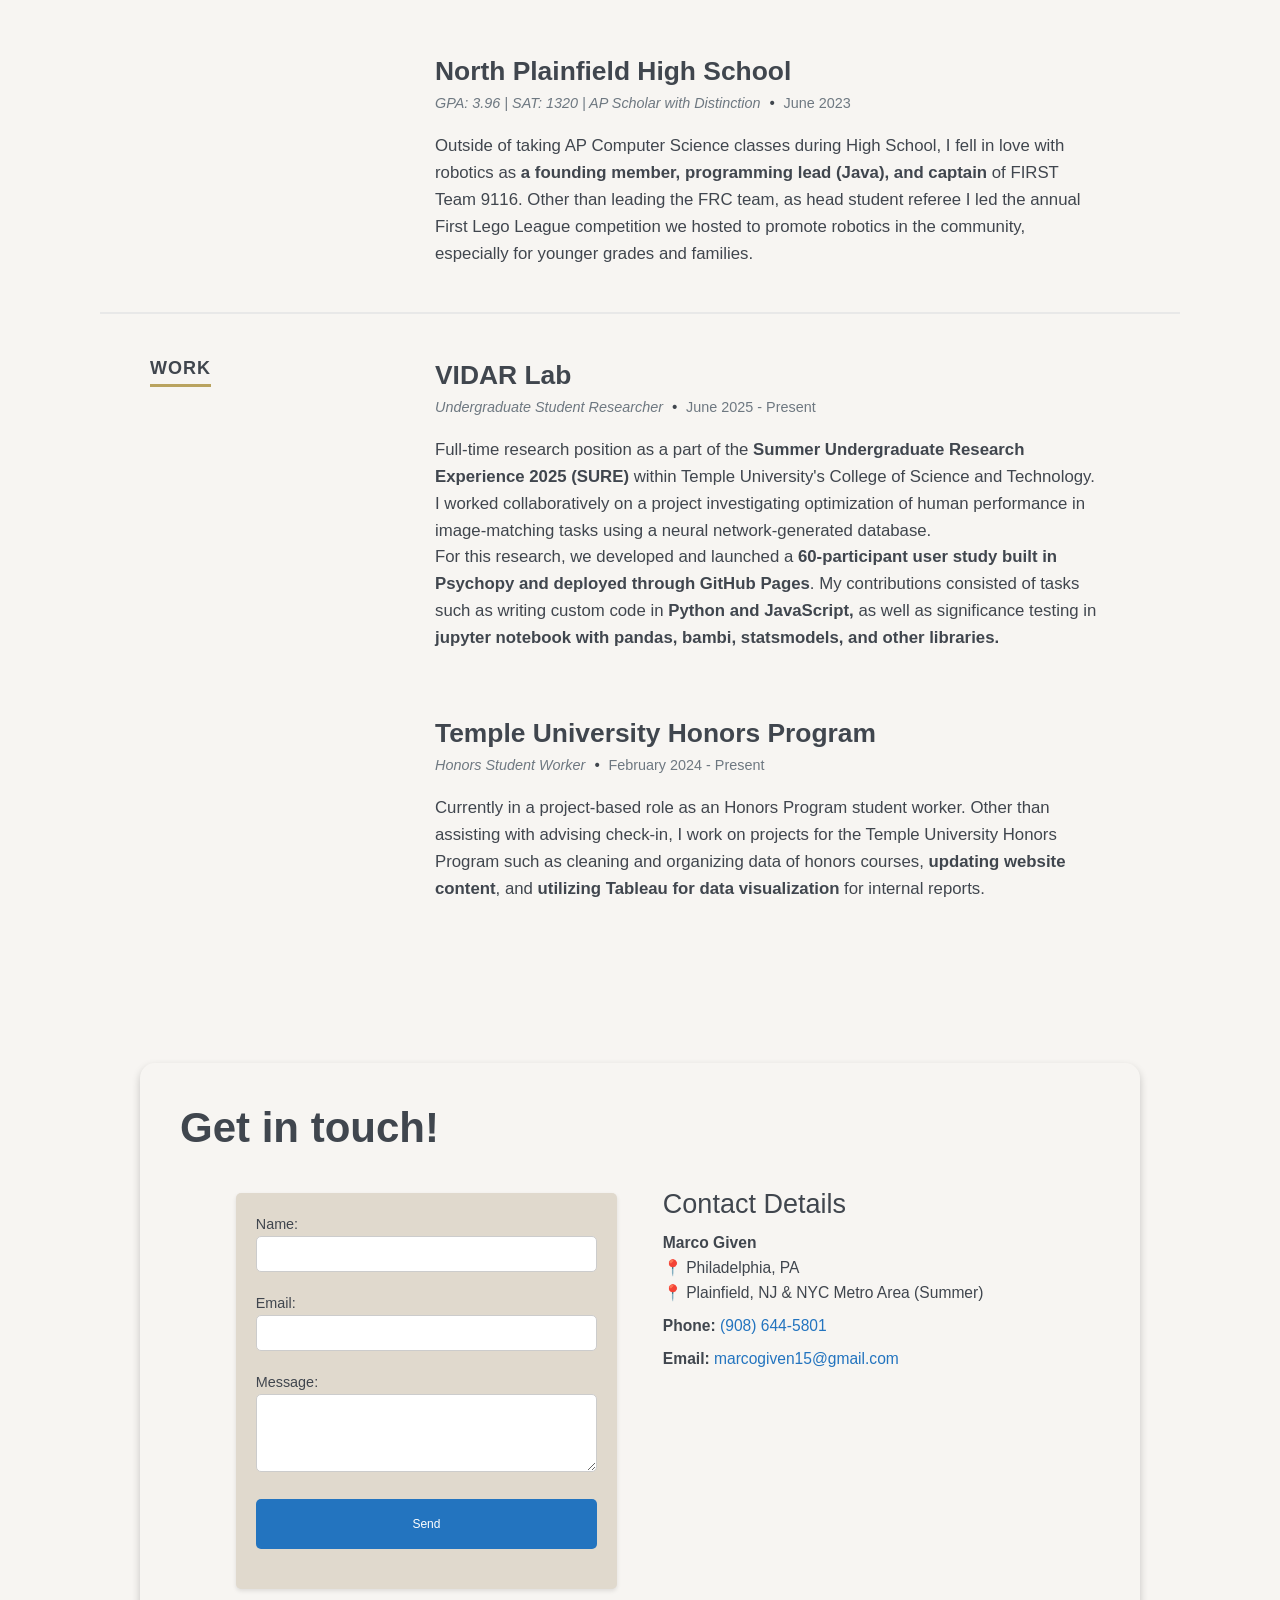
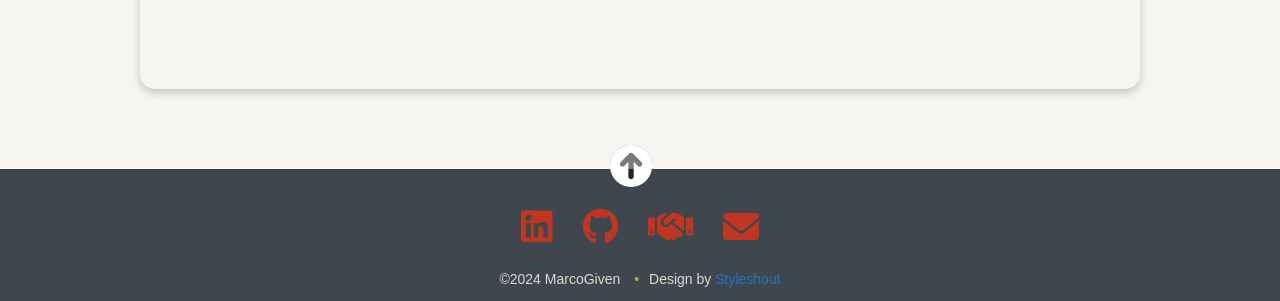
==== commit f99fc0e0: "Updated Projects" ====
--- a/index.html
+++ b/index.html
@@ -87,11 +87,94 @@
                     
                     <!-- Projects Wrapper -->
                     <div id="projects-wrapper" class="bgrid-quarters s-bgrid-thirds cf">
+                        <!-- START OF PROJECTS GRID-->
 
                         <div class="columns projects-item">
                             <div class="item-wrap">
-
                                 <a href="#modal-01" title="">
+                                    <img alt="" src="images/tcam-agent(sqrt).png">
+                                    <div class="overlay">
+                                        <div class="projects-item-meta">
+                                            <h5>TCam-Agent, Agentic Image Retrieval Interface</h5>
+                                            <p>Python/LangGraph-VIDAR Research</p>
+                                        </div>
+                                    </div>
+                                    <div class="link-icon"><i class="fa fa-plus"></i></div>
+                                </a>
+
+                            </div>
+                        </div> <!-- item end -->
+
+                        <div class="columns projects-item">
+                            <div class="item-wrap">
+                                <a href="#modal-02" title="">
+                                    <img alt="" src="images/transaction-review(sqrt).png">
+                                    <div class="overlay">
+                                        <div class="projects-item-meta">
+                                            <h5>Personal Finance Manager</h5>
+                                            <p>Python/FastAPI Web Application</p>
+                                        </div>
+                                    </div>
+                                    <div class="link-icon"><i class="fa fa-plus"></i></div>
+                                </a>
+
+                            </div>
+                        </div> <!-- item end -->
+
+                        <div class="columns projects-item">
+                            <div class="item-wrap">
+                                <a href="#modal-03" title="">
+                                    <img alt="" src="images/vidarStudy (sqrt).jpg">
+                                    <div class="overlay">
+                                        <div class="projects-item-meta">
+                                            <h5>Project Color Cue, HCI/UI Design</h5>
+                                            <p>Custom JavaScript Study-VIDAR Research</p>
+                                        </div>
+                                    </div>
+                                    <div class="link-icon"><i class="fa fa-plus"></i></div>
+                                </a>
+
+                            </div>
+                        </div> <!-- item end -->
+
+                        <div class="columns projects-item">
+                            <div class="item-wrap">
+                                <a href="#modal-04" title="">
+                                    <img alt="" src="images/linuxFileSystem (sqrt).jpg">
+                                    <div class="overlay">
+                                        <div class="projects-item-meta">
+                                            <h5>Custom Linux Rice</h5>
+                                            <p>Arch Linux Config with i3</p>
+                                        </div>
+                                    </div>
+                                    <div class="link-icon"><i class="fa fa-plus"></i></div>
+                                </a>
+
+                            </div>
+                        </div> <!-- item end -->
+
+
+                        <div class="columns projects-item">
+                            <div class="item-wrap">
+                                <a href="#modal-05" title="">
+                                    <img alt="" src="images/personalportfolio V1 (sqrt).png">
+                                    <div class="overlay">
+                                        <div class="projects-item-meta">
+                                            <h5>Personal Portfolio V1</h5>
+                                            <p>HTML5/CSS/JS Webpage</p>
+                                        </div>
+                                    </div>
+                                    <div class="link-icon"><i class="fa fa-plus"></i></div>
+                                </a>
+
+                            </div>
+                        </div> <!-- item end -->
+
+                        <!-- 
+                        <div class="columns projects-item">
+                            <div class="item-wrap">
+
+                                <a href="#modal-06" title="">
                                     <img alt="" src="images/TechDoc(Square).png">
                                     <div class="overlay">
                                         <div class="projects-item-meta">
@@ -103,57 +186,8 @@
                                 </a>
 
                             </div>
-                        </div> <!-- item end -->
-
-                        <div class="columns projects-item">
-                            <div class="item-wrap">
-                                <a href="#modal-02" title="">
-                                    <img alt="" src="images/personalportfolio V1 (sqrt).png">
-                                    <div class="overlay">
-                                        <div class="projects-item-meta">
-                                            <h5>Personal Portfolio V1</h5>
-                                            <p>HTML5/CSS/JS Webpage</p>
-                                        </div>
-                                    </div>
-                                    <div class="link-icon"><i class="fa fa-plus"></i></div>
-                                </a>
-
-                            </div>
-                        </div> <!-- item end -->
-
-                        
-
-                        <div class="columns projects-item">
-                            <div class="item-wrap">
-                                <a href="#modal-03" title="">
-                                    <img alt="" src="images/linuxFileSystem (sqrt).jpg">
-                                    <div class="overlay">
-                                        <div class="projects-item-meta">
-                                            <h5>Custom Linux Rice</h5>
-                                            <p>Arch Linux Config with i3</p>
-                                        </div>
-                                    </div>
-                                    <div class="link-icon"><i class="fa fa-plus"></i></div>
-                                </a>
-
-                            </div>
-                        </div> <!-- item end -->
-
-                        <div class="columns projects-item">
-                            <div class="item-wrap">
-                                <a href="#modal-04" title="">
-                                    <img alt="" src="images/vidarStudy (sqrt).jpg">
-                                    <div class="overlay">
-                                        <div class="projects-item-meta">
-                                            <h5>VIDAR Lab User Study</h5>
-                                            <p>Python/JS Web Based Site</p>
-                                        </div>
-                                    </div>
-                                    <div class="link-icon"><i class="fa fa-plus"></i></div>
-                                </a>
-
-                            </div>
-                        </div> <!-- item end -->
+                        </div> 
+                        -->
 
                         
 
@@ -162,6 +196,79 @@
 
                 <!-- Modal popups -->
                 <div id="modal-01" class="popup-modal mfp-hide">
+                    <img class="scale-with-grid" src="images/tcam-agent.png" alt="" />
+
+                    <div class="description-box">
+                        <h4>TCam-Agent, Agentic Image Retrieval Interface</h4>
+                        <p>Developing an AI-powered image retrieval system for identifying hotels from reference images as part of Temple University's VIDAR Lab. Integrates vision-language models, multimodal retrieval, and autonomous search workflows to identify and verify potential matches. Features a custom investigation interface and automated benchmarking to evaluate retrieval performance.</p>
+                        <span class="categories"><i class="fa fa-tag"></i>Python, AI Agents, LangGraph, Computer Vision, VLMs, FastAPI, Gradio, Git</span>
+                    </div>
+                    <div class="link-box">
+                        <a href="" target="_blank">Details</a>
+                        <a class="popup-modal-dismiss">Close</a>
+                    </div>
+                </div> <!-- modal-01 end -->
+
+                <div id="modal-02" class="popup-modal mfp-hide">
+                    <img class="scale-with-grid" src="images/transaction-review.png" alt="" />
+
+                    <div class="description-box">
+                        <h4>Personal Finance Manager</h4>
+                        <p>Python-based personal finance web application for tracking transactions amd syncing with spreadsheet to manage budgets, and visualize spending. Built with FastAPI and SQLite, featuring transaction categorization and automated financial workflows.</p>
+                        <span class="categories"><i class="fa fa-tag"></i>Python, FastAPI, SQLite, HTML/CSS, JavaScript</span>
+                    </div>
+                    <div class="link-box">
+                        <a href="https://github.com/MarcoGiven/personal-finance-automation.git" target="_blank">Details</a>
+                        <a class="popup-modal-dismiss">Close</a>
+                    </div>
+                </div> <!-- modal-02 end -->
+
+                <div id="modal-03" class="popup-modal mfp-hide">
+                    <img class="scale-with-grid" src="images/vidarStudy.png" alt="" />
+
+                    <div class="description-box">
+                        <h4>HCI/UI Design Research, Project Color Cue</h4>
+                        <p>Developed and deployed a web-based user study investigating how color versus grayscale imagery affects human accuracy, confidence, and response time in forensic hotel-image verification. Built using PsychoPy/PsychoJS, Python, and JavaScript, with participants recruited through Prolific. </p>
+                        <span class="categories"><i class="fa fa-tag"></i>Computer Vision, HCI, Python, JavaScript, PsychoJS, Research, Webdesign, Git</span>
+                    </div>
+                    <div class="link-box">
+                        <a href="https://openreview.net/forum?id=s6ZboWw801" target="_blank">Details</a>
+                        <a class="popup-modal-dismiss">Close</a>
+                    </div>
+                </div> <!-- modal-03 end -->
+
+                <div id="modal-04" class="popup-modal mfp-hide">
+                    <img class="scale-with-grid" src="images/2025-01-28_15-30.png" alt="" />
+
+                    <div class="description-box">
+                        <h4>Custom Linux Rice</h4>
+                        <p>Exploration into custom linux ricing from scratch Arch Linux download. All config/dotfiles included to replicate setup on i3 and apps/software used.</p>
+                        <span class="categories"><i class="fa fa-tag">Config, Shell, Vim, NeoVim</i></span>
+                    </div>
+                    <div class="link-box">
+                        <a href="https://github.com/MarcoGiven/Dotfiles.git" target="_blank">Details</a>
+                        <a class="popup-modal-dismiss">Close</a>
+                    </div>
+                </div> <!-- modal-04 end -->
+
+                <div id="modal-05" class="popup-modal mfp-hide">
+                    <img class="scale-with-grid" src="images/personalportfolio V1(3-2).png" alt="" />
+
+                    <div class="description-box">
+                        <h4>Personal Portfolio Webpage V1</h4>
+                        <p>Personal Portfolio of my projects and experience. Primarily HTML/CSS. Used as certification project for Responsive Web Design. Javascript from template in footer!</p>
+                        <span class="categories"><i class="fa fa-tag"></i>Webdesign, HTML,CSS</span>
+                    </div>
+                    <div class="link-box">
+                        <a href="https://github.com/MarcoGiven/Personal-Portfolio-V1" target="_blank">Details</a>
+                        <a class="popup-modal-dismiss">Close</a>
+                    </div>
+                </div> <!-- modal-02 end -->
+
+                
+
+                <!-- modal-06 
+                 <div id="modal-06" class="popup-modal mfp-hide">
                     <img class="scale-with-grid" src="images/TechDoc (3-2).png" alt="" />
 
                     <div class="description-box">
@@ -173,50 +280,8 @@
                         <a href="https://github.com/MarcoGiven/Technical-Document-Page" target="_blank">Details</a>
                         <a class="popup-modal-dismiss">Close</a>
                     </div>
-                </div> <!-- modal-01 end -->
-
-                <div id="modal-02" class="popup-modal mfp-hide">
-                    <img class="scale-with-grid" src="images/personalportfolio V1(3-2).png" alt="" />
-
-                    <div class="description-box">
-                        <h4>Personal Portfolio Webpage V1</h4>
-                        <p>Personal Portfolio of my projects and experience. Primarily HTML/CSS. Used as certification project for Responsive Web Design. Javascript from template in footer!</p>
-                        <span class="categories"><i class="fa fa-tag"></i>Webdesign, HTML,CSS</span>
-                    </div>
-                    <div class="link-box">
-                        <a href="https://github.com/MarcoGiven/Personal-Portfolio-V1" target="_blank">Details</a>
-                        <a class="popup-modal-dismiss">Close</a>
-                    </div>
-                </div> <!-- modal-02 end -->
-
-                <div id="modal-03" class="popup-modal mfp-hide">
-                    <img class="scale-with-grid" src="images/2025-01-28_15-30.png" alt="" />
-
-                    <div class="description-box">
-                        <h4>Custom Linux Rice</h4>
-                        <p>Exploration into custom linux ricing from scratch Arch Linux download. All config/dotfiles included to replicate setup on i3 and apps/software used.</p>
-                        <span class="categories"><i class="fa fa-tag">Config, Shell, Vim, NeoVim</i></span>
-                    </div>
-                    <div class="link-box">
-                        <a href="https://github.com/MarcoGiven/Dotfiles.git" target="_blank">Details</a>
-                        <a class="popup-modal-dismiss">Close</a>
-                    </div>
-                </div> <!-- modal-03 end -->
-
-                <div id="modal-04" class="popup-modal mfp-hide">
-                    <img class="scale-with-grid" src="images/vidarStudy.png" alt="" />
-
-                    <div class="description-box">
-                        <h4>VIDAR Lab User Study</h4>
-                        <p>User study built in Psychopy and deployed through github pages to 60 prolific participants. Custom code mainly in Python and JavaScript. Project for the College of Science and Technology's Summer Undergraduate Research Experience.</p>
-                        <span class="categories"><i class="fa fa-tag"></i>Webdesign, Javascript, Python, Git, Psychopy</span>
-                    </div>
-                    <div class="link-box">
-                        <a href="https://github.com/vidarlab/vidarStudyPilot" target="_blank">Details</a>
-                        <a class="popup-modal-dismiss">Close</a>
-                    </div>
-                </div> <!-- modal-04 end -->
-
+                </div> 
+                -->
 
                 
 
--- a/css/styles.css
+++ b/css/styles.css
@@ -1,450 +1,452 @@
-
-html, body, div, span, object, iframe,
-h1, h2, h3, h4, h5, h6, p, blockquote, pre,
-abbr, address, cite, code,
-del, dfn, em, img, ins, kbd, q, samp,
-small, strong, sub, sup, var,
-b, i,
-dl, dt, dd, ol, ul, li,
-fieldset, form, label, legend,
-table, caption, tbody, tfoot, thead, tr, th, td,
-article, aside, canvas, details, figcaption, figure,
-footer, header, hgroup, menu, nav, section, summary,
-time, mark, audio, video {
-    margin: 0;
-    padding: 0;
-    border: 0;
-    outline: 0;
-    font-size: 100%;
-    vertical-align: baseline;
-    background: transparent;
-}
-
-article,aside,details,figcaption,figure,
-footer,header,hgroup,menu,nav,section {
-    display: block;
-}
-
-pre {
-    white-space: pre;
-    white-space: pre-wrap;
-    word-wrap: break-word;
-}
-
-
-/* Basic */
-*,
-*:before,
-*:after {
-   -moz-box-sizing: border-box;
-   -webkit-box-sizing: border-box;
-   box-sizing: border-box;
-}
-
-html {
-    font-size: 75%; /* Adjust base size (75% = 12px) */
-    -webkit-font-smoothing: antialiased;
-}
-
-
-body {
-    font-family: var(--ff-text);
-    font-size: var(--p);
-    line-height: 1.6;
-    color: var(--text-grey);
-    background-color: var(--bg-white);
-    
-}
-
-h1, h2, h3, h4, h5, h6 {
-    font-family: var(--ff-Head);
-    color: var(--text-grey);
-    font-weight: normal;
-}
-h1 a, h2 a, h3 a, h4 a, h5 a, h6 a { 
-    font-weight: inherit; 
-}
-
-p { 
-    font-size: var(--p);
-    margin: 0 0 20px;
-}
-p img { 
-    margin: 0; 
-}
-p.lead {
-   font: 19px/36px 'opensans-light', sans-serif;
-   margin-bottom: 18px;
-}
-
-/* for 'em' and 'strong' tags, font-size and line-height should be same with
-the body tag due to rendering problems in some browsers */
-em { 
-    font: 15px/30px 'opensans-italic', sans-serif; 
-}
-strong, b { 
-    font: 15px/30px 'opensans-bold', sans-serif; 
-}
-small { 
-    font-size: var(--small);
-}
-
-hr { 
-    border: solid #E3E3E3; 
-    border-width: 1px 0 0; 
-    clear: both; 
-    margin: 11px 0 30px; 
-    height: 0; 
-}
-
-a, a:visited {
-    text-decoration: none;
-    outline: 0;
-    color: var(--main-color1);
- 
-    -webkit-transition: color .3s ease-in-out;
-    -moz-transition: color .3s ease-in-out;
-    -o-transition: color .3s ease-in-out;
-    transition: color .3s ease-in-out;
-}
-a:hover, a:focus { 
-    color: var(--main-color1); 
-}
-p a, p a:visited { 
-    line-height: inherit; 
-}
-
-
-/*  4. List  --------------------------------------------------------- */
-
-ul, ol { 
-    margin-bottom: 24px; 
-    margin-top: 12px; 
-}
-ul { 
-    list-style: none outside; 
-}
-ol { 
-    list-style: decimal; 
-}
-ol, ul.square, ul.circle, ul.disc { 
-    margin-left: 30px; 
-}
-ul.square { 
-    list-style: square outside; 
-}
-ul.circle { 
-    list-style: circle outside; 
-}
-ul.disc { 
-    list-style: disc outside; 
-}
-ul ul, ul ol,
-ol ol, ol ul { 
-    margin: 6px 0 6px 30px; 
-}
-ul ul li, ul ol li,
-ol ol li, ol ul li { 
-    margin-bottom: 6px; 
-}
-li { 
-    line-height: 18px; margin-bottom: 12px; 
-}
-ul.large li { }
-li p { }
-
-
-/*  5. Images  --------------------------------------------------------- */
-
-img {
-    max-width: 100%;
-    height: auto;
-}
-img.pull-right { 
-    margin: 12px 0px 0px 18px; 
-}
-img.pull-left { 
-    margin: 12px 18px 0px 0px; 
-}
- 
-/*  6. Buttons  --------------------------------------------------------- */
- 
-.button, .button:visited, button, input[type="submit"],
-input[type="reset"], input[type="button"] {
-    font: 16px/30px 'opensans-bold', sans-serif;
-    background: var(--main-color1);
-    display: inline-block;
-    text-decoration: none;
-    letter-spacing: 0;
-    color: #fff;
-    padding: 12px 20px;
-    margin-bottom: 18px;
-    border: none;
-    cursor: pointer;
-    height: auto;
- 
-    -webkit-transition: all .2s ease-in-out;
-    -moz-transition: all .2s ease-in-out;
-    -o-transition: all .2s ease-in-out;
-    -ms-transition: all .2s ease-in-out;
-    transition: all .2s ease-in-out;
- 
-    -moz-border-radius: 3px;
-    -webkit-border-radius: 3px;
-    -khtml-border-radius: 3px;
-    border-radius: 3px;
-}
- 
-.button:hover, button:hover, input[type="submit"]:hover,
-input[type="reset"]:hover, input[type="button"]:hover {
-    background: #3d4145;
-    color: #fff;
-}
- 
-.button:active, button:active, input[type="submit"]:active,
-input[type="reset"]:active, input[type="button"]:active {
-    background: #3d4145;
-    color: #fff;
-}
- 
-.button.full-width, button.full-width, input[type="submit"].full-width,
-input[type="reset"].full-width, input[type="button"].full-width {
-     width: 100%;
-     padding-left: 0 !important;
-     padding-right: 0 !important;
-     text-align: center;
-}
- 
-/* Fix for odd Mozilla border & padding issues */
-button::-moz-focus-inner, input::-moz-focus-inner {
-     border: 0;
-     padding: 0;
-}
-
-/* ------------------------------------------------------------------ */
-/* d. Grid
----------------------------------------------------------------------
-gutter = 40px.
-/* ------------------------------------------------------------------ */
-
-/* default
---------------------------------------------------------------- */
-.row {
-    max-width: 1080px;
-    margin: 0 auto;
-    padding: 0 20px;
-}
-/* fixed width for IE8 */
-.ie .row { width: 1000px ; }
-.narrow .row { max-width: 980px; }
-.row .row { width: auto; max-width: none; margin: 0 -20px; }
-
-/* row clearing */
-.row:before,
-.row:after {
-    content: " ";
-    display: table;
-}
-.row:after {
-    clear: both;
-}
-
-.column, .columns {
-    position: relative;
-    padding: 0 20px;
-    min-height: 1px;
-    float: left;
-}
-.column.centered, .columns.centered  {
-    float: none;
-    margin: 0 auto;
-}
-
-/* removed gutters */
-.row.collapsed > .column,
-.row.collapsed > .columns,
-.column.collapsed, .columns.collapsed  { padding: 0; }
-
-[class*="column"] + [class*="column"]:last-child { float: right; }
-[class*="column"] + [class*="column"].end { float: right; }
-
-/* column widths */
-.row .one         { width: 8.33333%; }
-.row .two         { width: 16.66667%; }
-.row .three       { width: 25%; }
-.row .four        { width: 33.33333%; }
-.row .five        { width: 41.66667%; }
-.row .six         { width: 50%; }
-.row .seven       { width: 58.33333%; }
-.row .eight       { width: 66.66667%; }
-.row .nine        { width: 75%; }
-.row .ten         { width: 83.33333%; }
-.row .eleven      { width: 91.66667%; }
-.row .twelve      { width: 100%; }
-
-/* Offsets */
-.row .offset-1    { margin-left: 8.33333%; }
-.row .offset-2    { margin-left: 16.66667%; }
-.row .offset-3    { margin-left: 25%; }
-.row .offset-4    { margin-left: 33.33333%; }
-.row .offset-5    { margin-left: 41.66667%; }
-.row .offset-6    { margin-left: 50%; }
-.row .offset-7    { margin-left: 58.33333%; }
-.row .offset-8    { margin-left: 66.66667%; }
-.row .offset-9    { margin-left: 75%; }
-.row .offset-10   { margin-left: 83.33333%; }
-.row .offset-11   { margin-left: 91.66667%; }
-
-/* Push/Pull */
-.row .push-1      { left: 8.33333%; }
-.row .pull-1      { right: 8.33333%; }
-.row .push-2      { left: 16.66667%; 	}
-.row .pull-2      { right: 16.66667%; }
-.row .push-3      { left: 25%; }
-.row .pull-3      { right: 25%;	}
-.row .push-4      { left: 33.33333%; }
-.row .pull-4      { right: 33.33333%; }
-.row .push-5      { left: 41.66667%; }
-.row .pull-5      { right: 41.66667%; }
-.row .push-6      { left: 50%; }
-.row .pull-6      { right: 50%; }
-.row .push-7      { left: 58.33333%; }
-.row .pull-7      { right: 58.33333%; }
-.row .push-8      { left: 66.66667%; 	}
-.row .pull-8      { right: 66.66667%; }
-.row .push-9      { left: 75%; }
-.row .pull-9      { right: 75%; }
-.row .push-10     { left: 83.33333%; }
-.row .pull-10     { right: 83.33333%; }
-.row .push-11     { left: 91.66667%; }
-.row .pull-11     { right: 91.66667%; }
-
-/* block grids
---------------------------------------------------------------------- */
-.bgrid-sixths [class*="column"]   { width: 16.66667%; }
-.bgrid-quarters [class*="column"] { width: 25%; }
-.bgrid-thirds [class*="column"]   { width: 33.33333%; }
-.bgrid-halves [class*="column"]   { width: 50%; }
-
-[class*="bgrid"] [class*="column"] + [class*="column"]:last-child { float: left; }
-
-/* Left clearing for block grid columns - columns that changes width in
-different screen sizes. Allows columns with different heights to align
-properly.
---------------------------------------------------------------------- */
-.first { clear: left; }   /* first column in default screen */
-.s-first { clear: none; } /* first column in smaller screens */
-
-/* smaller screens
---------------------------------------------------------------- */
-@media only screen and (max-width: 900px) {
-
-/* block grids on small screens */
-.s-bgrid-sixths [class*="column"]   { width: 16.66667%; }
-.s-bgrid-quarters [class*="column"] { width: 25%; }
-.s-bgrid-thirds [class*="column"]   { width: 33.33333%; }
-.s-bgrid-halves [class*="column"]   { width: 50%; }
-
-/* block grids left clearing */
-.first { clear: none; }
-.s-first { clear: left; }
-
-}
-
-/* mobile wide/smaller tablets
---------------------------------------------------------------- */
-@media only screen and (max-width: 767px) {
-
-.row {
-    width: 460px;
-    margin: 0 auto;
-    padding: 0;
-    }
-.column, .columns {
-    width: auto !important;
-    float: none;
-    margin-left: 0;
-    margin-right: 0;
-    padding: 0 30px;
-}
-.row .row { width: auto; max-width: none; margin: 0 -30px; }
-
-[class*="column"] + [class*="column"]:last-child { float: none; }
-[class*="bgrid"] [class*="column"] + [class*="column"]:last-child { float: none; }
-
-/* Offsets */
-.row .offset-1    { margin-left: 0%; }
-.row .offset-2    { margin-left: 0%; }
-.row .offset-3    { margin-left: 0%; }
-.row .offset-4    { margin-left: 0%; }
-.row .offset-5    { margin-left: 0%; }
-.row .offset-6    { margin-left: 0%; }
-.row .offset-7    { margin-left: 0%; }
-.row .offset-8    { margin-left: 0%; }
-.row .offset-9    { margin-left: 0%; }
-.row .offset-10   { margin-left: 0%; }
-.row .offset-11   { margin-left: 0%; }
-}
-
-/* mobile narrow
---------------------------------------------------------------- */
-@media only screen and (max-width: 460px) {
-
-.row { width: auto; }
-
-}
-
-/* larger screens
---------------------------------------------------------------- */
-@media screen and (min-width: 1200px) {
-
-.wide .row { max-width: 1180px; }
-
-}
-
-/* ------------------------------------------------------------------ */
-/* e. Others
-/* ------------------------------------------------------------------ */
-
-/*  1. Clearing
-    (http://nicolasgallagher.com/micro-clearfix-hack/
---------------------------------------------------------------------- */
-
-.cf:before,
-.cf:after {
-    content: " ";
-    display: table;
-}
-.cf:after {
-    clear: both;
-}
-
-/*  2. Misc -------------------------------------------------------- */
-
-.remove-bottom { margin-bottom: 0 !important; }
-.half-bottom { margin-bottom: 12px !important; }
-.add-bottom { margin-bottom: 24px !important; }
-.no-border { border: none; }
-
-.text-center  { text-align: center !important; }
-.text-left    { text-align: left !important; }
-.text-right   { text-align: right !important; }
-.pull-left    { float: left !important; }
-.pull-right   { float: right !important; }
-.align-center {
-    margin-left: auto !important;
-    margin-right: auto !important;
-    text-align: center !important;
-}
-
-@media only screen and (max-width: 900px) {
-    .projects-item {
-        flex: 1 1 calc(50% - 40px); /* Adjust for smaller screens */
-    }
-}
-
-@media only screen and (max-width: 600px) {
-    .projects-item {
-        flex: 1 1 calc(100% - 40px); /* Adjust for mobile screens */
-    }
-}
+
+html, body, div, span, object, iframe,
+h1, h2, h3, h4, h5, h6, p, blockquote, pre,
+abbr, address, cite, code,
+del, dfn, em, img, ins, kbd, q, samp,
+small, strong, sub, sup, var,
+b, i,
+dl, dt, dd, ol, ul, li,
+fieldset, form, label, legend,
+table, caption, tbody, tfoot, thead, tr, th, td,
+article, aside, canvas, details, figcaption, figure,
+footer, header, hgroup, menu, nav, section, summary,
+time, mark, audio, video {
+    margin: 0;
+    padding: 0;
+    border: 0;
+    outline: 0;
+    font-size: 100%;
+    vertical-align: baseline;
+    background: transparent;
+}
+
+article,aside,details,figcaption,figure,
+footer,header,hgroup,menu,nav,section {
+    display: block;
+}
+
+pre {
+    white-space: pre;
+    white-space: pre-wrap;
+    word-wrap: break-word;
+}
+
+
+/* Basic */
+*,
+*:before,
+*:after {
+   -moz-box-sizing: border-box;
+   -webkit-box-sizing: border-box;
+   box-sizing: border-box;
+}
+
+html {
+    font-size: 75%; /* Adjust base size (75% = 12px) */
+    -webkit-font-smoothing: antialiased;
+}
+
+
+body {
+    font-family: var(--ff-text);
+    font-size: var(--p);
+    line-height: 1.6;
+    color: var(--text-grey);
+    background-color: var(--bg-white);
+    
+}
+
+h1, h2, h3, h4, h5, h6 {
+    font-family: var(--ff-Head);
+    color: var(--text-grey);
+    font-weight: normal;
+}
+h1 a, h2 a, h3 a, h4 a, h5 a, h6 a { 
+    font-weight: inherit; 
+}
+
+p { 
+    font-size: var(--p);
+    margin: 0 0 20px;
+}
+p img { 
+    margin: 0; 
+}
+p.lead {
+   font: 19px/36px 'opensans-light', sans-serif;
+   margin-bottom: 18px;
+}
+
+/* for 'em' and 'strong' tags, font-size and line-height should be same with
+the body tag due to rendering problems in some browsers */
+em { 
+    font: 15px/30px 'opensans-italic', sans-serif; 
+}
+strong, b { 
+    font: 15px/30px 'opensans-bold', sans-serif; 
+}
+small { 
+    font-size: var(--small);
+}
+
+hr { 
+    border: solid #E3E3E3; 
+    border-width: 1px 0 0; 
+    clear: both; 
+    margin: 11px 0 30px; 
+    height: 0; 
+}
+
+a, a:visited {
+    text-decoration: none;
+    outline: 0;
+    color: var(--main-color1);
+ 
+    -webkit-transition: color .3s ease-in-out;
+    -moz-transition: color .3s ease-in-out;
+    -o-transition: color .3s ease-in-out;
+    transition: color .3s ease-in-out;
+}
+a:hover, a:focus { 
+    color: var(--main-color1); 
+}
+p a, p a:visited { 
+    line-height: inherit; 
+}
+
+
+/*  4. List  --------------------------------------------------------- */
+
+ul, ol { 
+    margin-bottom: 24px; 
+    margin-top: 12px; 
+}
+ul { 
+    list-style: none outside; 
+}
+ol { 
+    list-style: decimal; 
+}
+ol, ul.square, ul.circle, ul.disc { 
+    margin-left: 30px; 
+}
+ul.square { 
+    list-style: square outside; 
+}
+ul.circle { 
+    list-style: circle outside; 
+}
+ul.disc { 
+    list-style: disc outside; 
+}
+ul ul, ul ol,
+ol ol, ol ul { 
+    margin: 6px 0 6px 30px; 
+}
+ul ul li, ul ol li,
+ol ol li, ol ul li { 
+    margin-bottom: 6px; 
+}
+li { 
+    line-height: 18px; margin-bottom: 12px; 
+}
+ul.large li { }
+li p { }
+
+
+/*  5. Images  --------------------------------------------------------- */
+
+img {
+    max-width: 100%;
+    height: auto;
+}
+img.pull-right { 
+    margin: 12px 0px 0px 18px; 
+}
+img.pull-left { 
+    margin: 12px 18px 0px 0px; 
+}
+ 
+/*  6. Buttons  --------------------------------------------------------- */
+ 
+.button, .button:visited, button, input[type="submit"],
+input[type="reset"], input[type="button"] {
+    font: 16px/30px 'opensans-bold', sans-serif;
+    background: var(--main-color1);
+    display: inline-block;
+    text-decoration: none;
+    letter-spacing: 0;
+    color: #fff;
+    padding: 12px 20px;
+    margin-bottom: 18px;
+    border: none;
+    cursor: pointer;
+    height: auto;
+ 
+    -webkit-transition: all .2s ease-in-out;
+    -moz-transition: all .2s ease-in-out;
+    -o-transition: all .2s ease-in-out;
+    -ms-transition: all .2s ease-in-out;
+    transition: all .2s ease-in-out;
+ 
+    -moz-border-radius: 3px;
+    -webkit-border-radius: 3px;
+    -khtml-border-radius: 3px;
+    border-radius: 3px;
+}
+ 
+.button:hover, button:hover, input[type="submit"]:hover,
+input[type="reset"]:hover, input[type="button"]:hover {
+    background: #3d4145;
+    color: #fff;
+}
+ 
+.button:active, button:active, input[type="submit"]:active,
+input[type="reset"]:active, input[type="button"]:active {
+    background: #3d4145;
+    color: #fff;
+}
+ 
+.button.full-width, button.full-width, input[type="submit"].full-width,
+input[type="reset"].full-width, input[type="button"].full-width {
+     width: 100%;
+     padding-left: 0 !important;
+     padding-right: 0 !important;
+     text-align: center;
+}
+ 
+/* Fix for odd Mozilla border & padding issues */
+button::-moz-focus-inner, input::-moz-focus-inner {
+     border: 0;
+     padding: 0;
+}
+
+/* ------------------------------------------------------------------ */
+/* d. Grid
+---------------------------------------------------------------------
+gutter = 40px.
+/* ------------------------------------------------------------------ */
+
+/* default
+--------------------------------------------------------------- */
+.row {
+    max-width: 1080px;
+    margin: 0 auto;
+    padding: 0 20px;
+}
+/* fixed width for IE8 */
+.ie .row { width: 1000px ; }
+.narrow .row { max-width: 980px; }
+.row .row { width: auto; max-width: none; margin: 0 -20px; }
+
+/* row clearing */
+.row:before,
+.row:after {
+    content: " ";
+    display: table;
+}
+.row:after {
+    clear: both;
+}
+
+.column, .columns {
+    position: relative;
+    padding: 0 20px;
+    min-height: 1px;
+    float: left;
+}
+.column.centered, .columns.centered  {
+    float: none;
+    margin: 0 auto;
+}
+
+/* removed gutters */
+.row.collapsed > .column,
+.row.collapsed > .columns,
+.column.collapsed, .columns.collapsed  { padding: 0; }
+
+[class*="column"] + [class*="column"]:last-child { float: right; }
+[class*="column"] + [class*="column"].end { float: right; }
+
+/* column widths */
+.row .one         { width: 8.33333%; }
+.row .two         { width: 16.66667%; }
+.row .three       { width: 25%; }
+.row .four        { width: 33.33333%; }
+.row .five        { width: 41.66667%; }
+.row .six         { width: 50%; }
+.row .seven       { width: 58.33333%; }
+.row .eight       { width: 66.66667%; }
+.row .nine        { width: 75%; }
+.row .ten         { width: 83.33333%; }
+.row .eleven      { width: 91.66667%; }
+.row .twelve      { width: 100%; }
+
+/* Offsets */
+.row .offset-1    { margin-left: 8.33333%; }
+.row .offset-2    { margin-left: 16.66667%; }
+.row .offset-3    { margin-left: 25%; }
+.row .offset-4    { margin-left: 33.33333%; }
+.row .offset-5    { margin-left: 41.66667%; }
+.row .offset-6    { margin-left: 50%; }
+.row .offset-7    { margin-left: 58.33333%; }
+.row .offset-8    { margin-left: 66.66667%; }
+.row .offset-9    { margin-left: 75%; }
+.row .offset-10   { margin-left: 83.33333%; }
+.row .offset-11   { margin-left: 91.66667%; }
+
+/* Push/Pull */
+.row .push-1      { left: 8.33333%; }
+.row .pull-1      { right: 8.33333%; }
+.row .push-2      { left: 16.66667%; 	}
+.row .pull-2      { right: 16.66667%; }
+.row .push-3      { left: 25%; }
+.row .pull-3      { right: 25%;	}
+.row .push-4      { left: 33.33333%; }
+.row .pull-4      { right: 33.33333%; }
+.row .push-5      { left: 41.66667%; }
+.row .pull-5      { right: 41.66667%; }
+.row .push-6      { left: 50%; }
+.row .pull-6      { right: 50%; }
+.row .push-7      { left: 58.33333%; }
+.row .pull-7      { right: 58.33333%; }
+.row .push-8      { left: 66.66667%; 	}
+.row .pull-8      { right: 66.66667%; }
+.row .push-9      { left: 75%; }
+.row .pull-9      { right: 75%; }
+.row .push-10     { left: 83.33333%; }
+.row .pull-10     { right: 83.33333%; }
+.row .push-11     { left: 91.66667%; }
+.row .pull-11     { right: 91.66667%; }
+
+/* block grids
+--------------------------------------------------------------------- */
+.bgrid-sixths [class*="column"]   { width: 16.66667%; }
+.bgrid-quarters [class*="column"] { width: 25%; }
+.bgrid-thirds [class*="column"]   { width: 33.33333%; }
+.bgrid-halves [class*="column"]   { width: 50%; }
+
+[class*="bgrid"] [class*="column"] + [class*="column"]:last-child { float: left; }
+
+/* Left clearing for block grid columns - columns that changes width in
+different screen sizes. Allows columns with different heights to align
+properly.
+--------------------------------------------------------------------- */
+.first { clear: left; }   /* first column in default screen */
+.s-first { clear: none; } /* first column in smaller screens */
+
+/* smaller screens
+--------------------------------------------------------------- */
+@media only screen and (max-width: 900px) {
+
+/* block grids on small screens */
+.s-bgrid-sixths [class*="column"]   { width: 16.66667%; }
+.s-bgrid-quarters [class*="column"] { width: 25%; }
+.s-bgrid-thirds [class*="column"]   { width: 33.33333%; }
+.s-bgrid-halves [class*="column"]   { width: 50%; }
+
+/* block grids left clearing */
+.first { clear: none; }
+.s-first { clear: left; }
+
+}
+
+/* mobile wide/smaller tablets
+--------------------------------------------------------------- */
+@media only screen and (max-width: 767px) {
+
+.row {
+    width: 460px;
+    margin: 0 auto;
+    padding: 0;
+    }
+.column, .columns {
+    width: auto !important;
+    float: none;
+    margin-left: 0;
+    margin-right: 0;
+    padding: 0 30px;
+}
+.row .row { width: auto; max-width: none; margin: 0 -30px; }
+
+[class*="column"] + [class*="column"]:last-child { float: none; }
+[class*="bgrid"] [class*="column"] + [class*="column"]:last-child { float: none; }
+
+/* Offsets */
+.row .offset-1    { margin-left: 0%; }
+.row .offset-2    { margin-left: 0%; }
+.row .offset-3    { margin-left: 0%; }
+.row .offset-4    { margin-left: 0%; }
+.row .offset-5    { margin-left: 0%; }
+.row .offset-6    { margin-left: 0%; }
+.row .offset-7    { margin-left: 0%; }
+.row .offset-8    { margin-left: 0%; }
+.row .offset-9    { margin-left: 0%; }
+.row .offset-10   { margin-left: 0%; }
+.row .offset-11   { margin-left: 0%; }
+}
+
+/* mobile narrow
+--------------------------------------------------------------- */
+@media only screen and (max-width: 460px) {
+
+.row { width: auto; }
+
+}
+
+/* larger screens
+--------------------------------------------------------------- */
+@media screen and (min-width: 1200px) {
+
+.wide .row { max-width: 1180px; }
+
+}
+
+/* ------------------------------------------------------------------ */
+/* e. Others
+/* ------------------------------------------------------------------ */
+
+/*  1. Clearing
+    (http://nicolasgallagher.com/micro-clearfix-hack/
+--------------------------------------------------------------------- */
+
+.cf:before,
+.cf:after {
+    content: " ";
+    display: table;
+}
+.cf:after {
+    clear: both;
+}
+
+/*  2. Misc -------------------------------------------------------- */
+
+.remove-bottom { margin-bottom: 0 !important; }
+.half-bottom { margin-bottom: 12px !important; }
+.add-bottom { margin-bottom: 24px !important; }
+.no-border { border: none; }
+
+.text-center  { text-align: center !important; }
+.text-left    { text-align: left !important; }
+.text-right   { text-align: right !important; }
+.pull-left    { float: left !important; }
+.pull-right   { float: right !important; }
+.align-center {
+    margin-left: auto !important;
+    margin-right: auto !important;
+    text-align: center !important;
+}
+
+@media only screen and (max-width: 900px) {
+    .projects-item {
+        flex: 1 1 calc(50% - 40px); /* Adjust for smaller screens */
+    }
+}
+
+@media only screen and (max-width: 600px) {
+    .projects-item {
+        flex: 1 1 calc(100% - 40px); /* Adjust for mobile screens */
+    }
+}
+
+
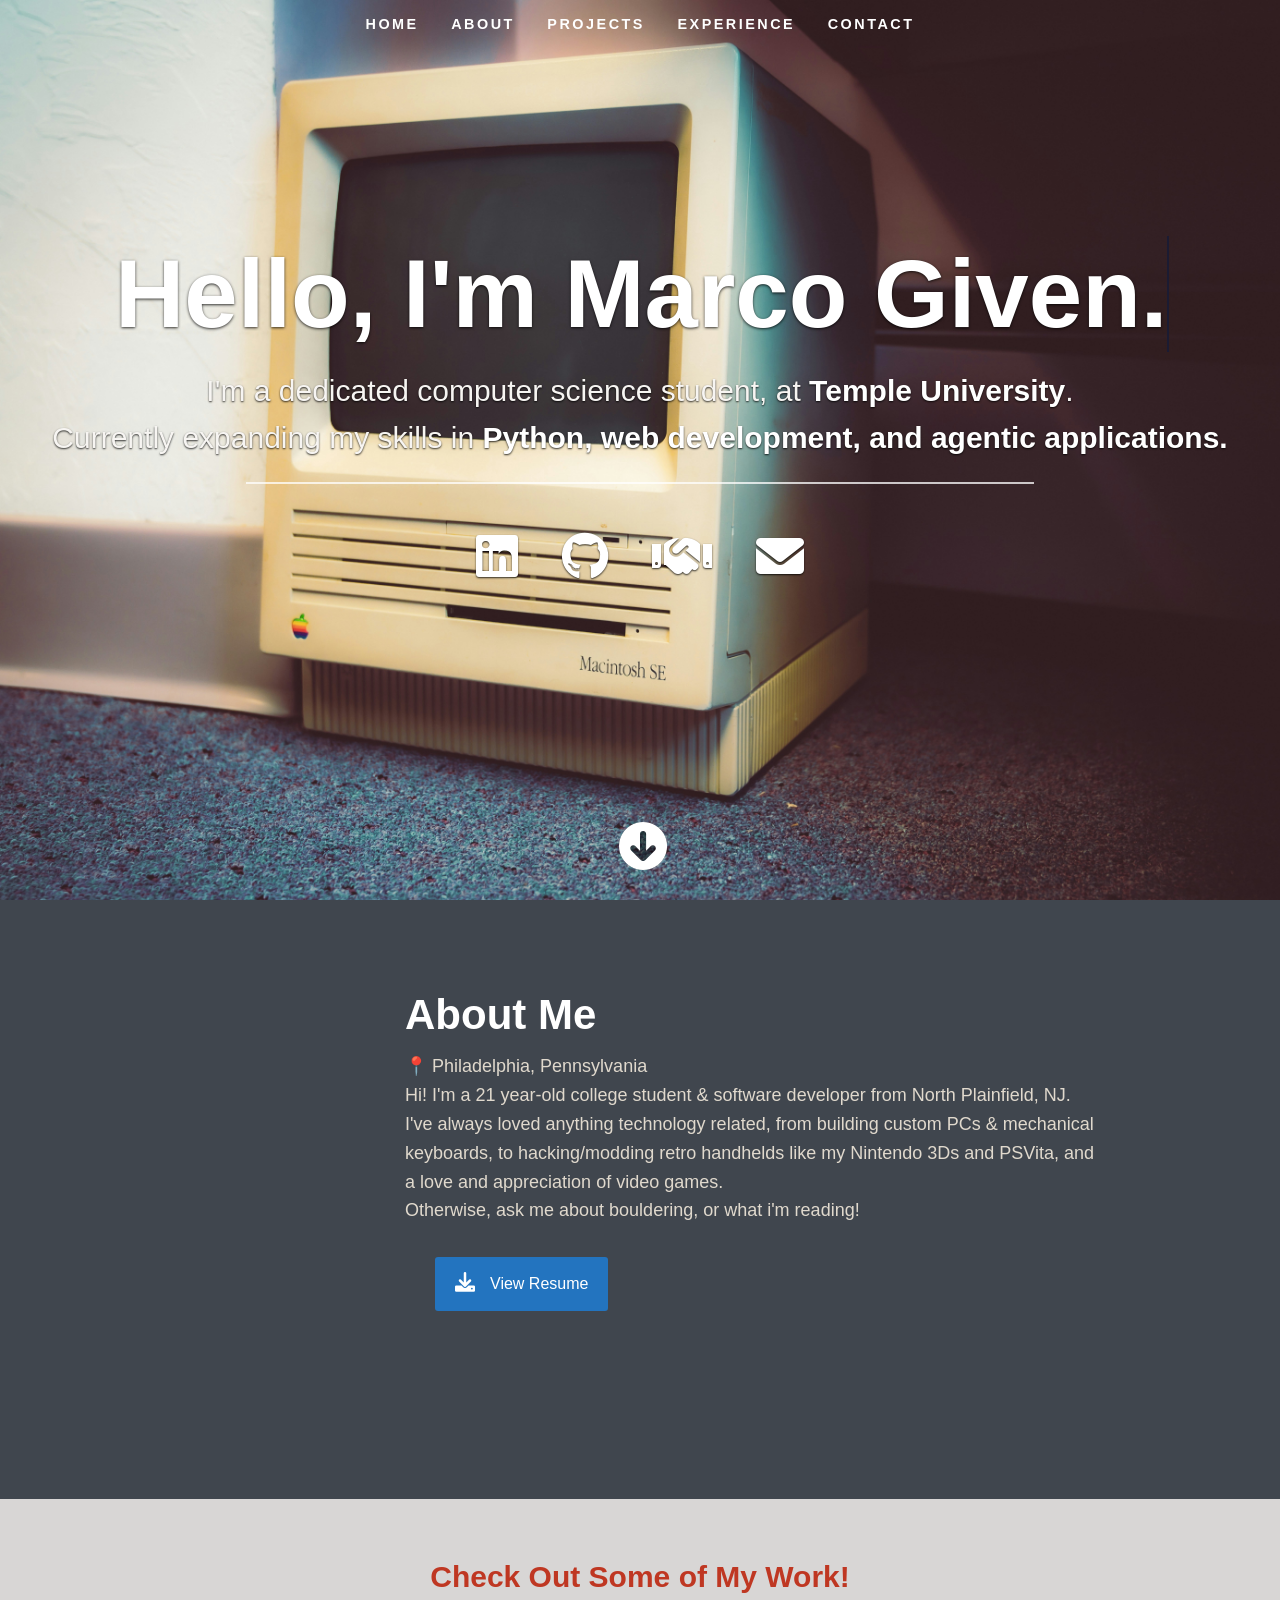
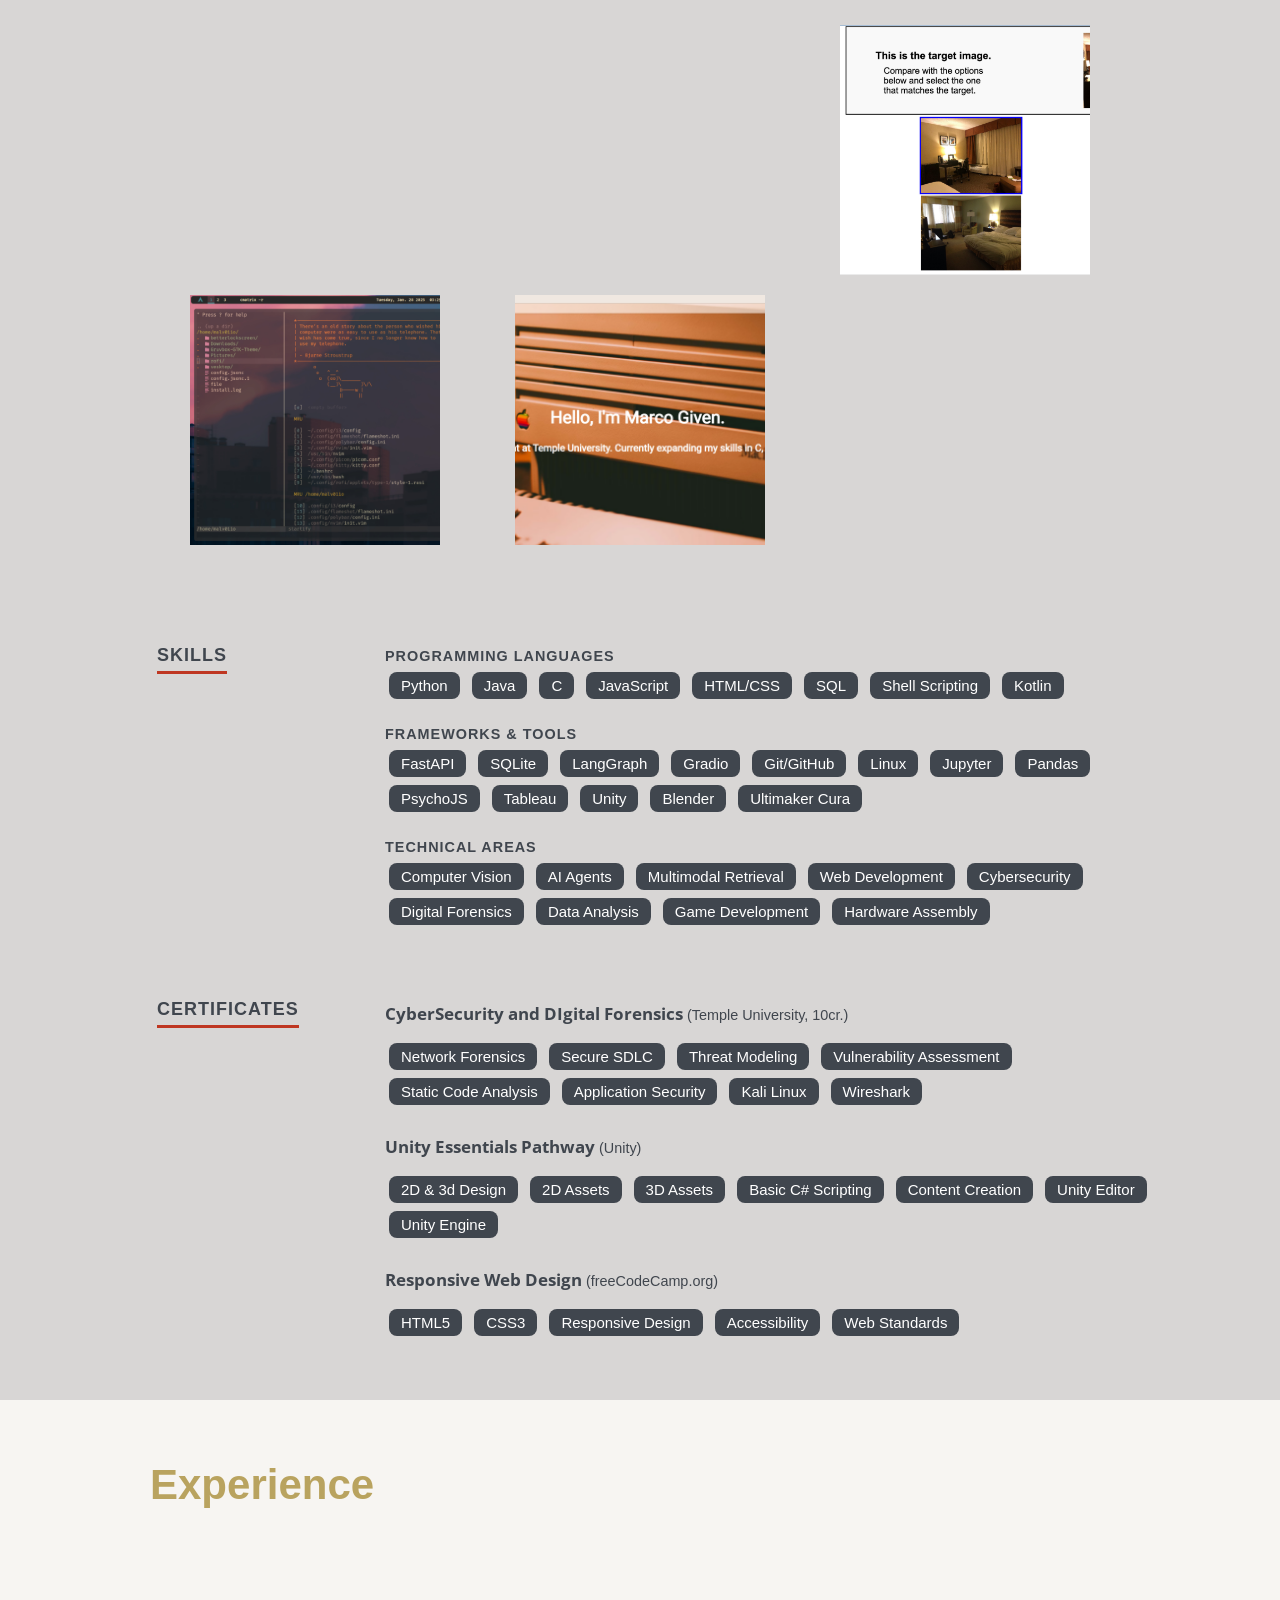
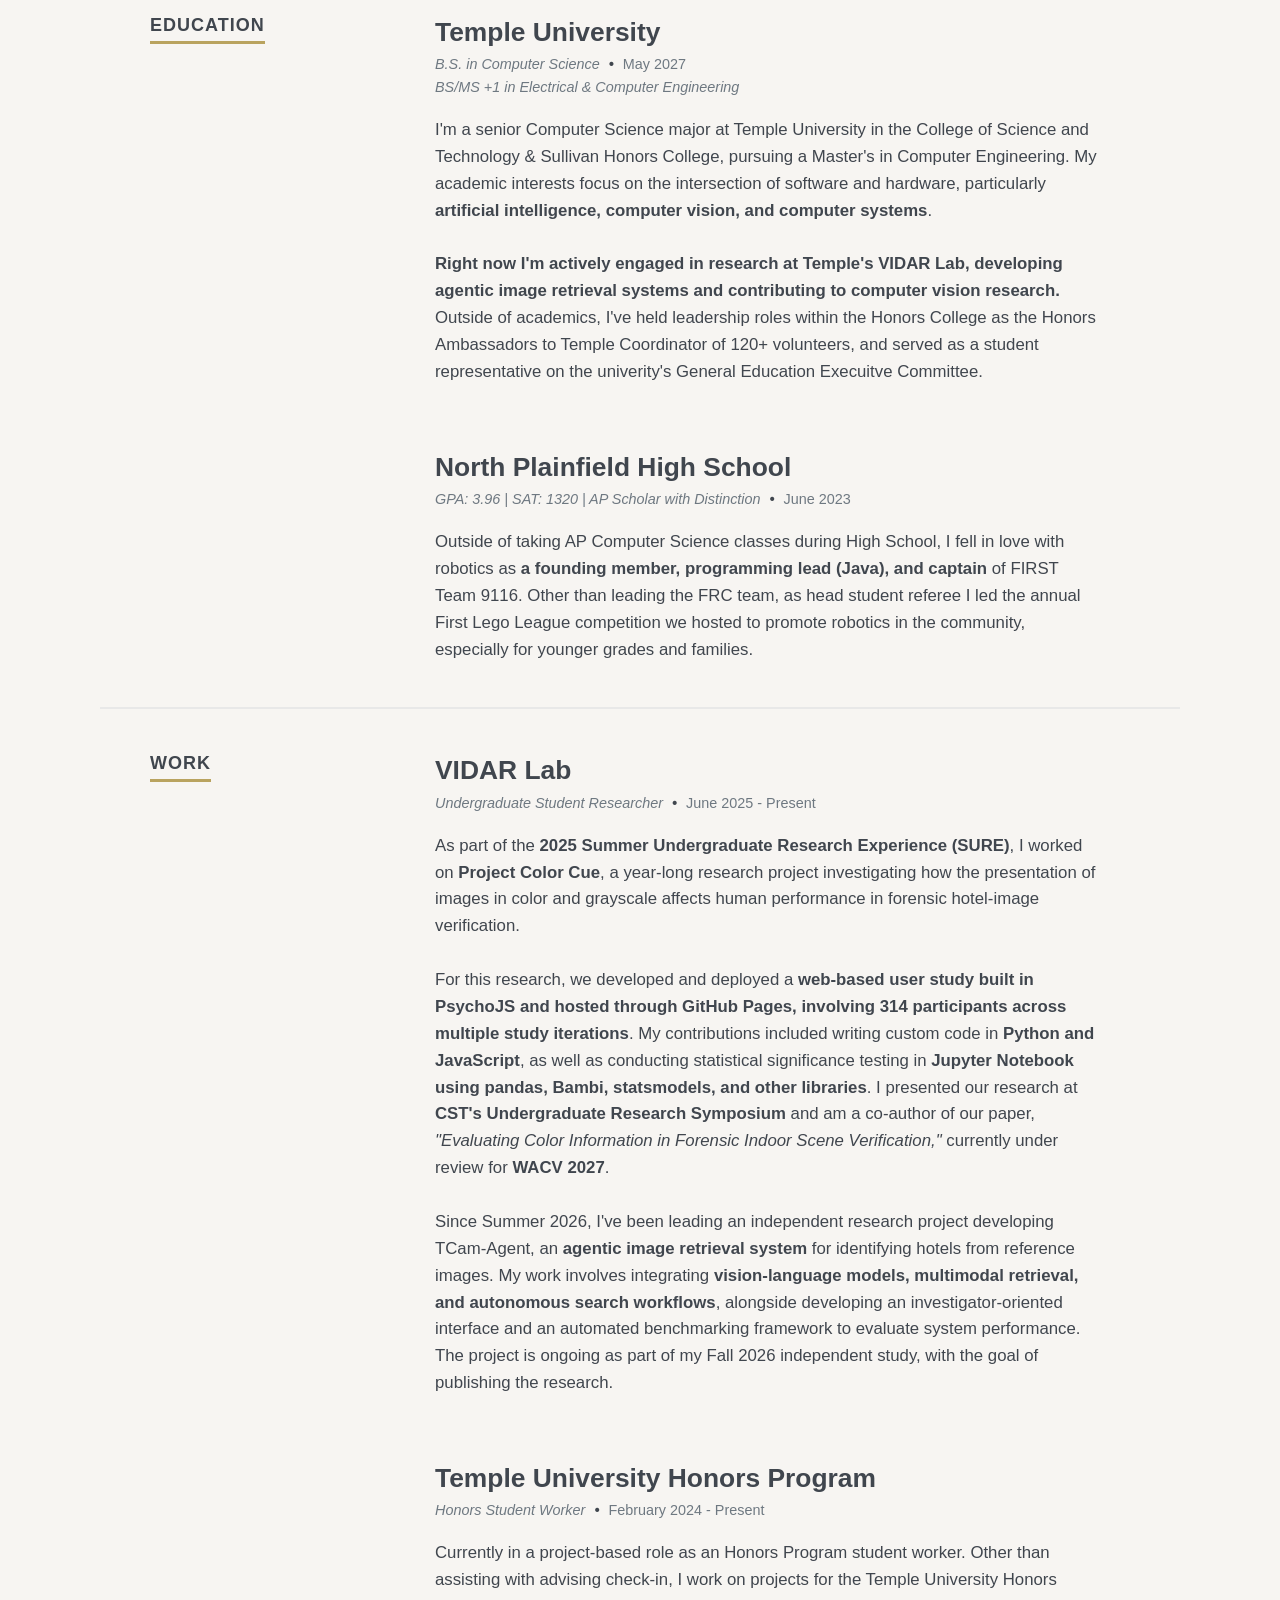
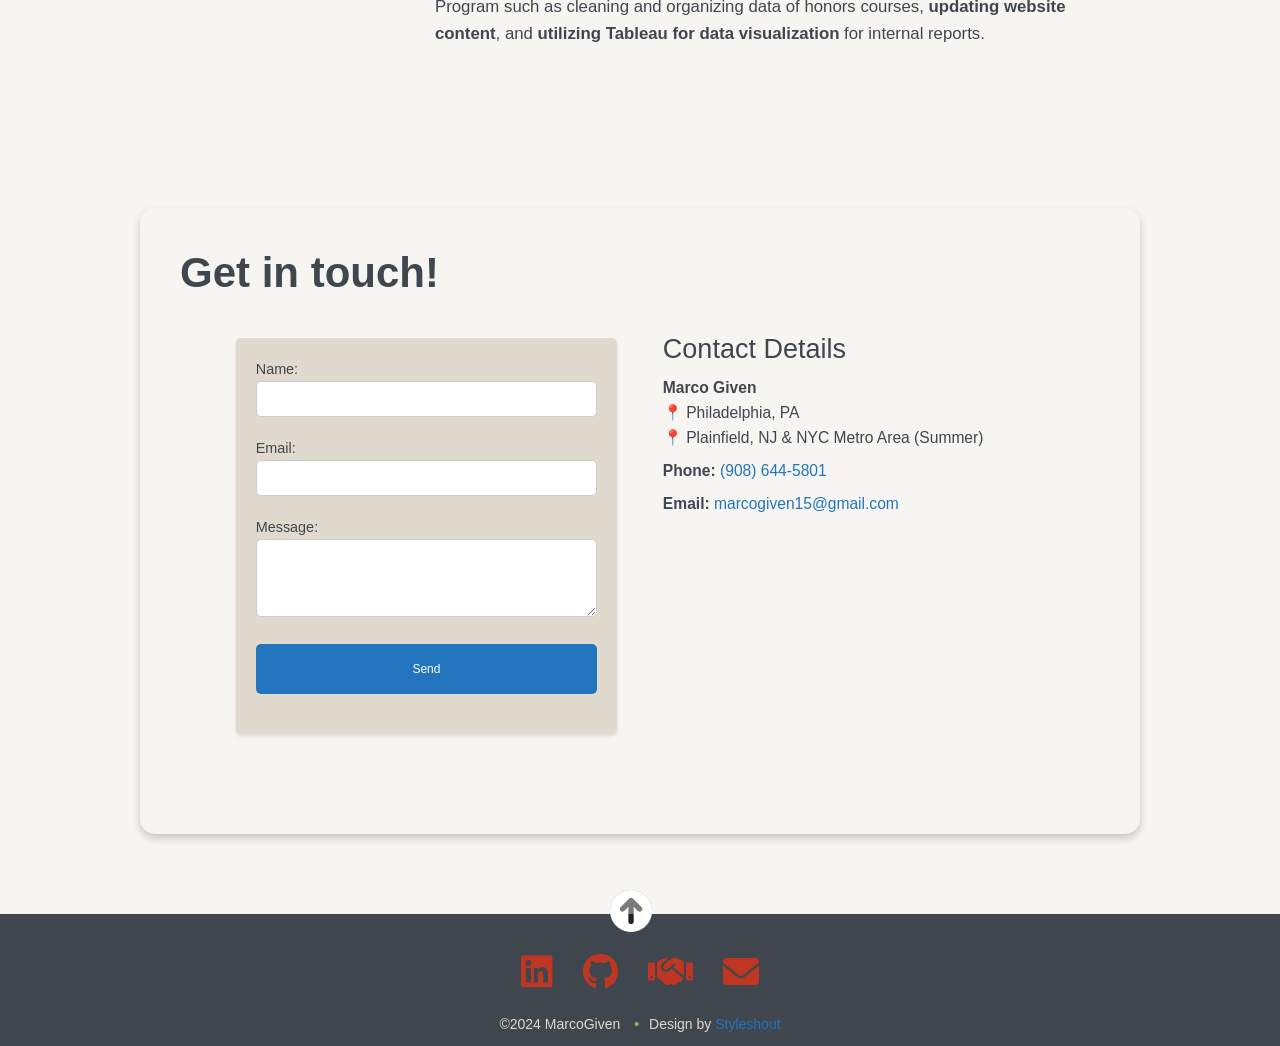
==== commit eb34b95e: "Updating research + school focus" ====
--- a/index.html
+++ b/index.html
@@ -35,7 +35,7 @@
             <div class="banner-text">
                 <h1 class="responsive-headline">Hello, I'm Marco Given.</h1>
                 <h3>I'm a dedicated computer science student, at <span>Temple University</span>.</h3>
-                <h3>Currently expanding my skills in <span>C, Java, Python, and web development.</span></h3>
+                <h3>Currently expanding my skills in <span>Python, web development, and agentic applications.</span></h3>
                 <hr />
                 <ul class="social">
                     <li><a href="https://www.linkedin.com/in/marco-given/" target="_blank"><i class="fab fa-linkedin"></i></a></li>
@@ -86,7 +86,7 @@
                     <h1>Check Out Some of My Work!</h1>
                     
                     <!-- Projects Wrapper -->
-                    <div id="projects-wrapper" class="bgrid-quarters s-bgrid-thirds cf">
+                    <div id="projects-wrapper">
                         <!-- START OF PROJECTS GRID-->
 
                         <div class="columns projects-item">
@@ -295,30 +295,47 @@
                         <h2 class="project-other"><span>Skills</span></h2>
                     </div>
                     <div class="nine columns main-col">
-                        <p>
-                            <span class="skill-tag">Java</span>
-                            <span class="skill-tag">C</span>
-                            <span class="skill-tag">Kotlin</span>
-                            <span class="skill-tag">Python</span>
-                            <span class="skill-tag">HTML/CSS</span>
-                            <span class="skill-tag">JavaScript</span>
-                            <span class="skill-tag">Git</span>
-                            <span class="skill-tag">GitHub</span>
-                            <span class="skill-tag">Psychopy</span>
-                            <span class="skill-tag">Jupyter Notebook</span>
-                            <span class="skill-tag">Tableau</span>
-                            <span class="skill-tag">Unity</span>
-                            <span class="skill-tag">Blender</span>
-                            <span class="skill-tag">Ultimaker Cura</span>
-                            
-                            <br>
-                            
-                            <span class="skill-tag">Web Development</span>
-                            <span class="skill-tag">Shell Scripting</span>
-                            <span class="skill-tag">Data Visualization</span>
-                            <span class="skill-tag">Game Development</span>
-                            <span class="skill-tag">Hardware Assembly</span>
-                        </p>
+                        <p class="skill-group-title">Programming Languages</p>
+                            <div class="skill-group">
+                                <span class="skill-tag">Python</span>
+                                <span class="skill-tag">Java</span>
+                                <span class="skill-tag">C</span>
+                                <span class="skill-tag">JavaScript</span>
+                                <span class="skill-tag">HTML/CSS</span>
+                                <span class="skill-tag">SQL</span>
+                                <span class="skill-tag">Shell Scripting</span>
+                                <span class="skill-tag">Kotlin</span>
+                            </div>
+
+                            <p class="skill-group-title">Frameworks & Tools</p>
+                            <div class="skill-group">
+                                <span class="skill-tag">FastAPI</span>
+                                <span class="skill-tag">SQLite</span>
+                                <span class="skill-tag">LangGraph</span>
+                                <span class="skill-tag">Gradio</span>
+                                <span class="skill-tag">Git/GitHub</span>
+                                <span class="skill-tag">Linux</span>
+                                <span class="skill-tag">Jupyter</span>
+                                <span class="skill-tag">Pandas</span>
+                                <span class="skill-tag">PsychoJS</span>
+                                <span class="skill-tag">Tableau</span>
+                                <span class="skill-tag">Unity</span>
+                                <span class="skill-tag">Blender</span>
+                                <span class="skill-tag">Ultimaker Cura</span>
+                            </div>
+
+                            <p class="skill-group-title">Technical Areas</p>
+                            <div class="skill-group">
+                                <span class="skill-tag">Computer Vision</span>
+                                <span class="skill-tag">AI Agents</span>
+                                <span class="skill-tag">Multimodal Retrieval</span>
+                                <span class="skill-tag">Web Development</span>
+                                <span class="skill-tag">Cybersecurity</span>
+                                <span class="skill-tag">Digital Forensics</span>
+                                <span class="skill-tag">Data Analysis</span>
+                                <span class="skill-tag">Game Development</span>
+                                <span class="skill-tag">Hardware Assembly</span>
+                            </div>
                     </div>
                 </div>
             
@@ -328,6 +345,16 @@
                     </div>
                     <div class="nine columns main-col">
                         <p>
+                            <strong>CyberSecurity and DIgital Forensics</strong> (Temple University, 10cr.)<br> 
+                            <span class="skill-tag">Network Forensics</span>
+                            <span class="skill-tag">Secure SDLC</span>
+                            <span class="skill-tag">Threat Modeling</span>
+                            <span class="skill-tag">Vulnerability Assessment</span>
+                            <span class="skill-tag">Static Code Analysis</span>
+                            <span class="skill-tag">Application Security</span>
+                            <span class="skill-tag">Kali Linux</span>
+                            <span class="skill-tag">Wireshark</span>
+                            <br><br>
                             <strong>Unity Essentials Pathway</strong> (Unity)<br> 
                             <span class="skill-tag">2D & 3d Design</span>
                             <span class="skill-tag">2D Assets</span>
@@ -375,8 +402,8 @@
             <div class="row item">
                 <div class="twelve columns">
                     <h3>Temple University</h3>
-                    <p class="info">B.S. in Computer Science <span>&bull;</span> <em class="date">May 2027</em></p>
-                    <p>I'm a junior Computer Science major at Temple University in the College of Science and Technology & Honors Program. I'm skilled in <span>Java and C</span> from coursework, and have self-taught understandings in <span>Python, HTML/CSS, JavaScript, and some C# in Unity</span>. I have experience in leadership as an Honors Ambassadors Coordinator, and Peer mentor. <br><span>Right now I'm actively engaged in university policy through the General Education Executive Committee, event organization, and technical projects in undergraduate research.</span>
+                    <p class="info">B.S. in Computer Science <span>&bull;</span> <em class="date">May 2027</em><br><i>BS/MS +1 in Electrical & Computer Engineering</i></p>
+                    <p>I'm a senior Computer Science major at Temple University in the College of Science and Technology & Sullivan Honors College, pursuing a Master's in Computer Engineering. My academic interests focus on the intersection of software and hardware, particularly <span>artificial intelligence, computer vision, and computer systems</span>. <br><br><span>Right now I'm actively engaged in research at Temple's VIDAR Lab, developing agentic image retrieval systems and contributing to computer vision research.</span> Outside of academics, I've held leadership roles within the Honors College as the Honors Ambassadors to Temple Coordinator of 120+ volunteers, and served as a student representative on the univerity's General Education Execuitve Committee.
                     </p>
                 </div>
             </div> <!-- item end-->
@@ -407,9 +434,11 @@
                     <h3>VIDAR Lab</h3>
                     <p class="info">Undergraduate Student Researcher <span>&bull;</span> <em class="date">June 2025 - Present</em></p>
                     <p>
-                        Full-time research position as a part of the <span>Summer Undergraduate Research Experience 2025 (SURE)</span> within Temple University's College of Science and Technology. I worked collaboratively on a project investigating optimization of human performance in image-matching tasks using a neural network-generated database. 
-                        <br>
-                        For this research, we developed and launched a <span>60-participant user study built in Psychopy and deployed through GitHub Pages</span>. My contributions consisted of tasks such as writing custom code in <span>Python and JavaScript,</span> as well as significance testing in <span>jupyter notebook with pandas, bambi, statsmodels, and other libraries.</span>
+                        As part of the <span>2025 Summer Undergraduate Research Experience (SURE)</span>, I worked on <span>Project Color Cue</span>, a year-long research project investigating how the presentation of images in color and grayscale affects human performance in forensic hotel-image verification.
+                        <br><br>
+                        For this research, we developed and deployed a <span>web-based user study built in PsychoJS and hosted through GitHub Pages, involving 314 participants across multiple study iterations</span>. My contributions included writing custom code in <span>Python and JavaScript</span>, as well as conducting statistical significance testing in <span>Jupyter Notebook using pandas, Bambi, statsmodels, and other libraries</span>. I presented our research at <span>CST's Undergraduate Research Symposium</span> and am a co-author of our paper, <i>"Evaluating Color Information in Forensic Indoor Scene Verification,"</i> currently under review for <span>WACV 2027</span>.
+                        <br><br>
+                        Since Summer 2026, I've been leading an independent research project developing TCam-Agent, an <span>agentic image retrieval system</span> for identifying hotels from reference images. My work involves integrating <span>vision-language models, multimodal retrieval, and autonomous search workflows</span>, alongside developing an investigator-oriented interface and an automated benchmarking framework to evaluate system performance. The project is ongoing as part of my Fall 2026 independent study, with the goal of publishing the research.
                     </p>
                 </div>
             </div> <!-- item end-->
--- a/css/layout.css
+++ b/css/layout.css
@@ -655,9 +655,10 @@
     padding-bottom: 6px;
 }
 #projects-wrapper {
-    display: flex;
-    flex-wrap: wrap;
-    gap: 20px; /* Reduced from default */
+    display: grid;
+    grid-template-columns: repeat(3, 250px);
+    column-gap: 75px;
+    row-gap: 20px;
     justify-content: center;
     padding: 20px 0;
 }
@@ -667,7 +668,43 @@
   margin-bottom: 0px;
 }
 
+#projects-wrapper .projects-item {
+    width: 100%;
+    min-width: 0;
+    max-width: none;
+    float: none;
+    clear: none;
+    padding: 0;
+    margin: 0;
+}
+
+#projects-wrapper .item-wrap img {
+    display: block;
+    width: 100%;
+    height: auto;
+}
+
 /* Skill Tags Styling */
+
+/* Skills category titles */
+.skill-group-title {
+    font-size: 1.2rem;
+    font-weight: 600;
+    text-transform: uppercase;
+    letter-spacing: 1px;
+    color: var(--text-grey);
+    margin: 0 0 8px;
+}
+
+/* Spacing between skill categories */
+.skill-group {
+    margin-bottom: 20px;
+}
+
+.skill-group:last-child {
+    margin-bottom: 0;
+}
+
 .skill-tag {
     display: inline-block;
     background-color: var(--text-grey);
@@ -761,13 +798,6 @@
   margin-bottom: 60px;
 }
 
-.projects-item {
-    flex: 1 1 calc(33.333% - 20px);
-    min-width: 280px; /* Reduced from 300px */
-    max-width: 300px; /* Added max-width constraint */
-    margin: 0;
-}
-
 .projects-item .item-wrap {
   background: #fff;
   overflow: hidden;
@@ -835,11 +865,14 @@
   padding: 18px;
 }
 .projects-item .projects-item-meta h5 {
-  font: var(--h4);
+  font-size: 1.25rem;
+  font-weight: bold;
+  line-height: 1.4;
   color: #fff;
 }
 .projects-item .projects-item-meta p {
-  font: var(--big);
+  font-size: 1.05rem;
+  line-height: 1.4;
   color: #c6c7c7;
   margin-bottom: 0;
 }
@@ -1034,6 +1067,22 @@
   background: #fff;
   background: rgba(255, 255, 255, 0.9);
   cursor: default;
+}
+
+@media (max-width: 850px) {
+    #projects-wrapper {
+        grid-template-columns: repeat(2, 240px);
+    }
+}
+
+@media (max-width: 600px) {
+    #projects-wrapper {
+        grid-template-columns: minmax(0, 240px);
+    }
+
+    #projects-wrapper .projects-item {
+        width: 100%;
+    }
 }
 
 /* ------------------------------------------------------------------ */
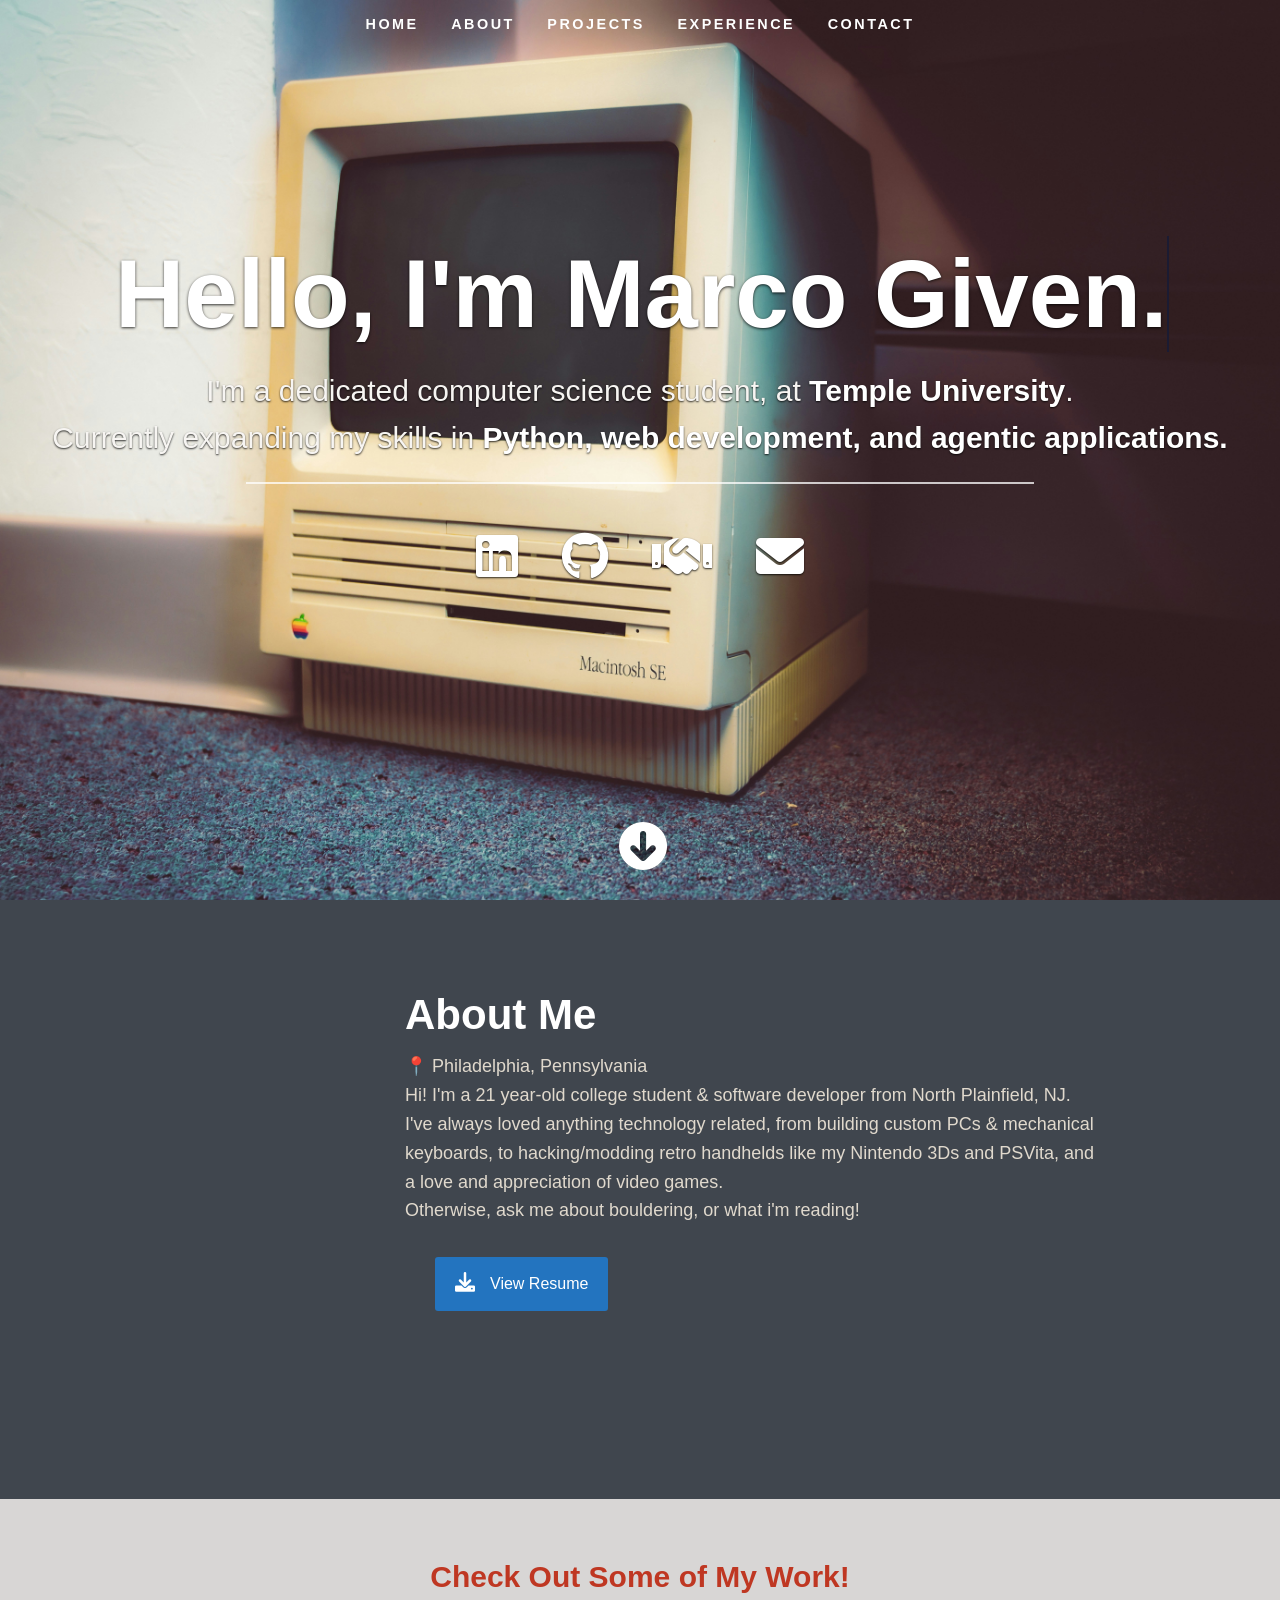
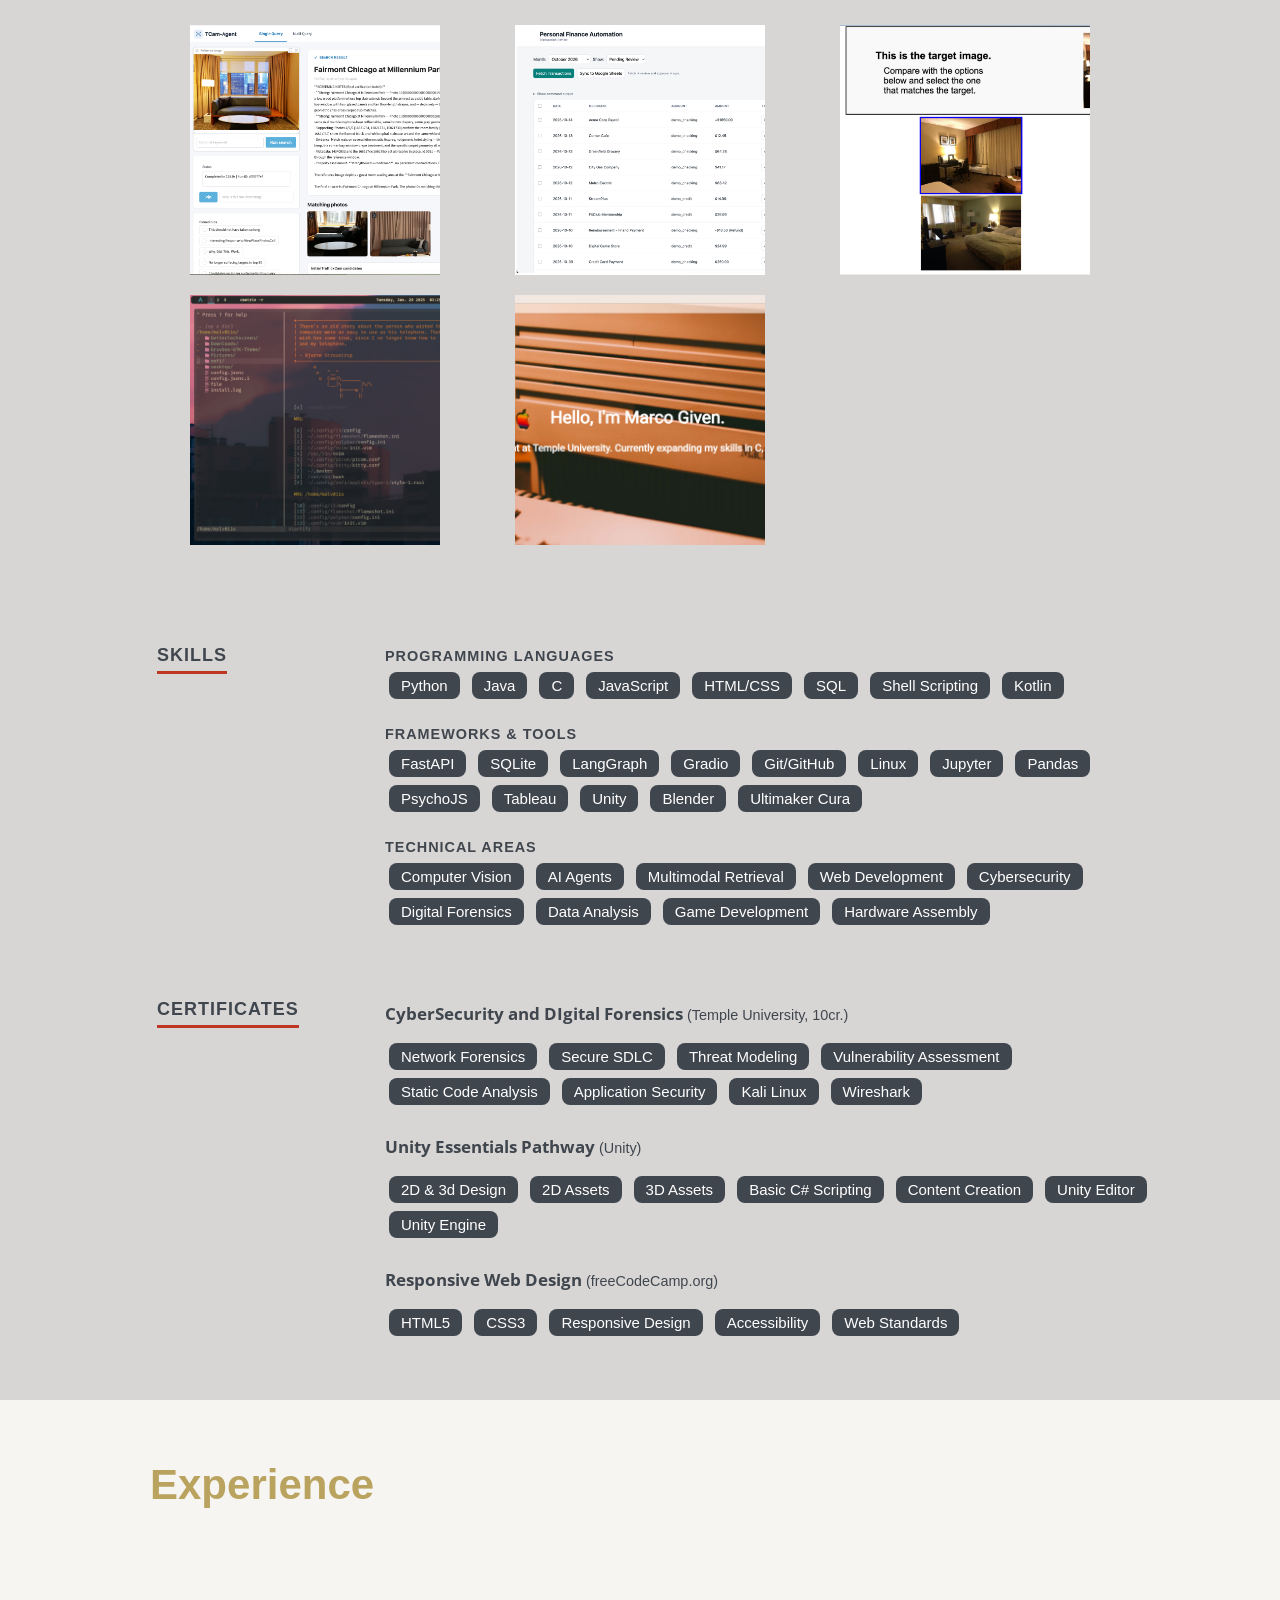
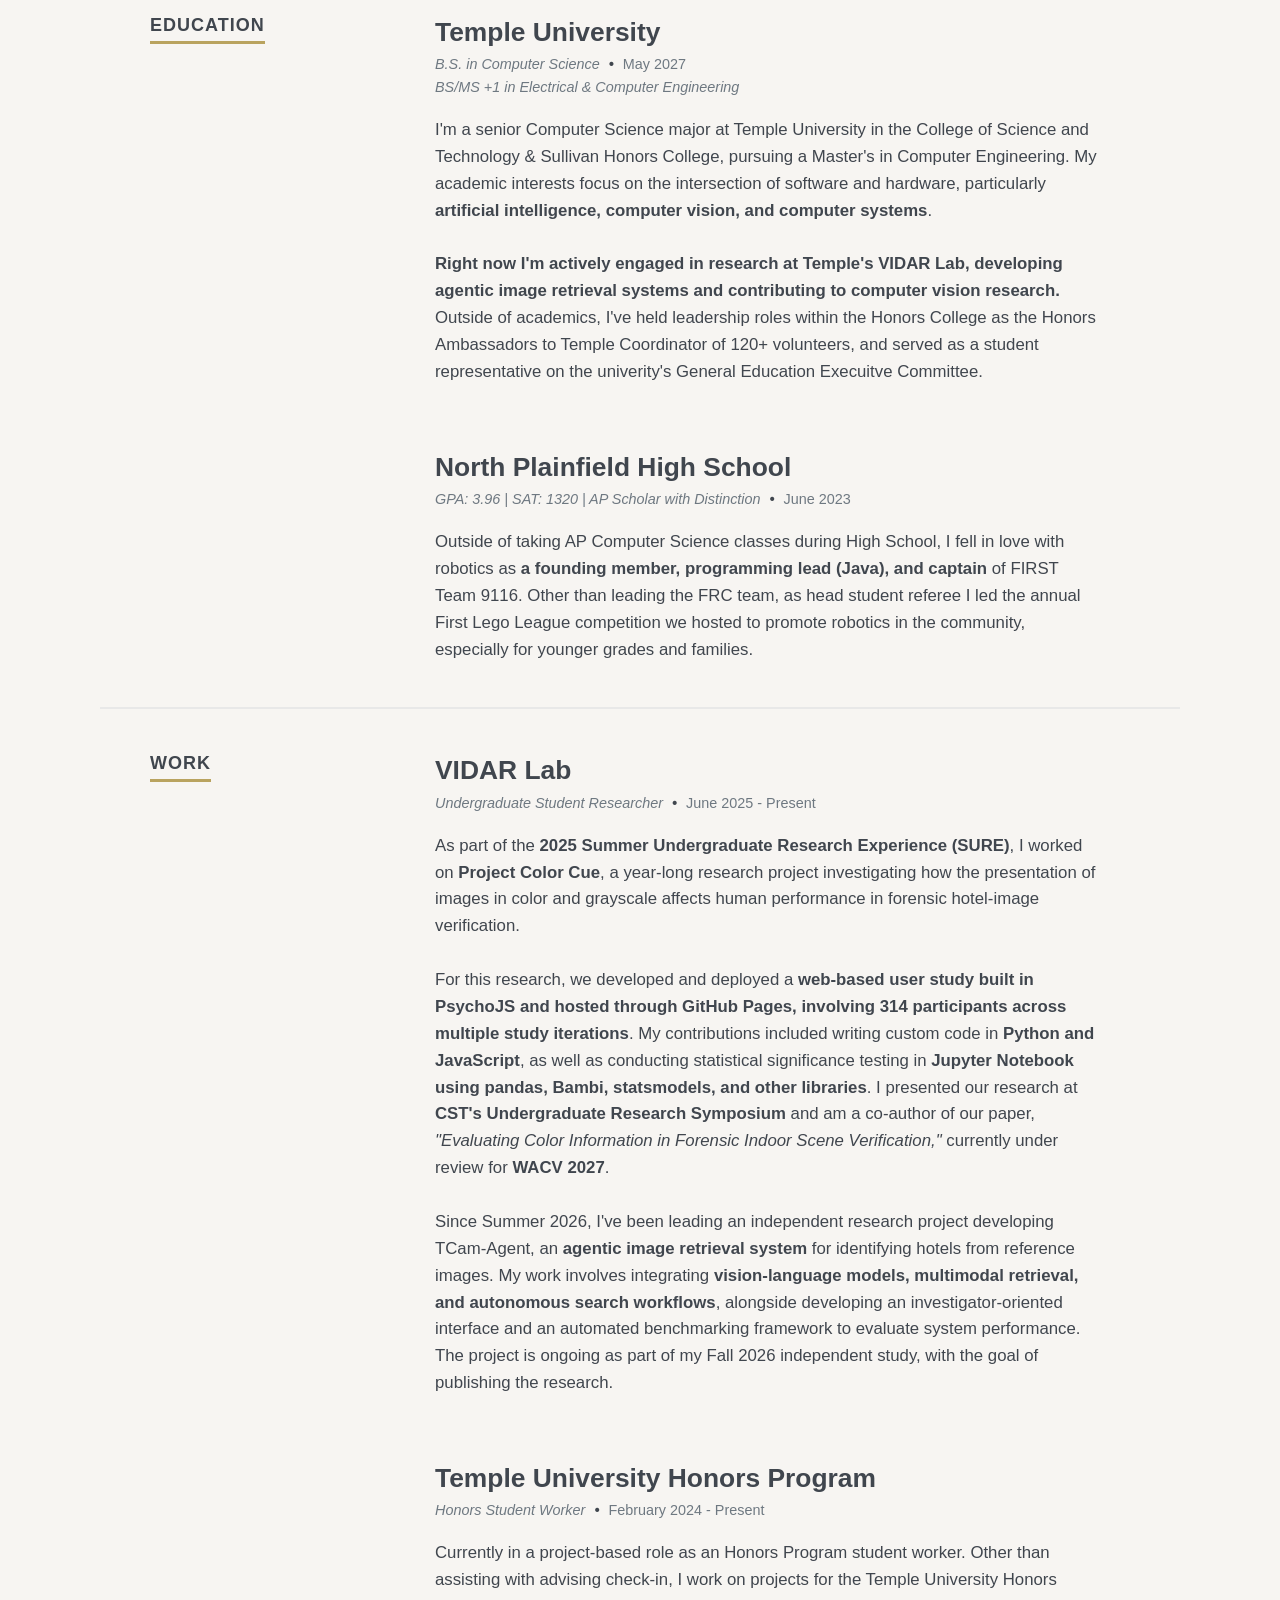
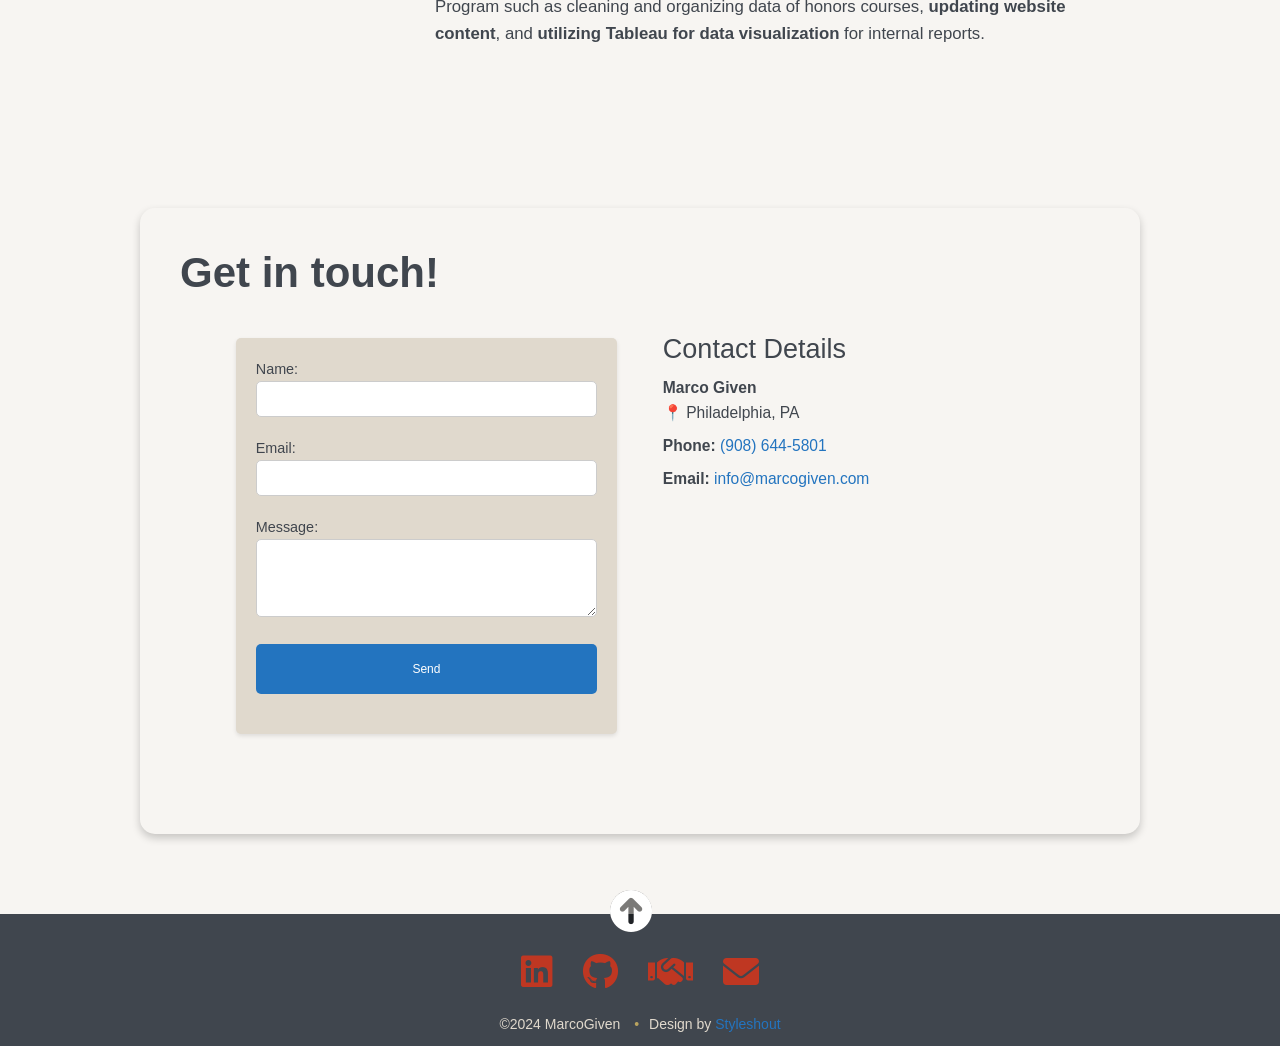
==== commit d3b1b426: "small changes" ====
--- a/index.html
+++ b/index.html
@@ -41,7 +41,7 @@
                     <li><a href="https://www.linkedin.com/in/marco-given/" target="_blank"><i class="fab fa-linkedin"></i></a></li>
                     <li><a href="https://github.com/MarcoGiven" target="_blank"><i class="fab fa-github"></i></a></li>
                     <li><a href="https://app.joinhandshake.com/profiles/49949845 " target="_blank"><i class="fa fa-handshake"></i></a></li>
-                    <li><a href="mailto:marcogiven15@gmail.com" target="_blank"><i class="fa fa-envelope"></i></a></li>
+                    <li><a href="mailto:info@marcogiven.com" target="_blank"><i class="fa fa-envelope"></i></a></li>
                 </ul>
             </div>
         </div>
@@ -466,7 +466,7 @@
                 <h2>Get in touch!</h2>
                 <div class="row">
                     <div class="six columns">
-                        <form action="mailto:marcogiven15@gmail.com" method="post" enctype="text/plain">
+                        <form action="mailto:info@marcogiven.com" method="post" enctype="text/plain">
                             <label for="name">Name:</label>
                             <input type="text" id="name" name="name" required>
                             <label for="email">Email:</label>
@@ -478,9 +478,9 @@
                     </div>
                     <div class="six columns">
                         <h3>Contact Details</h3>
-                        <p><span>Marco Given</span><br>📍 Philadelphia, PA<br>📍 Plainfield, NJ & NYC Metro Area (Summer)<br></p>
+                        <p><span>Marco Given</span><br>📍 Philadelphia, PA</p>
                         <p ><span>Phone:</span><a href="tel:9086445801" target="_blank"> (908) 644-5801</a> </p>
-                        <p><span>Email:</span><a href="mailto:marcogiven15@gmail.com" target="_blank"> marcogiven15@gmail.com</a></p> 
+                        <p><span>Email:</span><a href="mailto:info@marcogiven.com" target="_blank"> info@marcogiven.com</a></p> 
                     </div>
                 </div>
             </div>
@@ -493,7 +493,7 @@
                         <li><a href="https://www.linkedin.com/in/marco-given/" target="_blank"><i class="fab fa-linkedin"></i></a></li>
                         <li><a href="https://github.com/MarcoGiven" target="_blank"><i class="fab fa-github"></i></a></li>
                         <li><a href="https://app.joinhandshake.com/profiles/49949845" target="_blank"><i class="fa fa-handshake"></i></a></li>
-                        <li><a href="mailto:marcogiven15@gmail.com" target="_blank"><i class="fa fa-envelope"></i></a></li>
+                        <li><a href="mailto:info@marcogiven.com" target="_blank"><i class="fa fa-envelope"></i></a></li>
                         
                     </ul>
 
